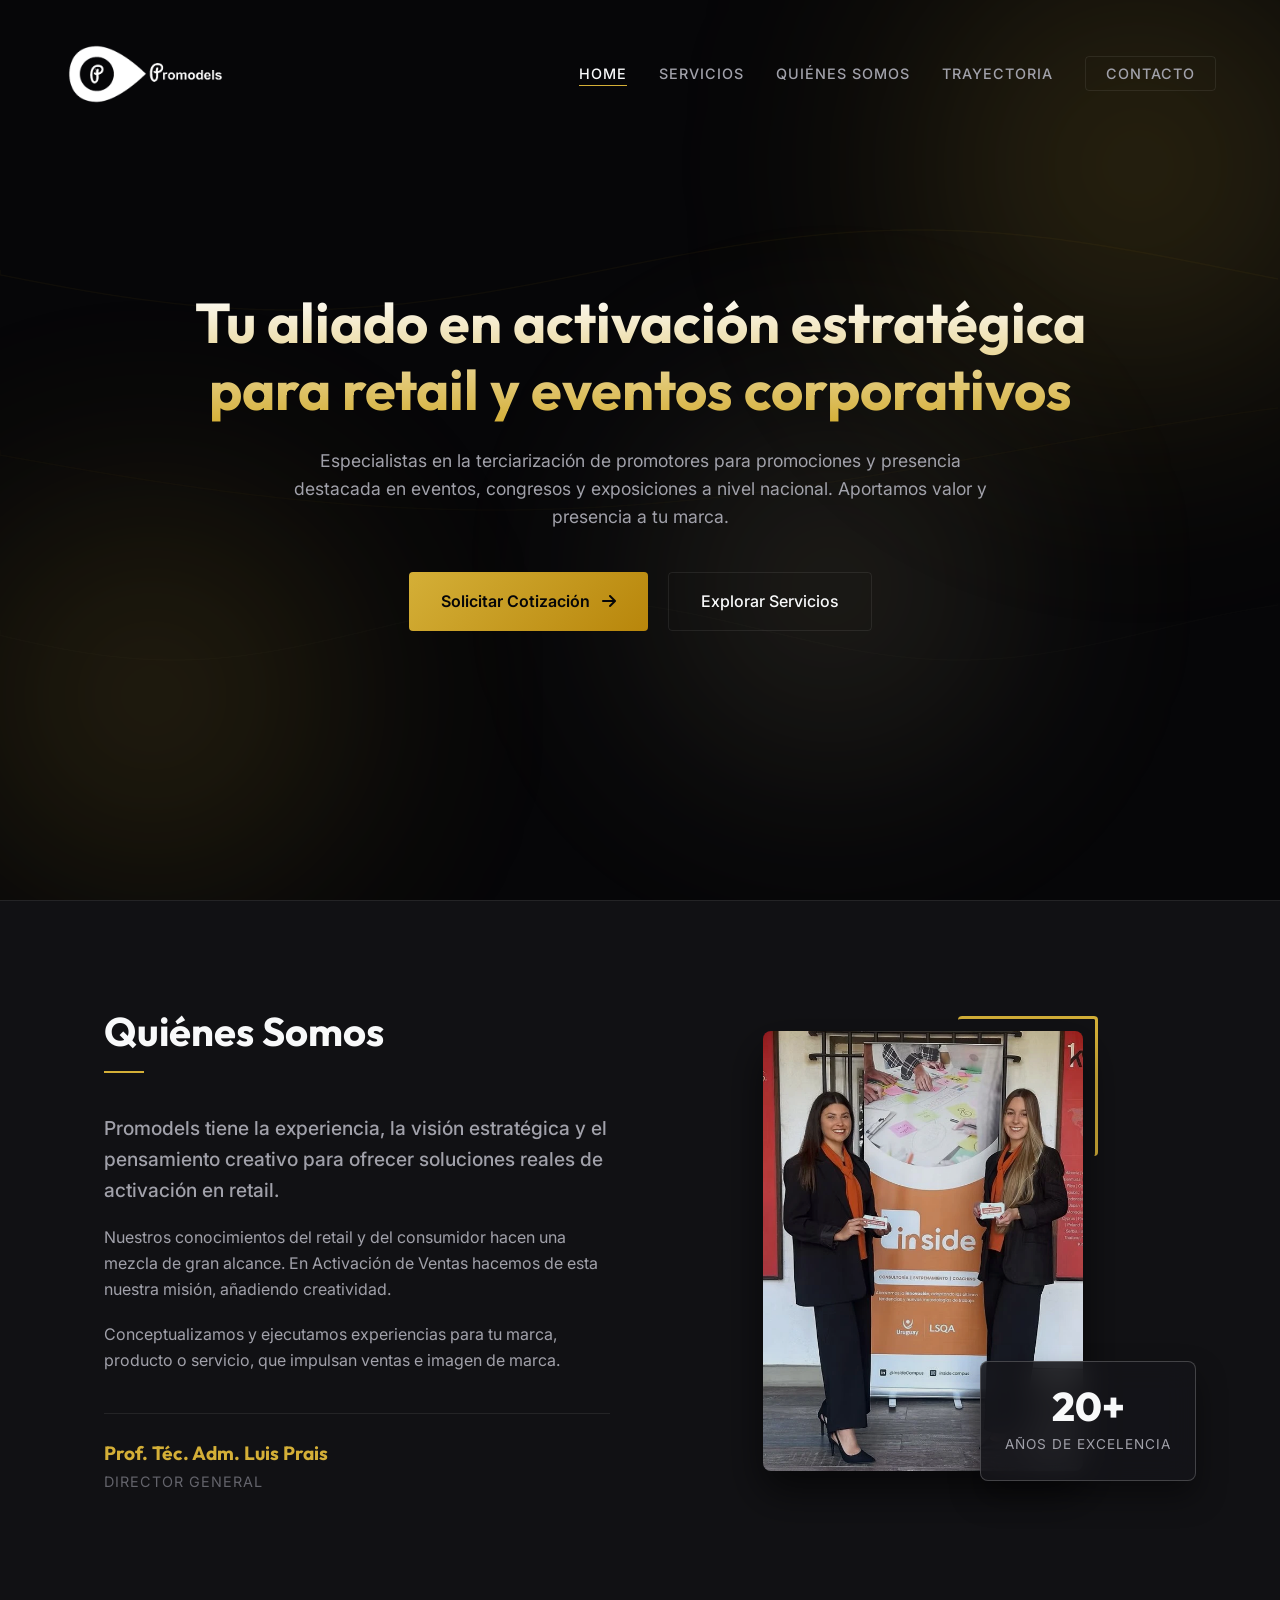
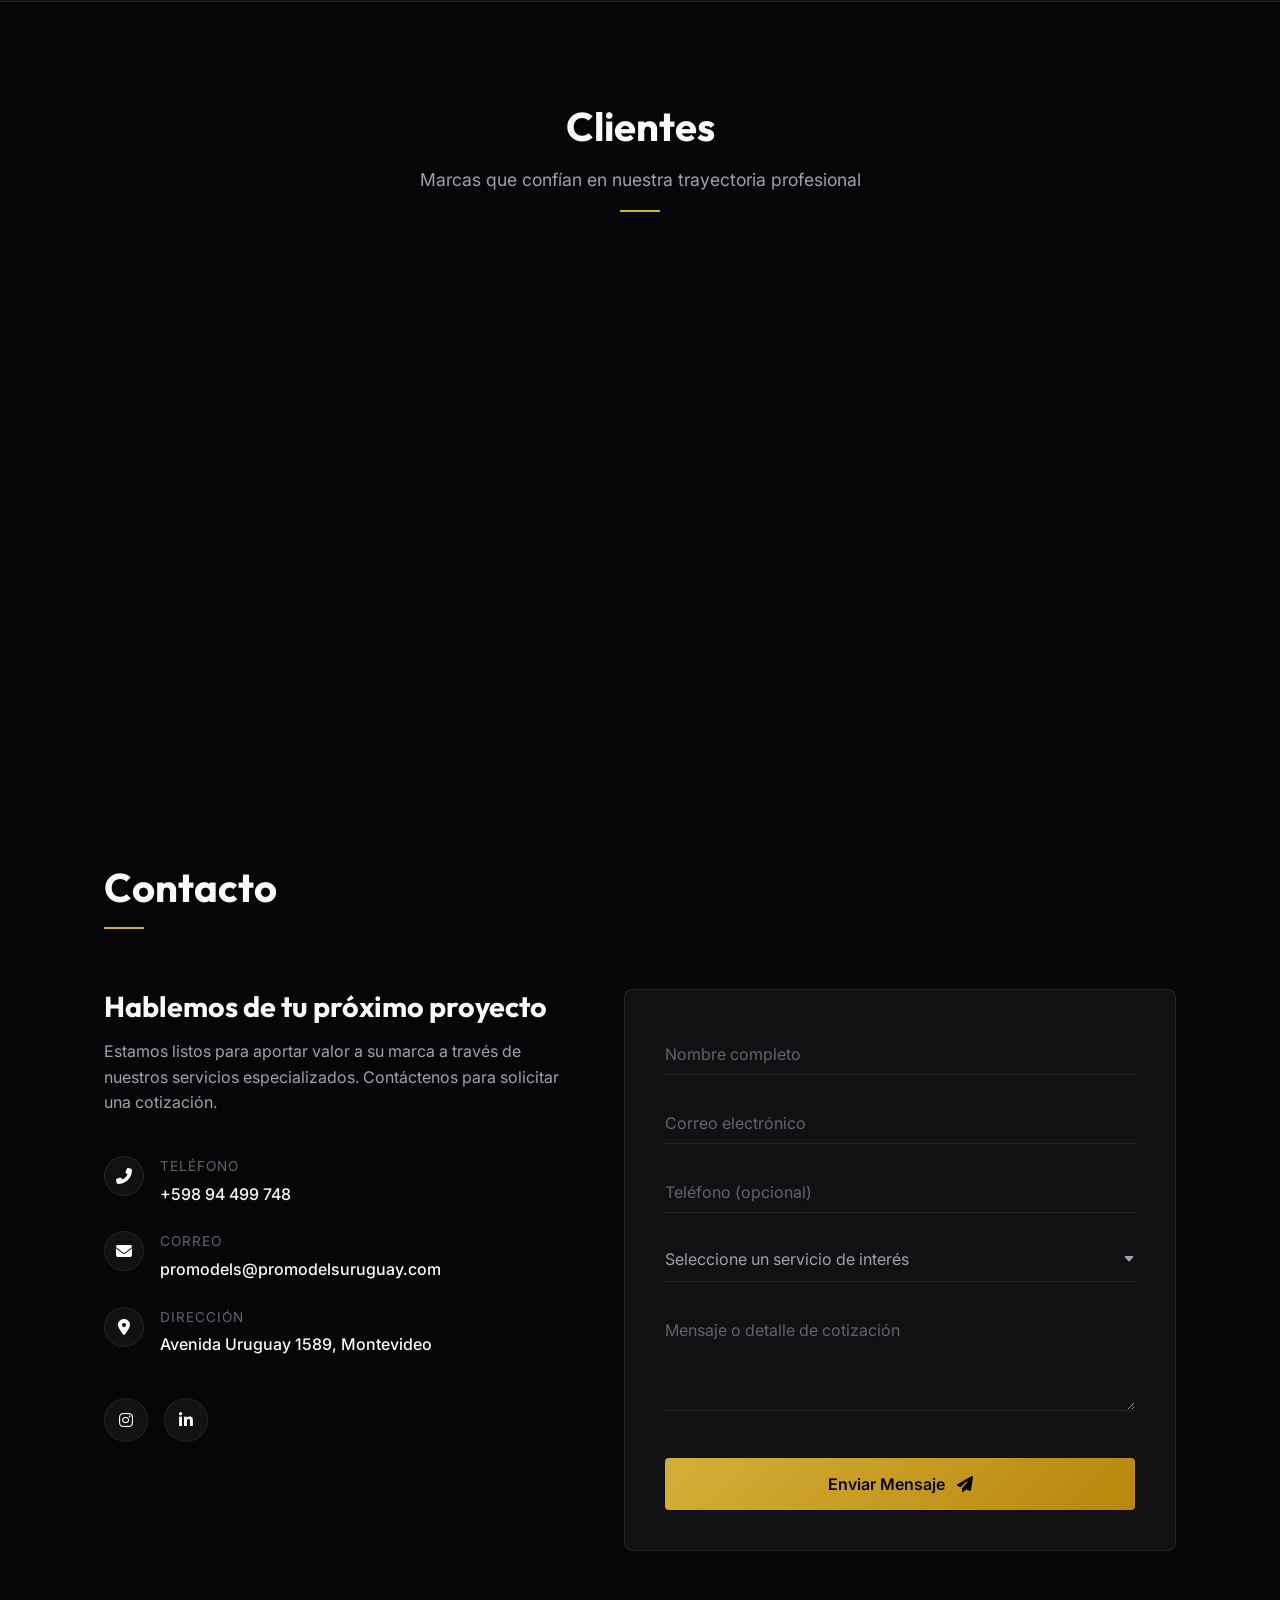
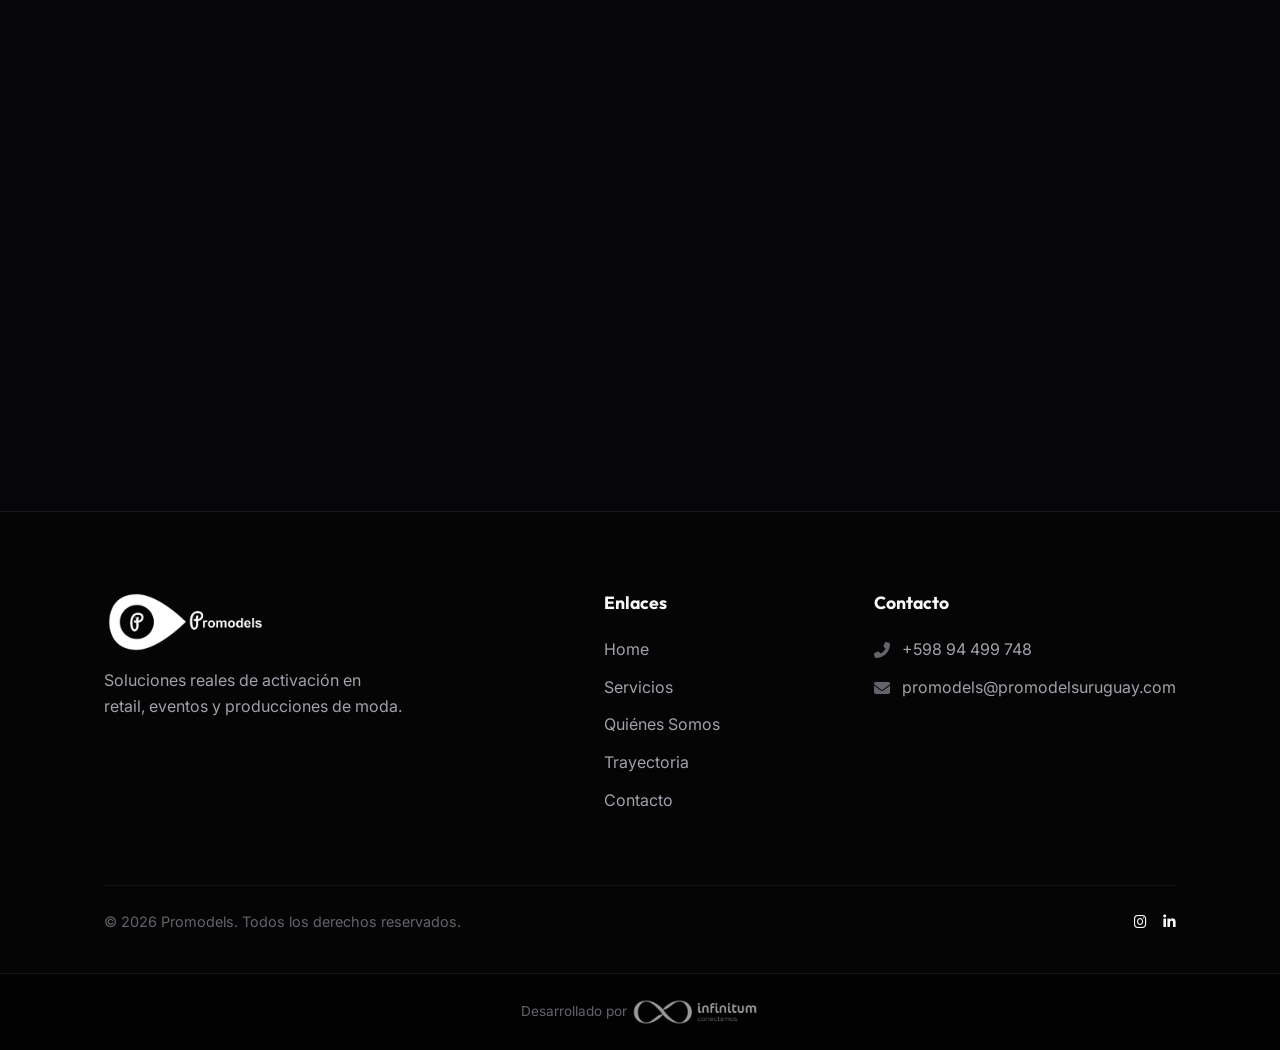
==== index.html @ 539cf0f1 "Eliminado servicio 'Curso de Modelo Profesional' y galeria de uniformes" ====
<!DOCTYPE html>
<html lang="es" class="scroll-smooth">
<head>
    <meta charset="UTF-8">
    <meta name="viewport" content="width=device-width, initial-scale=1.0">
    <title>Promodels | Activación en Retail y Producción Profesional</title>
    <meta name="description" content="Promodels ofrece servicios de terciarización de promotores, eventos, producciones de moda y media management en Uruguay.">
    <link rel="preconnect" href="https://fonts.googleapis.com">
    <link rel="preconnect" href="https://fonts.gstatic.com" crossorigin>
    <link href="https://fonts.googleapis.com/css2?family=Outfit:wght@300;400;500;700;800&family=Inter:wght@300;400;500;600&display=swap" rel="stylesheet">
    <link rel="stylesheet" href="https://cdnjs.cloudflare.com/ajax/libs/font-awesome/6.4.0/css/all.min.css">
    <link rel="stylesheet" href="./css/style.css">
    
    <!-- Favicon -->
    <link rel="icon" type="image/png" href="img/favicon.png">
</head>
<body>
    <!-- Background Canvas for Atmospheric Effects -->
    <canvas id="bg-canvas"></canvas>

    <!-- Navigation -->
    <nav class="navbar" id="navbar">
        <div class="container nav-content">
            <a href="#home" class="logo">
                <img src="./img/logo-promodels.png" alt="Promodels Logo" class="logo-img">
            </a>
            <ul class="nav-links">
                <li><a href="#home" class="nav-link active">Home</a></li>
                <li><a href="servicios.html" class="nav-link">Servicios</a></li>
                <li><a href="#nosotros" class="nav-link">Quiénes Somos</a></li>
                <li><a href="trayectoria.html" class="nav-link">Trayectoria</a></li>
                <li><a href="#contacto" class="nav-link button-outline">Contacto</a></li>
            </ul>
            <button class="mobile-menu-btn" aria-label="Menu">
                <i class="fas fa-bars"></i>
            </button>
        </div>
    </nav>

    <!-- Mobile Menu -->
    <div class="mobile-menu" id="mobile-menu">
        <div class="mobile-menu-content">
            <button class="close-menu-btn" aria-label="Cerrar"><i class="fas fa-times"></i></button>
            <ul class="mobile-nav-links">
                <li><a href="#home">Home</a></li>
                <li><a href="servicios.html">Servicios</a></li>
                <li><a href="#nosotros">Quiénes Somos</a></li>
                <li><a href="trayectoria.html">Trayectoria</a></li>
                <li><a href="#contacto">Contacto</a></li>
            </ul>
        </div>
    </div>

    <main>
        <!-- Hero Section -->
        <section id="home" class="hero section-padding">
            <div class="container hero-container">
                <div class="hero-content" data-aos="fade-up">
                    <h1 class="hero-title"> Tu aliado en activación estratégica para retail y eventos corporativos</h1>
                    <p class="hero-description">
                        Especialistas en la terciarización de promotores para promociones y presencia destacada en eventos, congresos y exposiciones a nivel nacional. Aportamos valor y presencia a tu marca.
                    </p>
                    <div class="hero-actions">
                        <a href="#contacto" class="btn btn-primary">
                            <span>Solicitar Cotización</span>
                            <i class="fas fa-arrow-right"></i>
                        </a>
                        <a href="servicios.html" class="btn btn-secondary">Explorar Servicios</a>
                    </div>
                </div>
            </div>
            
            <!-- Global Abstract Shapes for Background Glow -->
            <div class="background-glow-container">
                <div class="abstract-shape shape-1"></div>
                <div class="abstract-shape shape-2"></div>
                <div class="abstract-shape shape-3"></div>
            </div>
        </section>

        <!-- Quienes Somos Section -->
        <section id="nosotros" class="about section-padding">
            <div class="container">
                <div class="about-grid">
                    <div class="about-text">
                        <h2 class="section-title">Quiénes Somos</h2>
                        <div class="title-line"></div>
                        <div class="about-content-box">
                            <p class="lead-text">Promodels tiene la experiencia, la visión estratégica y el pensamiento creativo para ofrecer soluciones reales de activación en retail.</p>
                            <p>Nuestros conocimientos del retail y del consumidor hacen una mezcla de gran alcance. En Activación de Ventas hacemos de esta nuestra misión, añadiendo creatividad.</p>
                            <p>Conceptualizamos y ejecutamos experiencias para tu marca, producto o servicio, que impulsan ventas e imagen de marca.</p>
                            
                            <div class="signature">
                                <span class="sig-name">Prof. Téc. Adm. Luis Prais</span>
                                <span class="sig-title">Director General</span>
                            </div>
                        </div>
                    </div>
                    
                    <!-- Abstract representation of the brand since no images are allowed -->
                    <div class="about-visual">
                        <div class="about-image-wrapper">
                            <img src="img/nosotros.webp" alt="Equipo Promodels" class="about-image">
                            <div class="image-border"></div>
                        </div>
                        <div class="glass-card-accent">
                            <div class="stat-number">20+</div>
                            <div class="stat-text">Años de Excelencia</div>
                        </div>
                    </div>
                </div>
            </div>
        </section>

        <!-- Clientes Section -->
        <section class="clients section-padding">
            <div class="container">
                <div class="section-header center">
                    <h2 class="section-title">Clientes</h2>
                    <p class="section-subtitle">Marcas que confían en nuestra trayectoria profesional</p>
                    <div class="title-line center-line"></div>
                </div>
                
                <!-- Typographic client representation (No images allowed) -->
                <div class="clients-typographic-grid">
                    <div class="client-name">Lenovo</div>
                    <div class="client-name">BIC</div>
                    <div class="client-name">Antel</div>
                    <div class="client-name">Claro</div>
                    <div class="client-name">Decathlon</div>
                    <div class="client-name">El Dorado</div>
                    <div class="client-name">Umbro</div>
                    <div class="client-name">Brother</div>
                    <div class="client-name">Dazzler</div>
                    <div class="client-name">Global Blue</div>
                    <div class="client-name">Mapfre</div>
                </div>
            </div>
        </section>

        <!-- Contacto Section -->
        <section id="contacto" class="contact section-padding">
            <div class="container">
                <div class="section-header">
                    <h2 class="section-title">Contacto</h2>
                    <div class="title-line"></div>
                </div>

                <div class="contact-grid">
                    <!-- Contact Info -->
                    <div class="contact-info">
                        <h3 class="contact-subtitle">Hablemos de tu próximo proyecto</h3>
                        <p class="contact-desc">Estamos listos para aportar valor a su marca a través de nuestros servicios especializados. Contáctenos para solicitar una cotización.</p>
                        
                        <div class="info-items">
                            <div class="info-item">
                                <div class="info-icon"><i class="fas fa-phone-alt"></i></div>
                                <div class="info-text">
                                    <span>Teléfono</span>
                                    <a href="tel:+59894499748">+598 94 499 748</a>
                                </div>
                            </div>
                            
                            <div class="info-item">
                                <div class="info-icon"><i class="fas fa-envelope"></i></div>
                                <div class="info-text">
                                    <span>Correo</span>
                                    <a href="mailto:promodels@promodelsuruguay.com">promodels@promodelsuruguay.com</a>
                                </div>
                            </div>
                            
                            <div class="info-item">
                                <div class="info-icon"><i class="fas fa-map-marker-alt"></i></div>
                                <div class="info-text">
                                    <span>Dirección</span>
                                    <address>Avenida Uruguay 1589, Montevideo</address>
                                </div>
                            </div>
                        </div>

                        <div class="social-links">
                            <a href="https://www.instagram.com/agencia_promodels_uy" target="_blank" rel="noopener noreferrer" class="social-link" aria-label="Instagram">
                                <i class="fab fa-instagram"></i>
                            </a>
                            <a href="https://www.linkedin.com/in/luisprais/" target="_blank" rel="noopener noreferrer" class="social-link" aria-label="LinkedIn">
                                <i class="fab fa-linkedin-in"></i>
                            </a>
                        </div>
                    </div>

                    <!-- Contact Form -->
                    <div class="contact-form-container">
                        <form class="contact-form" id="contactForm">
                            <div class="form-group">
                                <input type="text" id="name" required placeholder=" ">
                                <label for="name">Nombre completo</label>
                            </div>
                            
                            <div class="form-group">
                                <input type="email" id="email" required placeholder=" ">
                                <label for="email">Correo electrónico</label>
                            </div>
                            
                            <div class="form-group">
                                <input type="tel" id="phone" placeholder=" ">
                                <label for="phone">Teléfono (opcional)</label>
                            </div>
                            
                            <div class="form-group">
                                <select id="service" required>
                                    <option value="" disabled selected>Seleccione un servicio de interés</option>
                                    <option value="promotores">Terciarización de Promotores</option>
                                    <option value="eventos">Eventos</option>
                                    <option value="moda">Producciones de Moda</option>
                                    <option value="media">Media & Community Management</option>
                                    <option value="otro">Otro / Consulta General</option>
                                </select>
                            </div>
                            
                            <div class="form-group">
                                <textarea id="message" rows="4" required placeholder=" "></textarea>
                                <label for="message">Mensaje o detalle de cotización</label>
                            </div>
                            
                            <button type="submit" class="btn btn-primary btn-block">
                                <span>Enviar Mensaje</span>
                                <i class="fas fa-paper-plane"></i>
                            </button>
                        </form>
                    </div>
                </div>
                
                <!-- Map -->
                <div class="map-container">
                    <iframe src="https://www.google.com/maps/embed?pb=!1m18!1m12!1m3!1d3272.227448247065!2d-56.179375!3d-34.9007412!2m3!1f0!2f0!3f0!3m2!1i1024!2i768!4f13.1!3m3!1m2!1s0x959f81d13264b9dd%3A0xe54d6af24fe46816!2sAv.%20Uruguay%201589%2C%2011200%20Montevideo%2C%20Departamento%20de%20Montevideo%2C%20Uruguay!5e0!3m2!1sen!2sus!4v1710920000000!5m2!1sen!2sus" width="100%" height="400" style="border:0;" allowfullscreen="" loading="lazy" referrerpolicy="no-referrer-when-downgrade"></iframe>
                </div>
            </div>
        </section>
    </main>

    <footer class="footer">
        <div class="container">
            <div class="footer-content">
                <div class="footer-brand">
                    <a href="#home" class="logo">
                        <img src="./img/logo-promodels.png" alt="Promodels Logo" class="logo-img">
                    </a>
                    <p class="footer-desc">Soluciones reales de activación en retail, eventos y producciones de moda.</p>
                </div>
                
                <div class="footer-links-group">
                    <h4>Enlaces</h4>
                    <ul>
                        <li><a href="#home">Home</a></li>
                        <li><a href="servicios.html">Servicios</a></li>
                        <li><a href="#nosotros">Quiénes Somos</a></li>
                        <li><a href="trayectoria.html">Trayectoria</a></li>
                        <li><a href="#contacto">Contacto</a></li>
                    </ul>
                </div>
                
                <div class="footer-contact">
                    <h4>Contacto</h4>
                    <p><i class="fas fa-phone-alt"></i> +598 94 499 748</p>
                    <p><i class="fas fa-envelope"></i> promodels@promodelsuruguay.com</p>
                </div>
            </div>
            
            <div class="footer-bottom">
                <p>&copy; 2026 Promodels. Todos los derechos reservados.</p>
                <div class="social-links small">
                    <a href="https://www.instagram.com/agencia_promodels_uy" target="_blank" rel="noopener noreferrer"><i class="fab fa-instagram"></i></a>
                    <a href="https://www.linkedin.com/in/luisprais/" target="_blank" rel="noopener noreferrer"><i class="fab fa-linkedin-in"></i></a>
                </div>
            </div>
        </div>
    </footer>

    <div class="developer-credit">
        Desarrollado por <a href="https://www.infinitum.uy/" target="_blank" rel="noopener noreferrer">
            <img src="./img/Marca Infinitum-12.png" alt="Infinitum Logo" class="developer-logo">
        </a>
    </div>

    <script src="./js/main.js"></script>
</body>
</html>
---- css/style.css ----
:root {
    /* Color Palette - Dark & Gold Sober */
    --bg-main: #060608;
    --bg-surface: #111114;
    --bg-surface-hover: #18181c;
    --bg-card: rgba(17, 17, 20, 0.75);
    
    --text-primary: #f8f9fa;
    --text-secondary: #a1a1aa;
    --text-muted: #63636b;
    
    --accent-gold: #d4af37;
    --accent-gold-light: #f3e5ab;
    --accent-gold-glow: rgba(212, 175, 55, 0.15);
    
    --accent-light: #f8f9fa;
    --accent-muted: #3f3f46;
    
    --border-color: rgba(255, 255, 255, 0.08);
    --border-hover: rgba(255, 255, 255, 0.2);
    
    --font-heading: 'Outfit', sans-serif;
    --font-body: 'Inter', sans-serif;
    
    --transition-fast: 0.2s ease;
    --transition-normal: 0.3s cubic-bezier(0.4, 0, 0.2, 1);
    --transition-slow: 0.6s cubic-bezier(0.4, 0, 0.2, 1);
}

* {
    margin: 0;
    padding: 0;
    box-sizing: border-box;
}

html {
    scroll-behavior: smooth;
    font-size: 16px;
}

body {
    font-family: var(--font-body);
    background-color: var(--bg-main);
    color: var(--text-primary);
    line-height: 1.6;
    overflow-x: hidden;
    -webkit-font-smoothing: antialiased;
}

/* Typography */
h1, h2, h3, h4, .logo {
    font-family: var(--font-heading);
    font-weight: 700;
    line-height: 1.2;
}

a {
    color: var(--text-primary);
    text-decoration: none;
    transition: var(--transition-normal);
}

ul {
    list-style: none;
}

/* Container */
.container {
    max-width: 1200px;
    margin: 0 auto;
    padding: 0 5%;
}

.section-padding {
    padding: 100px 0;
}

/* Canvas Background */
#bg-canvas {
    position: fixed;
    top: 0;
    left: 0;
    width: 100vw;
    height: 100vh;
    z-index: -1;
    opacity: 0.6;
    pointer-events: none;
}

/* Navbar */
.navbar {
    position: fixed;
    top: 0;
    width: 100%;
    z-index: 100;
    background: transparent;
    transition: var(--transition-normal);
    padding: 24px 0;
}

.navbar.scrolled {
    background: rgba(10, 10, 12, 0.85);
    backdrop-filter: blur(12px);
    -webkit-backdrop-filter: blur(12px);
    border-bottom: 1px solid var(--border-color);
    padding: 16px 0;
}

.nav-content {
    display: flex;
    justify-content: space-between;
    align-items: center;
    height: 100px;
    transition: var(--transition-normal);
}

.navbar .container {
    max-width: 1600px;
}

.navbar.scrolled .nav-content {
    height: 80px;
}

.logo {
    font-size: 1.8rem;
    letter-spacing: 2px;
    display: flex;
    align-items: center;
    justify-content: flex-start;
    margin-left: -20px; /* Slight push even more to the left */
}

.logo-img {
    height: 60px;
    width: auto;
    display: block;
    transition: var(--transition-normal);
}

.logo:hover .logo-img {
    transform: scale(1.02);
}

@media (max-width: 900px) {
    .navbar {
        padding: 12px 0;
    }
    
    .nav-content {
        height: 70px;
    }

    .logo-img {
        height: 45px;
    }
}

.nav-links {
    display: flex;
    gap: 32px;
    list-style: none;
    justify-content: flex-end; /* Align links to the right */
}

.nav-link {
    font-size: 0.9rem;
    font-weight: 500;
    text-transform: uppercase;
    letter-spacing: 1px;
    color: var(--text-secondary);
    position: relative;
}

.nav-link:hover, .nav-link.active {
    color: var(--text-primary);
}

.nav-link:not(.button-outline)::after {
    content: '';
    position: absolute;
    bottom: -4px;
    left: 0;
    width: 0;
    height: 1px;
    background-color: var(--accent-gold);
    transition: var(--transition-normal);
}

.nav-link:not(.button-outline):hover::after,
.nav-link.active:not(.button-outline)::after {
    width: 100%;
}

.button-outline {
    border: 1px solid var(--border-color);
    padding: 8px 20px;
    border-radius: 4px;
}

.button-outline:hover {
    border-color: var(--accent-light);
    background: rgba(255, 255, 255, 0.05);
}

.mobile-menu-btn {
    display: none;
    background: none;
    border: none;
    color: var(--text-primary);
    font-size: 1.5rem;
    cursor: pointer;
    justify-self: end;
}

/* Mobile Menu */
.mobile-menu {
    position: fixed;
    top: 0;
    left: 0;
    width: 100%;
    height: 100%;
    background: rgba(6, 6, 8, 0.95);
    backdrop-filter: blur(10px);
    z-index: 2000;
    display: flex;
    justify-content: flex-end; /* Align to the right */
    opacity: 0;
    visibility: hidden;
    transition: var(--transition-normal);
}

.mobile-menu.open {
    opacity: 1;
    visibility: visible;
}

.mobile-menu-content {
    background: var(--bg-surface);
    width: 300px; /* Sidebar width */
    height: 100%;
    padding: 100px 40px;
    display: flex;
    flex-direction: column;
    gap: 32px;
    transform: translateX(100%); /* Start off-screen to the right */
    transition: transform 0.4s cubic-bezier(0.16, 1, 0.3, 1);
    border-left: 1px solid var(--border-color);
}

.mobile-menu.open .mobile-menu-content {
    transform: translateX(0);
}

.close-menu-btn {
    position: absolute;
    top: 40px;
    right: 40px;
    background: none;
    border: none;
    color: var(--text-primary);
    font-size: 2rem;
    cursor: pointer;
}

.mobile-nav-links {
    list-style: none;
    display: flex;
    flex-direction: column;
    gap: 24px;
}

.mobile-nav-links a {
    font-family: var(--font-heading);
    font-size: 1.5rem;
    font-weight: 700;
    color: var(--text-primary);
    transition: var(--transition-fast);
}

/* Button Styles */
.btn {
    display: inline-flex;
    align-items: center;
    justify-content: center;
    gap: 12px;
    font-family: var(--font-body);
    font-weight: 500;
    font-size: 1rem;
    padding: 16px 32px;
    border-radius: 4px;
    cursor: pointer;
    transition: var(--transition-normal);
    border: none;
    outline: none;
}

.btn-primary {
    background: linear-gradient(135deg, var(--accent-gold) 0%, #b8860b 100%);
    color: var(--bg-main);
    font-weight: 600;
}

.btn-primary:hover {
    background: linear-gradient(135deg, var(--accent-gold-light) 0%, var(--accent-gold) 100%);
    transform: translateY(-2px);
    box-shadow: 0 10px 25px rgba(0,0,0,0.6), 0 0 15px var(--accent-gold-glow);
}

.btn-secondary {
    background-color: transparent;
    border: 1px solid var(--border-color);
    color: var(--text-primary);
}

.btn-secondary:hover {
    border-color: var(--accent-light);
    background-color: rgba(255, 255, 255, 0.05);
    transform: translateY(-2px);
}

/* Section Shared */
.section-header {
    margin-bottom: 60px;
}

.section-header.center {
    text-align: center;
}

.section-title {
    font-size: 2.5rem;
    margin-bottom: 16px;
    color: var(--text-primary);
}

.section-subtitle {
    color: var(--text-secondary);
    font-size: 1.1rem;
}

.title-line {
    height: 2px;
    width: 40px;
    background-color: var(--accent-gold);
}

.title-line.center-line {
    margin: 16px auto 0;
}

/* Hero Section */
.hero {
    min-height: 100vh;
    display: flex;
    align-items: center;
    position: relative;
    padding-top: 120px;
    overflow: hidden;
}

.hero-container {
    position: relative;
    z-index: 2;
    display: flex;
    justify-content: center;
    align-items: center;
    text-align: center;
}

.hero-content {
    max-width: 900px;
}

.subtitle-tag {
    display: inline-block;
    padding: 6px 12px;
    background: rgba(255, 255, 255, 0.05);
    border: 1px solid var(--border-color);
    border-radius: 20px;
    font-size: 0.8rem;
    text-transform: uppercase;
    letter-spacing: 2px;
    color: var(--text-secondary);
    margin-bottom: 24px;
}

.hero-title {
    font-size: 3.5rem;
    margin-bottom: 24px;
    background: linear-gradient(180deg, #ffffff 0%, #d4af37 100%);
    -webkit-background-clip: text;
    background-clip: text;
    -webkit-text-fill-color: transparent;
}

.hero-description {
    font-size: 1.1rem;
    color: var(--text-secondary);
    margin: 0 auto 40px;
    max-width: 700px;
}

.hero-actions {
    display: flex;
    gap: 20px;
    flex-wrap: wrap;
    justify-content: center;
}

.hero-visual {
    position: relative;
    height: 100%;
}

.background-glow-container {
    position: fixed;
    top: 0;
    left: 0;
    width: 100vw;
    height: 100vh;
    z-index: -2;
    pointer-events: none;
    overflow: hidden;
}

.abstract-shape {
    position: absolute;
    border-radius: 50%;
    filter: blur(120px);
    opacity: 0.7;
    will-change: transform;
}

.shape-1 {
    width: 600px;
    height: 600px;
    background: radial-gradient(circle, rgba(212, 175, 55, 0.4) 0%, transparent 80%);
    top: -15%;
    right: -10%;
}

.shape-2 {
    width: 500px;
    height: 500px;
    background: radial-gradient(circle, rgba(212, 175, 55, 0.3) 0%, transparent 80%);
    bottom: -5%;
    left: -10%;
    animation-delay: -5s;
}

.shape-3 {
    width: 450px;
    height: 450px;
    background: radial-gradient(circle, rgba(243, 229, 171, 0.25) 0%, transparent 80%);
    top: 40%;
    left: 45%;
    animation-duration: 15s;
}

@keyframes float {
    0% { transform: translate(0, 0) scale(1); }
    100% { transform: translate(30px, -30px) scale(1.1); }
}

/* Services */
.services-grid {
    display: grid;
    grid-template-columns: 1fr;
    gap: 24px;
    margin-bottom: 60px;
}

.service-card {
    background: var(--bg-surface);
    border: 1px solid var(--border-color);
    border-radius: 4px;
    transition: var(--transition-normal);
    position: relative;
    overflow: hidden;
    display: flex;
    min-height: 270px;
}

.service-card::after {
    content: '';
    position: absolute;
    inset: 0;
    border: 2px solid transparent;
    transition: var(--transition-normal);
    pointer-events: none;
    z-index: 2;
}

.service-card:hover::after {
    border-color: var(--accent-gold);
}

/* Left side: service info */
.service-info {
    flex: 1;
    display: flex;
    align-items: flex-start;
    gap: 30px;
    padding: 40px;
}

.service-icon {
    font-size: 2.2rem;
    color: var(--accent-gold);
    background: rgba(255, 255, 255, 0.03);
    width: 70px;
    height: 70px;
    display: flex;
    align-items: center;
    justify-content: center;
    border-radius: 4px;
    border: 1px solid var(--border-color);
    transition: var(--transition-normal);
    flex-shrink: 0;
}

.service-card:hover .service-icon {
    background: var(--accent-gold);
    color: var(--bg-main);
}

.service-content {
    flex-grow: 1;
}

.service-title {
    font-size: 1.5rem;
    margin-bottom: 16px;
    font-family: var(--font-heading);
    color: var(--text-primary);
    letter-spacing: 1px;
}

.service-desc {
    color: var(--text-secondary);
    font-size: 1rem;
    line-height: 1.7;
    margin-bottom: 0;
}

/* Right side: carousel */
.service-carousel {
    width: 340px;
    flex-shrink: 0;
    position: relative;
    overflow: hidden;
    background: var(--bg-main);
    border-left: 1px solid var(--border-color);
    display: flex;
    flex-direction: column;
}

.carousel-track {
    flex: 1;
    position: relative;
    overflow: hidden;
}

.carousel-track img.carousel-slide {
    position: absolute;
    inset: 0;
    width: 100%;
    height: 100%;
    object-fit: contain;
    opacity: 0;
    pointer-events: none;
    transition: opacity 0.6s ease-in-out;
}

.carousel-track img.carousel-slide.active-slide {
    opacity: 1;
    pointer-events: auto;
    z-index: 1;
}

.carousel-nav {
    display: flex;
    align-items: center;
    justify-content: center;
    gap: 16px;
    padding: 10px;
    background: rgba(6, 6, 8, 0.9);
    border-top: 1px solid var(--border-color);
}

.carousel-btn {
    background: none;
    border: 1px solid var(--border-color);
    color: var(--text-primary);
    width: 34px;
    height: 34px;
    border-radius: 50%;
    display: flex;
    align-items: center;
    justify-content: center;
    cursor: pointer;
    transition: var(--transition-fast);
    font-size: 0.8rem;
}

.carousel-btn:hover {
    background: var(--accent-gold);
    color: var(--bg-main);
    border-color: var(--accent-gold);
}

.carousel-counter {
    font-family: var(--font-heading);
    font-size: 0.85rem;
    color: var(--text-muted);
    letter-spacing: 2px;
    min-width: 60px;
    text-align: center;
}

.carousel-placeholder {
    display: flex;
    flex-direction: column;
    align-items: center;
    justify-content: center;
    height: 100%;
    color: var(--text-muted);
    gap: 12px;
}

.carousel-placeholder i {
    font-size: 2.5rem;
    opacity: 0.3;
}

.carousel-placeholder span {
    font-size: 0.85rem;
    text-transform: uppercase;
    letter-spacing: 2px;
    opacity: 0.5;
}

/* Services Responsive */
@media (max-width: 900px) {
    .service-card {
        flex-direction: column;
        min-height: auto;
    }
    
    .service-carousel {
        width: 100%;
        height: 280px;
        border-left: none;
        border-top: 1px solid var(--border-color);
    }
    
    .service-info {
        padding: 30px;
    }
}

@media (max-width: 600px) {
    .service-info {
        flex-direction: column;
        gap: 20px;
        padding: 25px;
    }
}



.uniforms-highlight {
    background: linear-gradient(135deg, rgba(30, 30, 36, 0.8) 0%, rgba(20, 20, 23, 0.8) 100%);
    border: 1px solid var(--border-hover);
    border-radius: 8px;
    padding: 40px;
    display: flex;
    align-items: center;
    justify-content: center;
    text-align: center;
    position: relative;
    overflow: hidden;
}

.uniforms-highlight::after {
    content: '';
    position: absolute;
    top: 0;
    left: -100%;
    width: 50%;
    height: 100%;
    background: linear-gradient(90deg, transparent, rgba(255, 255, 255, 0.03), transparent);
    transform: skewX(-20deg);
    animation: shine 6s infinite;
}

@keyframes shine {
    0% { left: -100%; }
    20% { left: 200%; }
    100% { left: 200%; }
}

.highlight-content {
    max-width: 1100px;
}

.highlight-icon {
    font-size: 2.5rem;
    color: var(--accent-light);
    margin-bottom: 20px;
}

.highlight-content p {
    font-size: 1.1rem;
    color: var(--text-secondary);
}

.highlight-content strong {
    color: var(--text-primary);
    font-weight: 500;
    display: block;
    margin-bottom: 8px;
}

/* 3D Interactive Carousel Section */
.carousel-3d-section {
    background: var(--bg-main);
    overflow: hidden;
    perspective: 1500px;
}

.container-carousel {
    display: flex;
    flex-direction: column;
    align-items: center;
}

.carousel-stage {
    position: relative;
    width: 100%;
    height: 600px;
    display: flex;
    justify-content: center;
    align-items: center;
    margin: 40px 0;
    transform-style: preserve-3d;
}

.carousel-3d-container {
    position: absolute;
    width: 280px;
    height: 400px;
    transform-style: preserve-3d;
    transition: transform 0.1s ease-out; /* Smooth but responsive to JS */
    display: flex;
    justify-content: center;
    align-items: center;
}

.carousel-item-3d {
    position: absolute;
    width: 280px;
    height: 400px;
    border-radius: 12px;
    overflow: hidden;
    box-shadow: 0 15px 35px rgba(0,0,0,0.8);
    border: 1px solid var(--border-color);
    backface-visibility: hidden;
    cursor: pointer;
    transition: var(--transition-normal);
    background: var(--bg-surface);
}

.carousel-item-3d img {
    width: 100%;
    height: 100%;
    object-fit: contain;
    filter: brightness(0.8) contrast(1.1);
    transition: var(--transition-normal);
}

.carousel-item-3d:hover {
    border-color: var(--accent-gold);
}

.carousel-item-3d:hover img {
    filter: brightness(1.1) contrast(1.1);
}

.carousel-controls {
    text-align: center;
    margin-top: 20px;
}

.carousel-hint {
    color: var(--text-muted);
    font-size: 0.9rem;
    text-transform: uppercase;
    letter-spacing: 2px;
    background: rgba(255, 255, 255, 0.03);
    padding: 10px 20px;
    border-radius: 30px;
    border: 1px solid var(--border-color);
}

.carousel-hint i {
    margin-right: 8px;
    color: var(--accent-gold);
}

/* Responsive adjustments for 3D stage */
@media (max-width: 768px) {
    .carousel-stage {
        height: 500px;
    }
    
    .carousel-3d-container, .carousel-item-3d {
        width: 200px;
        height: 300px;
    }
}

@media (max-width: 480px) {
    .carousel-stage {
        height: 400px;
    }
    
    .carousel-3d-container, .carousel-item-3d {
        width: 160px;
        height: 240px;
    }
}

/* End 3D Carousel Styles */

/* About Section */

.about {
    background: var(--bg-surface);
    border-top: 1px solid var(--border-color);
    border-bottom: 1px solid var(--border-color);
}

.about-grid {
    display: grid;
    grid-template-columns: 1fr 1fr;
    gap: 60px;
    align-items: center;
}

.about-content-box {
    margin-top: 40px;
}

.lead-text {
    font-size: 1.2rem;
    font-weight: 500;
    color: var(--text-primary);
    margin-bottom: 24px;
}

.about-content-box p {
    color: var(--text-secondary);
    margin-bottom: 20px;
}

.signature {
    margin-top: 40px;
    padding-top: 24px;
    border-top: 1px solid var(--border-color);
}

.sig-name {
    display: block;
    font-family: var(--font-heading);
    font-size: 1.2rem;
    font-weight: 700;
    color: var(--accent-gold);
}

.sig-title {
    font-size: 0.9rem;
    color: var(--text-muted);
    text-transform: uppercase;
    letter-spacing: 1px;
}

.about-visual {
    position: relative;
    height: 500px;
    display: flex;
    justify-content: center;
    align-items: center;
}

.about-image-wrapper {
    position: relative;
    width: 320px;
    height: 440px;
    z-index: 1;
}

.about-image {
    width: 100%;
    height: 100%;
    object-fit: cover;
    border-radius: 8px;
    box-shadow: 0 20px 40px rgba(0, 0, 0, 0.6);
    filter: brightness(0.9);
    transition: var(--transition-slow);
}

.image-border {
    position: absolute;
    top: -15px;
    right: -15px;
    width: 140px;
    height: 140px;
    border-top: 3px solid var(--accent-gold);
    border-right: 3px solid var(--accent-gold);
    border-radius: 4px;
    z-index: -1;
    transition: var(--transition-slow);
}

.about-visual:hover .about-image {
    filter: brightness(1.1);
    transform: translateY(-10px) scale(1.02);
}

.about-visual:hover .image-border {
    transform: translate(10px, -10px);
}

.about-image-wrapper {
    position: relative;
    width: 320px;
    height: 440px;
    z-index: 1;
    animation: float-image 4s ease-in-out infinite alternate;
}

@keyframes float-image {
    0% { transform: translateY(0); }
    100% { transform: translateY(-15px); }
}

.glass-card-accent {
    position: absolute;
    bottom: 20px;
    right: -20px;
    background: rgba(20, 20, 25, 0.85);
    backdrop-filter: blur(15px);
    border: 1px solid var(--border-hover);
    padding: 24px;
    border-radius: 8px;
    text-align: center;
    z-index: 2;
    box-shadow: 0 15px 30px rgba(0, 0, 0, 0.4);
}

.stat-number {
    font-family: var(--font-heading);
    font-size: 2.5rem;
    font-weight: 800;
    color: var(--accent-light);
    line-height: 1;
}

.stat-text {
    font-size: 0.85rem;
    color: var(--text-secondary);
    text-transform: uppercase;
    letter-spacing: 1px;
    margin-top: 8px;
}

/* Clientes */
.clients-typographic-grid {
    display: grid;
    grid-template-columns: repeat(auto-fit, minmax(180px, 1fr));
    gap: 30px;
    margin-top: 40px;
}

.client-name {
    padding: 40px 20px;
    background: var(--bg-surface);
    border: 1px solid var(--border-color);
    text-align: center;
    font-family: var(--font-heading);
    font-size: 1.1rem;
    font-weight: 600;
    color: var(--text-muted);
    letter-spacing: 2px;
    text-transform: uppercase;
    border-radius: 4px;
    transition: var(--transition-normal);
    cursor: default;
}

.client-name:hover {
    color: var(--text-primary);
    border-color: var(--border-hover);
    background: rgba(255, 255, 255, 0.03);
    transform: translateY(-3px);
}

/* Contacto */
.contact-grid {
    display: grid;
    grid-template-columns: 1fr 1.2fr;
    gap: 60px;
    margin-bottom: 60px;
}

.contact-subtitle {
    font-size: 1.8rem;
    margin-bottom: 16px;
}

.contact-desc {
    color: var(--text-secondary);
    margin-bottom: 40px;
}

.info-items {
    display: flex;
    flex-direction: column;
    gap: 24px;
    margin-bottom: 40px;
}

.info-item {
    display: flex;
    align-items: flex-start;
    gap: 16px;
}

.info-icon {
    width: 40px;
    height: 40px;
    background: var(--bg-surface);
    border: 1px solid var(--border-color);
    border-radius: 50%;
    display: flex;
    align-items: center;
    justify-content: center;
    color: var(--accent-light);
    flex-shrink: 0;
}

.info-text span {
    display: block;
    font-size: 0.85rem;
    color: var(--text-muted);
    text-transform: uppercase;
    letter-spacing: 1px;
    margin-bottom: 4px;
}

.info-text a, .info-text address {
    color: var(--text-primary);
    font-style: normal;
    font-weight: 500;
}

.info-text a:hover {
    color: var(--text-secondary);
}

.social-links {
    display: flex;
    gap: 16px;
}

.social-link {
    width: 44px;
    height: 44px;
    background: var(--bg-surface);
    border: 1px solid var(--border-color);
    border-radius: 50%;
    display: flex;
    align-items: center;
    justify-content: center;
    color: var(--text-primary);
    transition: var(--transition-normal);
}

.social-link:hover {
    background: var(--accent-light);
    color: var(--bg-main);
    transform: translateY(-3px);
}

/* Form */
.contact-form-container {
    background: var(--bg-surface);
    border: 1px solid var(--border-color);
    padding: 40px;
    border-radius: 8px;
}

.form-group {
    position: relative;
    margin-bottom: 24px;
}

.form-group input, 
.form-group textarea,
.form-group select {
    width: 100%;
    background: transparent;
    border: none;
    border-bottom: 1px solid var(--border-color);
    padding: 12px 0;
    color: var(--text-primary);
    font-family: var(--font-body);
    font-size: 1rem;
    transition: var(--transition-fast);
    outline: none;
}

.form-group select {
    color: var(--text-secondary);
    appearance: none;
    -webkit-appearance: none;
    background: url('data:image/svg+xml;utf8,<svg xmlns="http://www.w3.org/2000/svg" width="12" height="12" fill="%23a1a1aa" viewBox="0 0 16 16"><path d="M7.247 11.14 2.451 5.658C1.885 5.013 2.345 4 3.204 4h9.592a1 1 0 0 1 .753 1.659l-4.796 5.48a1 1 0 0 1-1.506 0z"/></svg>') no-repeat right center;
    cursor: pointer;
}

.form-group select option {
    background-color: var(--bg-surface);
    color: var(--text-primary);
}

.form-group select:focus {
    color: var(--text-primary);
}

.form-group label {
    position: absolute;
    top: 12px;
    left: 0;
    color: var(--text-muted);
    font-size: 1rem;
    transition: var(--transition-fast);
    pointer-events: none;
}

.form-group input:focus, 
.form-group textarea:focus,
.form-group select:focus {
    border-bottom-color: var(--accent-light);
}

.form-group input:focus ~ label,
.form-group input:not(:placeholder-shown) ~ label,
.form-group textarea:focus ~ label,
.form-group textarea:not(:placeholder-shown) ~ label {
    top: -12px;
    font-size: 0.8rem;
    color: var(--accent-light);
}

.btn-block {
    width: 100%;
    margin-top: 16px;
}

.map-container {
    height: 400px;
    border-radius: 8px;
    overflow: hidden;
    border: 1px solid var(--border-color);
    filter: grayscale(100%) invert(90%) hue-rotate(180deg) contrast(1.2); /* Dark Map Trick */
}

/* Footer */
.footer {
    background: #050506;
    border-top: 1px solid var(--border-color);
    padding: 80px 0 40px;
}

.footer-content {
    display: grid;
    grid-template-columns: 2fr 1fr 1fr;
    gap: 40px;
    margin-bottom: 60px;
}

.footer-desc {
    color: var(--text-secondary);
    margin-top: 16px;
    max-width: 300px;
}

.footer h4 {
    font-size: 1.1rem;
    margin-bottom: 24px;
    color: var(--text-primary);
}

.footer-links-group ul li {
    margin-bottom: 12px;
}

.footer-links-group a {
    color: var(--text-secondary);
}

.footer-links-group a:hover {
    color: var(--accent-light);
    padding-left: 4px;
}

.footer-contact p {
    color: var(--text-secondary);
    margin-bottom: 12px;
    display: flex;
    align-items: center;
    gap: 12px;
}

.footer-contact i {
    color: var(--text-muted);
}

.footer-bottom {
    display: flex;
    justify-content: space-between;
    align-items: center;
    padding-top: 24px;
    border-top: 1px solid rgba(255, 255, 255, 0.05);
    color: var(--text-muted);
    font-size: 0.9rem;
}

.social-links.small .social-link {
    width: 32px;
    height: 32px;
    font-size: 0.9rem;
}

/* Responsive */
/* Trajectory Timeline */
.timeline {
    position: relative;
    max-width: 800px;
    margin: 40px auto 100px;
}

.timeline::before {
    content: '';
    position: absolute;
    left: 20px;
    top: 0;
    width: 1px;
    height: 100%;
    background: linear-gradient(180deg, var(--accent-gold) 0%, transparent 100%);
    opacity: 0.3;
}

.timeline-item {
    position: relative;
    padding-left: 60px;
    margin-bottom: 60px;
    opacity: 1; /* Reset for revealed animation if handled by JS */
}

.timeline-point {
    position: absolute;
    left: 14px;
    top: 8px;
    width: 12px;
    height: 12px;
    background: var(--bg-surface);
    border: 2px solid var(--text-muted);
    border-radius: 50%;
    transition: var(--transition-normal);
}

.timeline-item:hover .timeline-point, 
.timeline-item.highlight .timeline-point {
    background: var(--accent-gold);
    border-color: var(--accent-gold);
    box-shadow: 0 0 15px var(--accent-gold-glow);
    transform: scale(1.3);
}

.timeline-item.highlight .timeline-content {
    background: rgba(212, 175, 55, 0.03);
    border-left: 2px solid var(--accent-gold);
    padding: 24px;
    border-radius: 0 8px 8px 0;
}

.milestone-title {
    font-size: 1.4rem;
    margin-bottom: 8px;
    color: var(--accent-gold);
}

.timeline-content p {
    color: var(--text-secondary);
    font-size: 1rem;
}

/* Trajectory Stats */
.achievement-stats {
    display: grid;
    grid-template-columns: repeat(3, 1fr);
    gap: 30px;
    text-align: center;
}

.stat-card {
    background: var(--bg-surface);
    border: 1px solid var(--border-color);
    padding: 40px 20px;
    border-radius: 8px;
    transition: var(--transition-normal);
}

.stat-card:hover {
    border-color: var(--accent-gold);
    background: var(--bg-surface-hover);
    transform: translateY(-5px);
}

.stat-card .stat-number {
    font-size: 3rem;
    font-weight: 800;
    margin-bottom: 8px;
    background: linear-gradient(135deg, var(--text-primary) 0%, var(--accent-gold) 100%);
    -webkit-background-clip: text;
    background-clip: text;
    -webkit-text-fill-color: transparent;
}

.stat-card .stat-label {
    font-size: 0.9rem;
    color: var(--text-muted);
    text-transform: uppercase;
    letter-spacing: 1.5px;
}

@media (max-width: 768px) {
    .achievement-stats {
        grid-template-columns: 1fr;
    }
}

@media (max-width: 900px) {
    .nav-links {
        display: none;
    }
    
    .mobile-menu-btn {
        display: block;
    }
    
    .hero-container, .about-grid, .contact-grid, .footer-content {
        grid-template-columns: 1fr;
    }
    
    .hero {
        padding-top: 160px;
        min-height: auto;
        padding-bottom: 80px;
    }

    .hero-title {
        font-size: 2.8rem;
    }
    
    .hero-visual {
        height: 300px;
    }
    
    .md-span-2 {
        grid-column: span 1;
    }
}

@media (max-width: 600px) {
    .hero {
        padding-top: 140px;
    }
    
    .hero-title {
        font-size: 2.2rem;
    }
    
    .section-padding {
        padding: 60px 0;
    }
    
    .contact-form-container {
        padding: 24px;
    }
    
    .footer-bottom {
        flex-direction: column;
        gap: 16px;
        text-align: center;
    }
}

/* Developer Credit */
.developer-credit {
    text-align: center;
    padding: 20px 0;
    background: #020202;
    font-size: 0.85rem;
    color: var(--text-muted);
    border-top: 1px solid var(--border-color);
}

.developer-credit a {
    display: inline-flex;
    align-items: center;
    justify-content: center;
    gap: 8px;
    vertical-align: middle;
    transition: var(--transition-normal);
}

.developer-logo {
    height: 36px;
    width: auto;
    filter: brightness(0) invert(1) opacity(0.6); /* Default look matching muted text */
    transition: var(--transition-normal);
}

.developer-credit a:hover .developer-logo {
    filter: brightness(0) invert(1) opacity(1);
    transform: scale(1.05);
}

/* Lightbox Styles */
.lightbox-overlay {
    position: fixed;
    top: 0;
    left: 0;
    width: 100%;
    height: 100%;
    background: rgba(0, 0, 0, 0.9);
    display: none;
    justify-content: center;
    align-items: center;
    z-index: 3000;
    backdrop-filter: blur(8px);
    cursor: zoom-out;
}

.lightbox-overlay.active {
    display: flex;
}

.lightbox-content {
    position: relative;
    max-width: 90%;
    max-height: 90%;
    display: flex;
    justify-content: center;
    align-items: center;
}

.lightbox-img {
    max-width: 100%;
    max-height: 90vh;
    border-radius: 4px;
    box-shadow: 0 0 30px rgba(0, 0, 0, 0.5);
    object-fit: contain;
    cursor: default;
}

.lightbox-close {
    position: absolute;
    top: -40px;
    right: -40px;
    background: none;
    border: none;
    color: white;
    font-size: 2.5rem;
    cursor: pointer;
    transition: transform 0.3s ease;
}

.lightbox-close:hover {
    transform: scale(1.1);
}

@media (max-width: 768px) {
    .lightbox-close {
        top: -50px;
        right: 0;
    }
}

.carousel-slide, .lightbox-trigger {
    cursor: zoom-in;
}

/* Dresses Grid */
.dresses-grid {
    display: grid;
    grid-template-columns: repeat(5, 1fr);
    gap: 20px;
    margin-top: 40px;
}

.dress-item {
    position: relative;
    aspect-ratio: 3/4;
    overflow: hidden;
    border-radius: 4px;
    border: 1px solid var(--border-color);
    transition: var(--transition-normal);
}

.dress-item img {
    width: 100%;
    height: 100%;
    object-fit: cover;
    transition: var(--transition-slow);
}

.dress-item:hover {
    border-color: var(--accent-gold);
    transform: translateY(-5px);
    box-shadow: 0 10px 20px rgba(0, 0, 0, 0.4);
}

.dress-item:hover img {
    transform: scale(1.05);
}

@media (max-width: 900px) {
    .dresses-grid {
        grid-template-columns: repeat(3, 1fr);
    }
}

@media (max-width: 600px) {
    .dresses-grid {
        grid-template-columns: repeat(2, 1fr);
        gap: 15px;
    }
}

/* Floating Trajectory Images (Centered Section) */
.centered-gallery-section {
    position: relative;
    z-index: 10;
}

.floating-gallery-centered {
    position: relative;
    height: 700px;
    width: 100%;
    max-width: 1200px;
    margin: 0 auto;
}

.floating-img-item {
    position: absolute;
    border-radius: 8px;
    overflow: hidden;
    box-shadow: 0 15px 30px rgba(0, 0, 0, 0.4);
    border: 1px solid var(--border-color);
    background: var(--bg-surface);
    pointer-events: auto;
    transition: var(--transition-slow);
    animation: float-trajectory 6s ease-in-out infinite alternate;
}

.floating-img-item img {
    width: 100%;
    height: 100%;
    object-fit: cover;
    filter: brightness(0.85);
    transition: var(--transition-slow);
}

.floating-img-item:hover {
    z-index: 50;
    transform: translateY(-20px) scale(1.15) rotate(0deg) !important;
    border-color: var(--accent-gold);
    box-shadow: 0 30px 60px rgba(0, 0, 0, 0.8);
}

.floating-img-item:hover img {
    filter: brightness(1.1);
}

@keyframes float-trajectory {
    0% { transform: translateY(0) rotate(-1deg); }
    100% { transform: translateY(-25px) rotate(2deg); }
}

/* Positions for 11 Images in a clustered collage */
.pos-1 { top: 0; left: 5%; width: 240px; height: 170px; z-index: 1; animation-delay: 0s; }
.pos-2 { top: 5%; left: 30%; width: 300px; height: 210px; z-index: 5; animation-delay: -1s; }
.pos-3 { top: 2%; right: 25%; width: 270px; height: 180px; z-index: 2; animation-delay: -2s; }
.pos-4 { top: 10%; right: 2%; width: 240px; height: 170px; z-index: 1; animation-delay: -3s; }

.pos-5 { top: 30%; left: 2%; width: 260px; height: 180px; z-index: 3; animation-delay: -1.5s; }
.pos-6 { top: 35%; left: 35%; width: 340px; height: 240px; z-index: 10; animation-delay: -2.5s; }
.pos-7 { top: 32%; right: 5%; width: 280px; height: 190px; z-index: 4; animation-delay: -0.5s; }

.pos-8 { bottom: 15%; left: 8%; width: 230px; height: 160px; z-index: 2; animation-delay: -3.5s; }
.pos-9 { bottom: 5%; left: 35%; width: 290px; height: 200px; z-index: 6; animation-delay: -4s; }
.pos-10 { bottom: 10%; right: 28%; width: 270px; height: 190px; z-index: 5; animation-delay: -5s; }
.pos-11 { bottom: 0; right: 8%; width: 250px; height: 175px; z-index: 2; animation-delay: -1.2s; }

@media (max-width: 1200px) {
    .trajectory-gallery-container {
        max-width: 100%;
        padding: 0;
    }

    .floating-gallery-centered { 
        height: 600px; 
        transform: scale(0.9);
        transform-origin: center top;
    }
}

@media (max-width: 900px) {
    .floating-gallery-centered { 
        height: 600px; 
        transform: scale(1.1);
        transform-origin: center center;
        margin-bottom: 0;
    }
    
    .centered-gallery-section {
        margin-bottom: 0 !important;
        padding: 40px 0;
    }
}

@media (max-width: 600px) {
    .floating-gallery-centered { 
        height: 500px;
        transform: scale(0.85);
        margin-top: 0;
    }
    
    .pos-1, .pos-2, .pos-3, .pos-4, .pos-5, .pos-6, .pos-7, .pos-8, .pos-9, .pos-10, .pos-11 {
        animation: none !important;
    }
}


@keyframes float-trajectory-mobile {
    0% { transform: translateY(0); }
    100% { transform: translateY(-15px); }
}
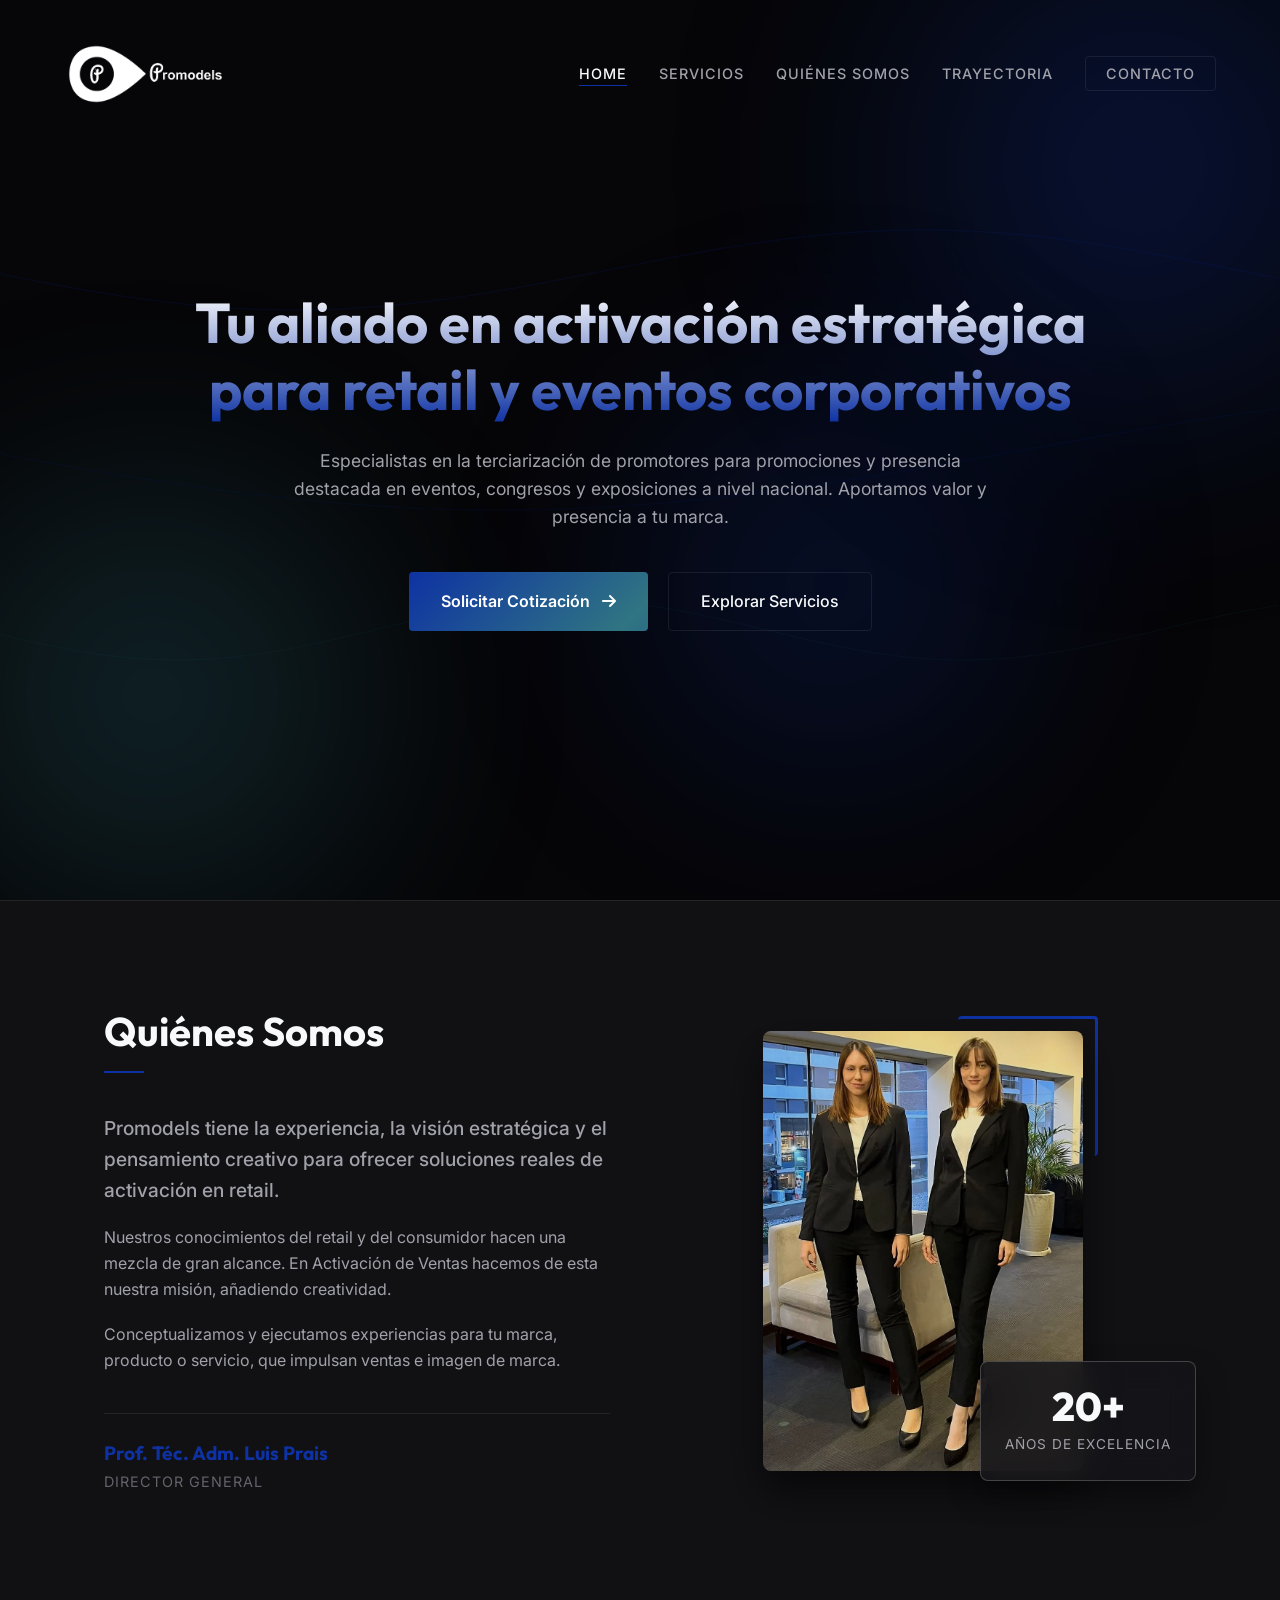
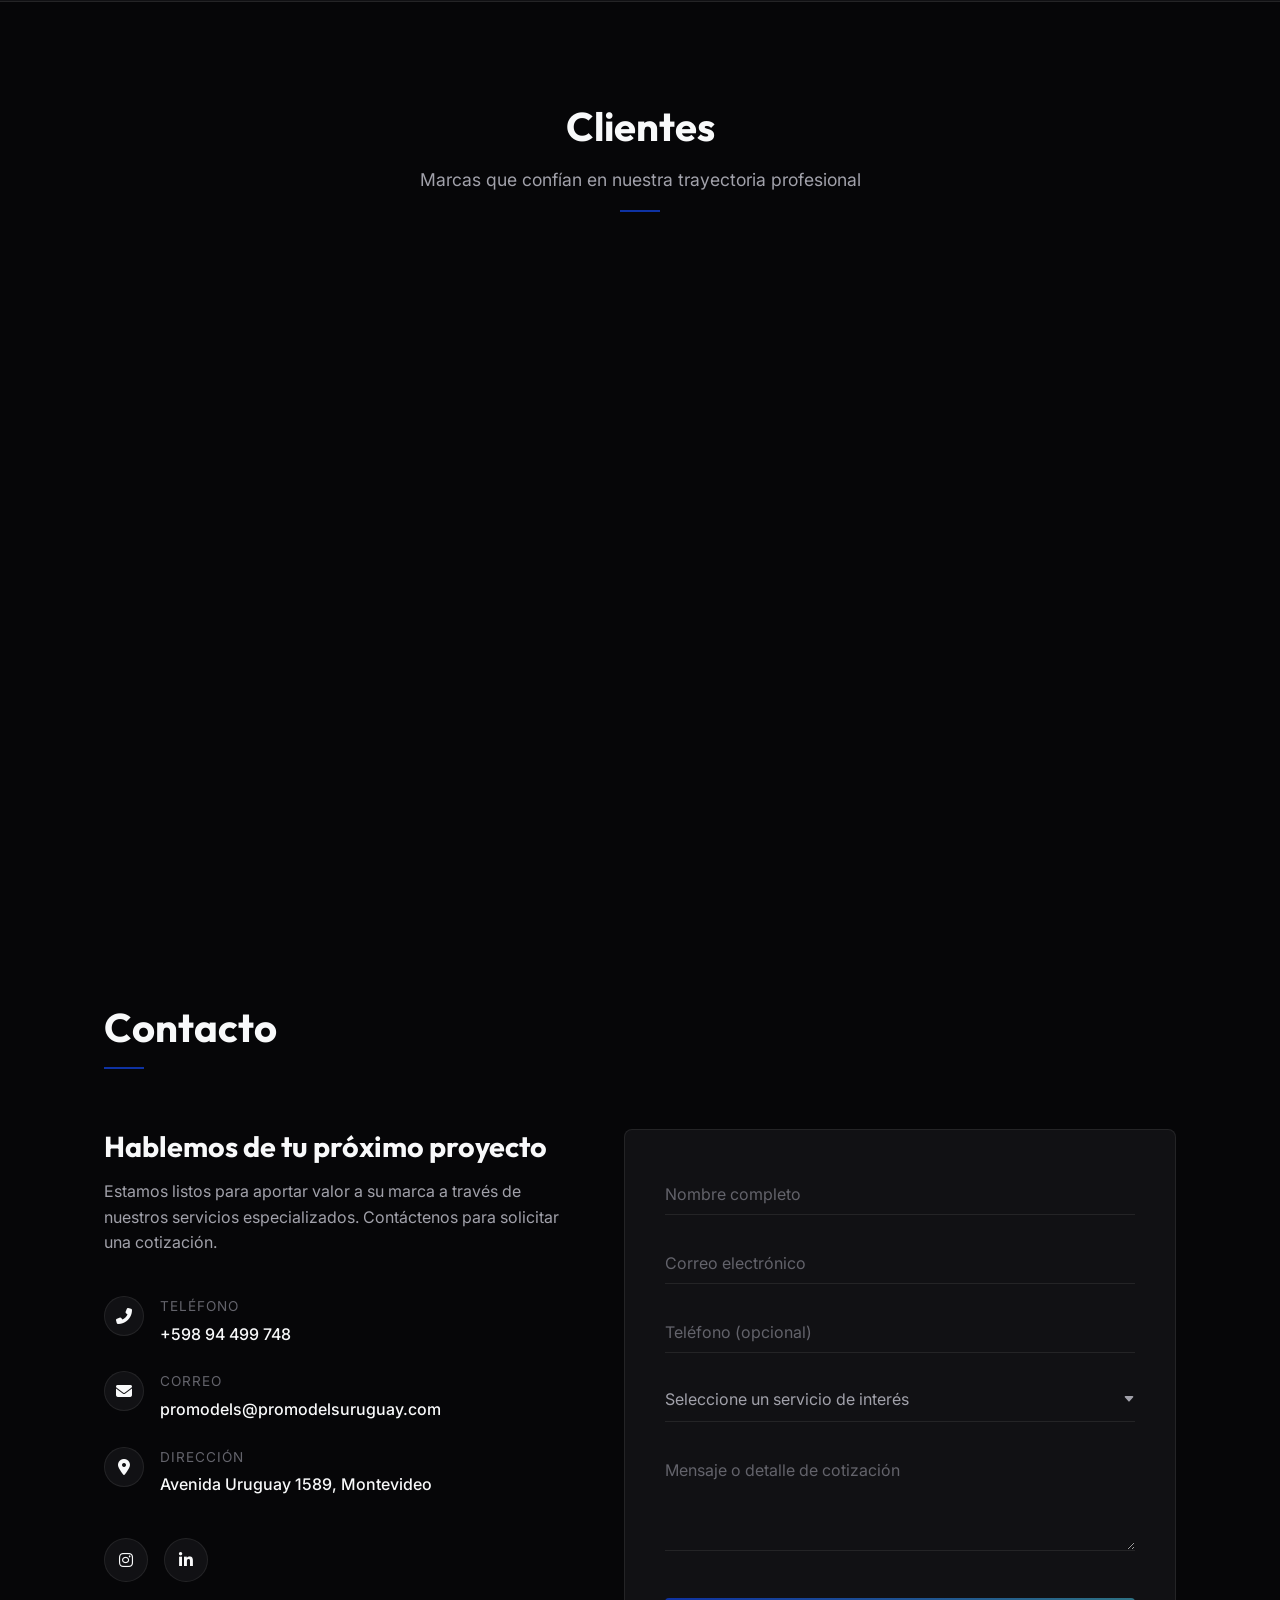
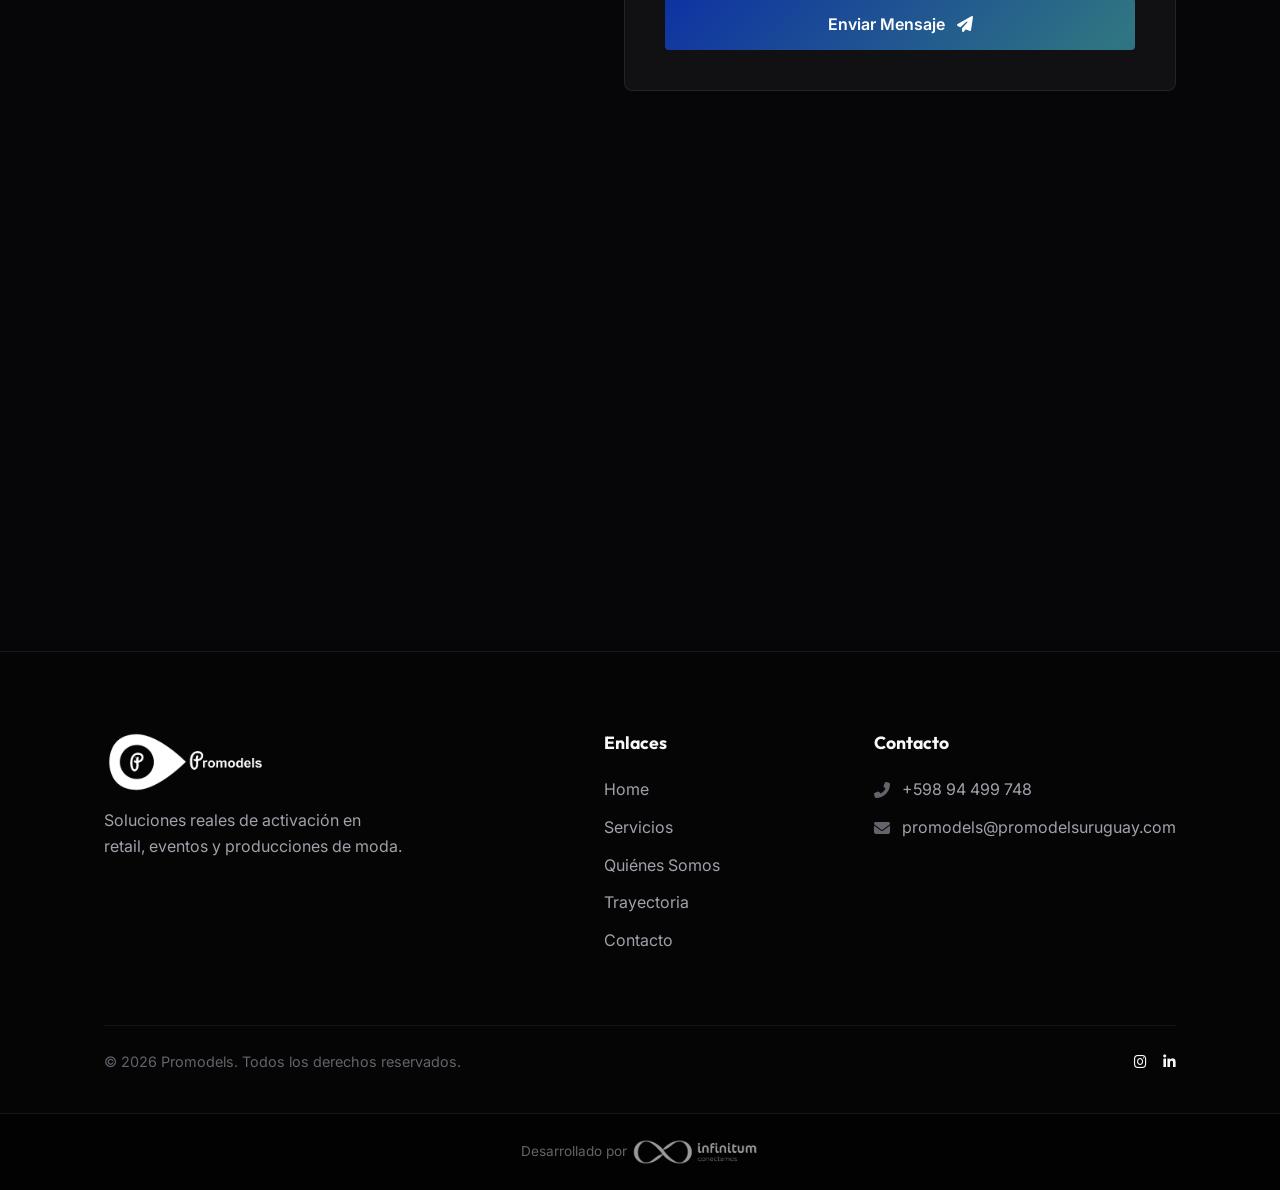
==== commit 4a5b4379: "Agregadas nuevas marcas de clientes" ====
--- a/index.html
+++ b/index.html
@@ -134,6 +134,13 @@
                     <div class="client-name">Dazzler</div>
                     <div class="client-name">Global Blue</div>
                     <div class="client-name">Mapfre</div>
+                    <div class="client-name">Comag</div>
+                    <div class="client-name">Argom</div>
+                    <div class="client-name">KPN Metior</div>
+                    <div class="client-name">Inside</div>
+                    <div class="client-name">Saima</div>
+                    <div class="client-name">Riogas</div>
+                    <div class="client-name">Sadia</div>
                 </div>
             </div>
         </section>
--- a/css/style.css
+++ b/css/style.css
@@ -1,5 +1,5 @@
 :root {
-    /* Color Palette - Dark & Gold Sober */
+    /* Color Palette - Indigo & Costanero */
     --bg-main: #060608;
     --bg-surface: #111114;
     --bg-surface-hover: #18181c;
@@ -9,9 +9,10 @@
     --text-secondary: #a1a1aa;
     --text-muted: #63636b;
     
-    --accent-gold: #d4af37;
-    --accent-gold-light: #f3e5ab;
-    --accent-gold-glow: rgba(212, 175, 55, 0.15);
+    --accent-indigo: #0E32A3;
+    --accent-costanero: #307582;
+    --accent-indigo-glow: rgba(14, 50, 163, 0.25);
+    --accent-costanero-glow: rgba(48, 117, 130, 0.25);
     
     --accent-light: #f8f9fa;
     --accent-muted: #3f3f46;
@@ -83,7 +84,7 @@
     width: 100vw;
     height: 100vh;
     z-index: -1;
-    opacity: 0.6;
+    opacity: 0.8;
     pointer-events: none;
 }
 
@@ -183,7 +184,7 @@
     left: 0;
     width: 0;
     height: 1px;
-    background-color: var(--accent-gold);
+    background-color: var(--accent-indigo);
     transition: var(--transition-normal);
 }
 
@@ -290,21 +291,23 @@
     padding: 16px 32px;
     border-radius: 4px;
     cursor: pointer;
-    transition: var(--transition-normal);
+    transition: all 0.4s cubic-bezier(0.165, 0.84, 0.44, 1);
     border: none;
     outline: none;
 }
 
 .btn-primary {
-    background: linear-gradient(135deg, var(--accent-gold) 0%, #b8860b 100%);
-    color: var(--bg-main);
+    background: linear-gradient(135deg, var(--accent-indigo), var(--accent-costanero), var(--accent-indigo));
+    background-size: 200% auto;
+    background-position: left center;
+    color: #ffffff;
     font-weight: 600;
 }
 
 .btn-primary:hover {
-    background: linear-gradient(135deg, var(--accent-gold-light) 0%, var(--accent-gold) 100%);
-    transform: translateY(-2px);
-    box-shadow: 0 10px 25px rgba(0,0,0,0.6), 0 0 15px var(--accent-gold-glow);
+    background-position: right center;
+    transform: translateY(-4px);
+    box-shadow: 0 15px 35px rgba(0,0,0,0.5), 0 0 20px var(--accent-indigo-glow);
 }
 
 .btn-secondary {
@@ -315,8 +318,8 @@
 
 .btn-secondary:hover {
     border-color: var(--accent-light);
-    background-color: rgba(255, 255, 255, 0.05);
-    transform: translateY(-2px);
+    background-color: rgba(255, 255, 255, 0.08);
+    transform: translateY(-4px);
 }
 
 /* Section Shared */
@@ -342,7 +345,7 @@
 .title-line {
     height: 2px;
     width: 40px;
-    background-color: var(--accent-gold);
+    background-color: var(--accent-indigo);
 }
 
 .title-line.center-line {
@@ -388,7 +391,7 @@
 .hero-title {
     font-size: 3.5rem;
     margin-bottom: 24px;
-    background: linear-gradient(180deg, #ffffff 0%, #d4af37 100%);
+    background: linear-gradient(180deg, #ffffff 0%, var(--accent-indigo) 100%);
     -webkit-background-clip: text;
     background-clip: text;
     -webkit-text-fill-color: transparent;
@@ -428,14 +431,14 @@
     position: absolute;
     border-radius: 50%;
     filter: blur(120px);
-    opacity: 0.7;
+    opacity: 0.85;
     will-change: transform;
 }
 
 .shape-1 {
     width: 600px;
     height: 600px;
-    background: radial-gradient(circle, rgba(212, 175, 55, 0.4) 0%, transparent 80%);
+    background: radial-gradient(circle, rgba(14, 50, 163, 0.5) 0%, transparent 80%);
     top: -15%;
     right: -10%;
 }
@@ -443,7 +446,7 @@
 .shape-2 {
     width: 500px;
     height: 500px;
-    background: radial-gradient(circle, rgba(212, 175, 55, 0.3) 0%, transparent 80%);
+    background: radial-gradient(circle, rgba(48, 117, 130, 0.45) 0%, transparent 80%);
     bottom: -5%;
     left: -10%;
     animation-delay: -5s;
@@ -452,7 +455,7 @@
 .shape-3 {
     width: 450px;
     height: 450px;
-    background: radial-gradient(circle, rgba(243, 229, 171, 0.25) 0%, transparent 80%);
+    background: radial-gradient(circle, rgba(14, 50, 163, 0.4) 0%, transparent 80%);
     top: 40%;
     left: 45%;
     animation-duration: 15s;
@@ -493,7 +496,7 @@
 }
 
 .service-card:hover::after {
-    border-color: var(--accent-gold);
+    border-color: var(--accent-indigo);
 }
 
 /* Left side: service info */
@@ -507,7 +510,7 @@
 
 .service-icon {
     font-size: 2.2rem;
-    color: var(--accent-gold);
+    color: var(--accent-indigo);
     background: rgba(255, 255, 255, 0.03);
     width: 70px;
     height: 70px;
@@ -521,7 +524,7 @@
 }
 
 .service-card:hover .service-icon {
-    background: var(--accent-gold);
+    background: var(--accent-indigo);
     color: var(--bg-main);
 }
 
@@ -605,9 +608,9 @@
 }
 
 .carousel-btn:hover {
-    background: var(--accent-gold);
+    background: var(--accent-indigo);
     color: var(--bg-main);
-    border-color: var(--accent-gold);
+    border-color: var(--accent-indigo);
 }
 
 .carousel-counter {
@@ -781,7 +784,7 @@
 }
 
 .carousel-item-3d:hover {
-    border-color: var(--accent-gold);
+    border-color: var(--accent-indigo);
 }
 
 .carousel-item-3d:hover img {
@@ -806,7 +809,7 @@
 
 .carousel-hint i {
     margin-right: 8px;
-    color: var(--accent-gold);
+    color: var(--accent-indigo);
 }
 
 /* Responsive adjustments for 3D stage */
@@ -876,7 +879,7 @@
     font-family: var(--font-heading);
     font-size: 1.2rem;
     font-weight: 700;
-    color: var(--accent-gold);
+    color: var(--accent-indigo);
 }
 
 .sig-title {
@@ -917,8 +920,8 @@
     right: -15px;
     width: 140px;
     height: 140px;
-    border-top: 3px solid var(--accent-gold);
-    border-right: 3px solid var(--accent-gold);
+    border-top: 3px solid var(--accent-indigo);
+    border-right: 3px solid var(--accent-indigo);
     border-radius: 4px;
     z-index: -1;
     transition: var(--transition-slow);
@@ -1259,7 +1262,7 @@
     top: 0;
     width: 1px;
     height: 100%;
-    background: linear-gradient(180deg, var(--accent-gold) 0%, transparent 100%);
+    background: linear-gradient(180deg, var(--accent-indigo) 0%, transparent 100%);
     opacity: 0.3;
 }
 
@@ -1284,15 +1287,15 @@
 
 .timeline-item:hover .timeline-point, 
 .timeline-item.highlight .timeline-point {
-    background: var(--accent-gold);
-    border-color: var(--accent-gold);
-    box-shadow: 0 0 15px var(--accent-gold-glow);
+    background: var(--accent-indigo);
+    border-color: var(--accent-indigo);
+    box-shadow: 0 0 15px var(--accent-indigo-glow);
     transform: scale(1.3);
 }
 
 .timeline-item.highlight .timeline-content {
-    background: rgba(212, 175, 55, 0.03);
-    border-left: 2px solid var(--accent-gold);
+    background: rgba(14, 50, 163, 0.03);
+    border-left: 2px solid var(--accent-indigo);
     padding: 24px;
     border-radius: 0 8px 8px 0;
 }
@@ -1300,7 +1303,7 @@
 .milestone-title {
     font-size: 1.4rem;
     margin-bottom: 8px;
-    color: var(--accent-gold);
+    color: var(--accent-indigo);
 }
 
 .timeline-content p {
@@ -1325,7 +1328,7 @@
 }
 
 .stat-card:hover {
-    border-color: var(--accent-gold);
+    border-color: var(--accent-indigo);
     background: var(--bg-surface-hover);
     transform: translateY(-5px);
 }
@@ -1334,7 +1337,7 @@
     font-size: 3rem;
     font-weight: 800;
     margin-bottom: 8px;
-    background: linear-gradient(135deg, var(--text-primary) 0%, var(--accent-gold) 100%);
+    background: linear-gradient(135deg, var(--text-primary) 0%, var(--accent-indigo) 100%);
     -webkit-background-clip: text;
     background-clip: text;
     -webkit-text-fill-color: transparent;
@@ -1530,7 +1533,7 @@
 }
 
 .dress-item:hover {
-    border-color: var(--accent-gold);
+    border-color: var(--accent-indigo);
     transform: translateY(-5px);
     box-shadow: 0 10px 20px rgba(0, 0, 0, 0.4);
 }
@@ -1589,7 +1592,7 @@
 .floating-img-item:hover {
     z-index: 50;
     transform: translateY(-20px) scale(1.15) rotate(0deg) !important;
-    border-color: var(--accent-gold);
+    border-color: var(--accent-indigo);
     box-shadow: 0 30px 60px rgba(0, 0, 0, 0.8);
 }
 
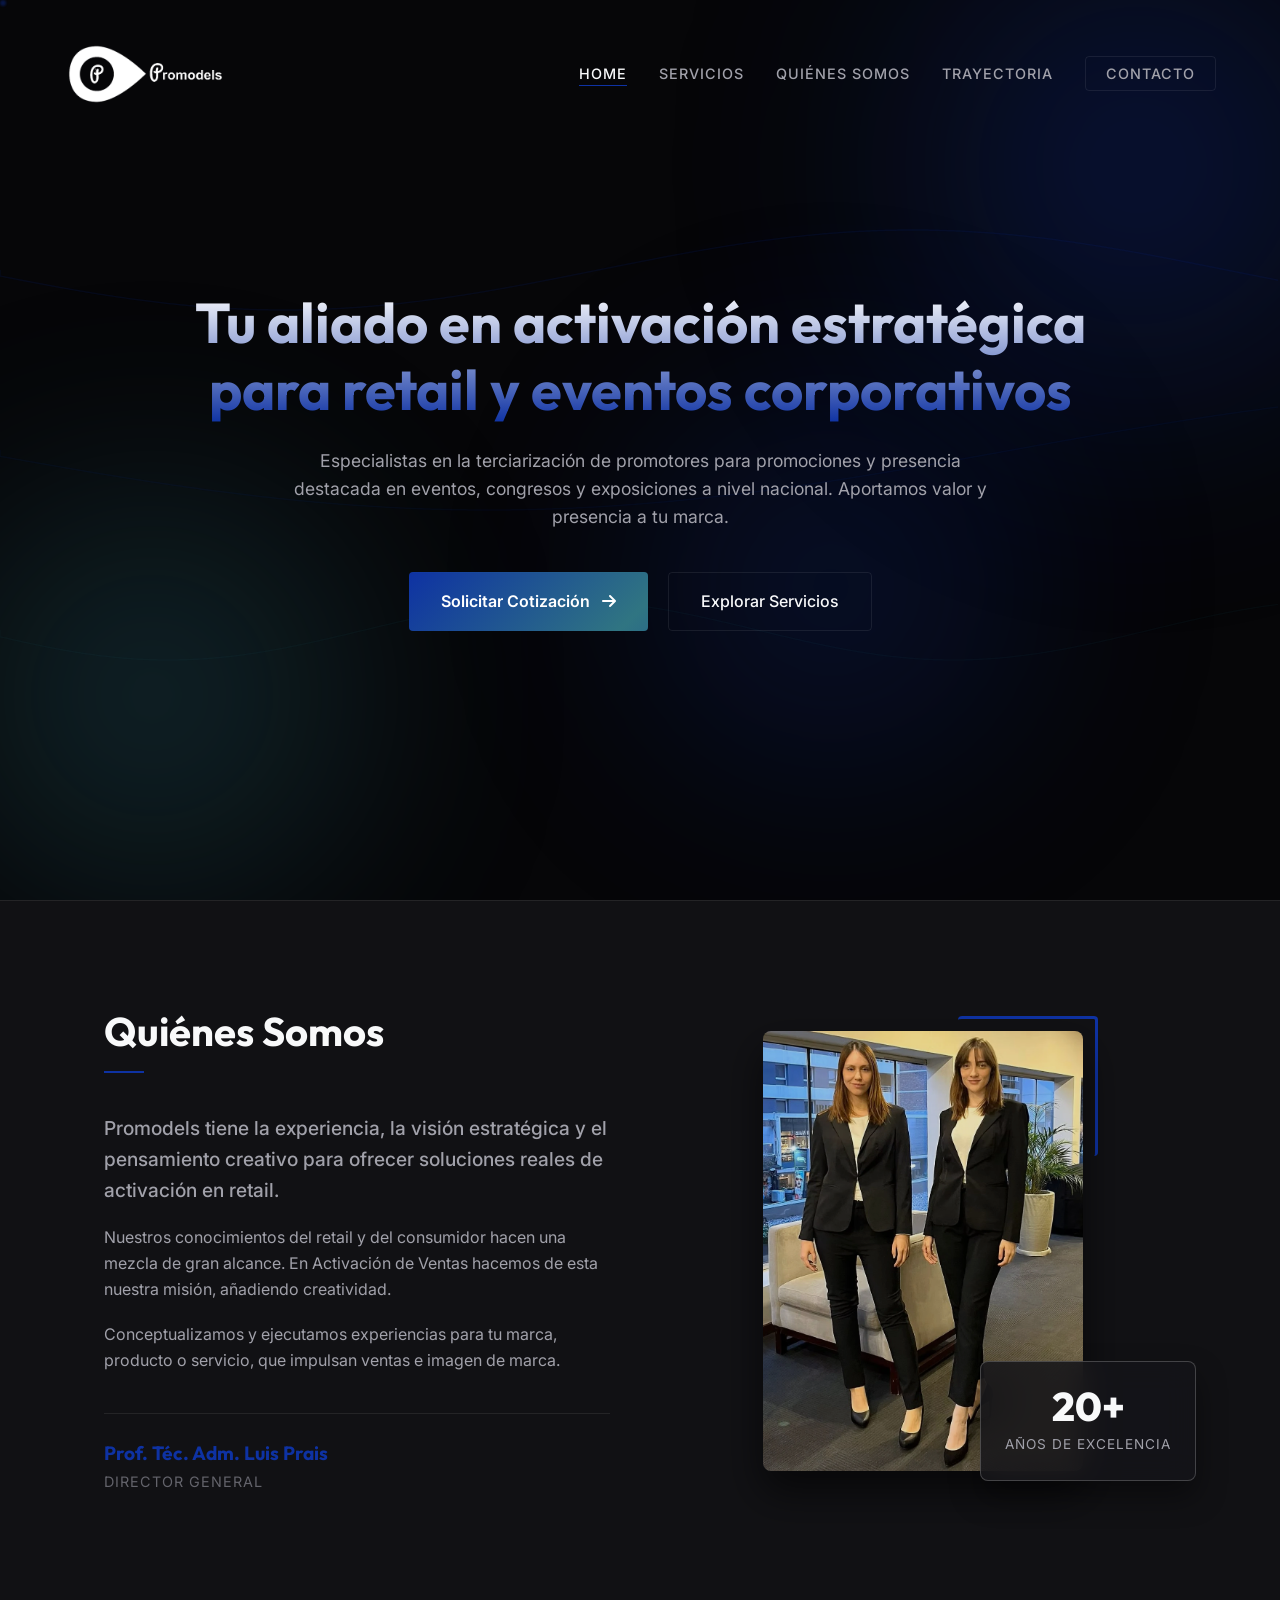
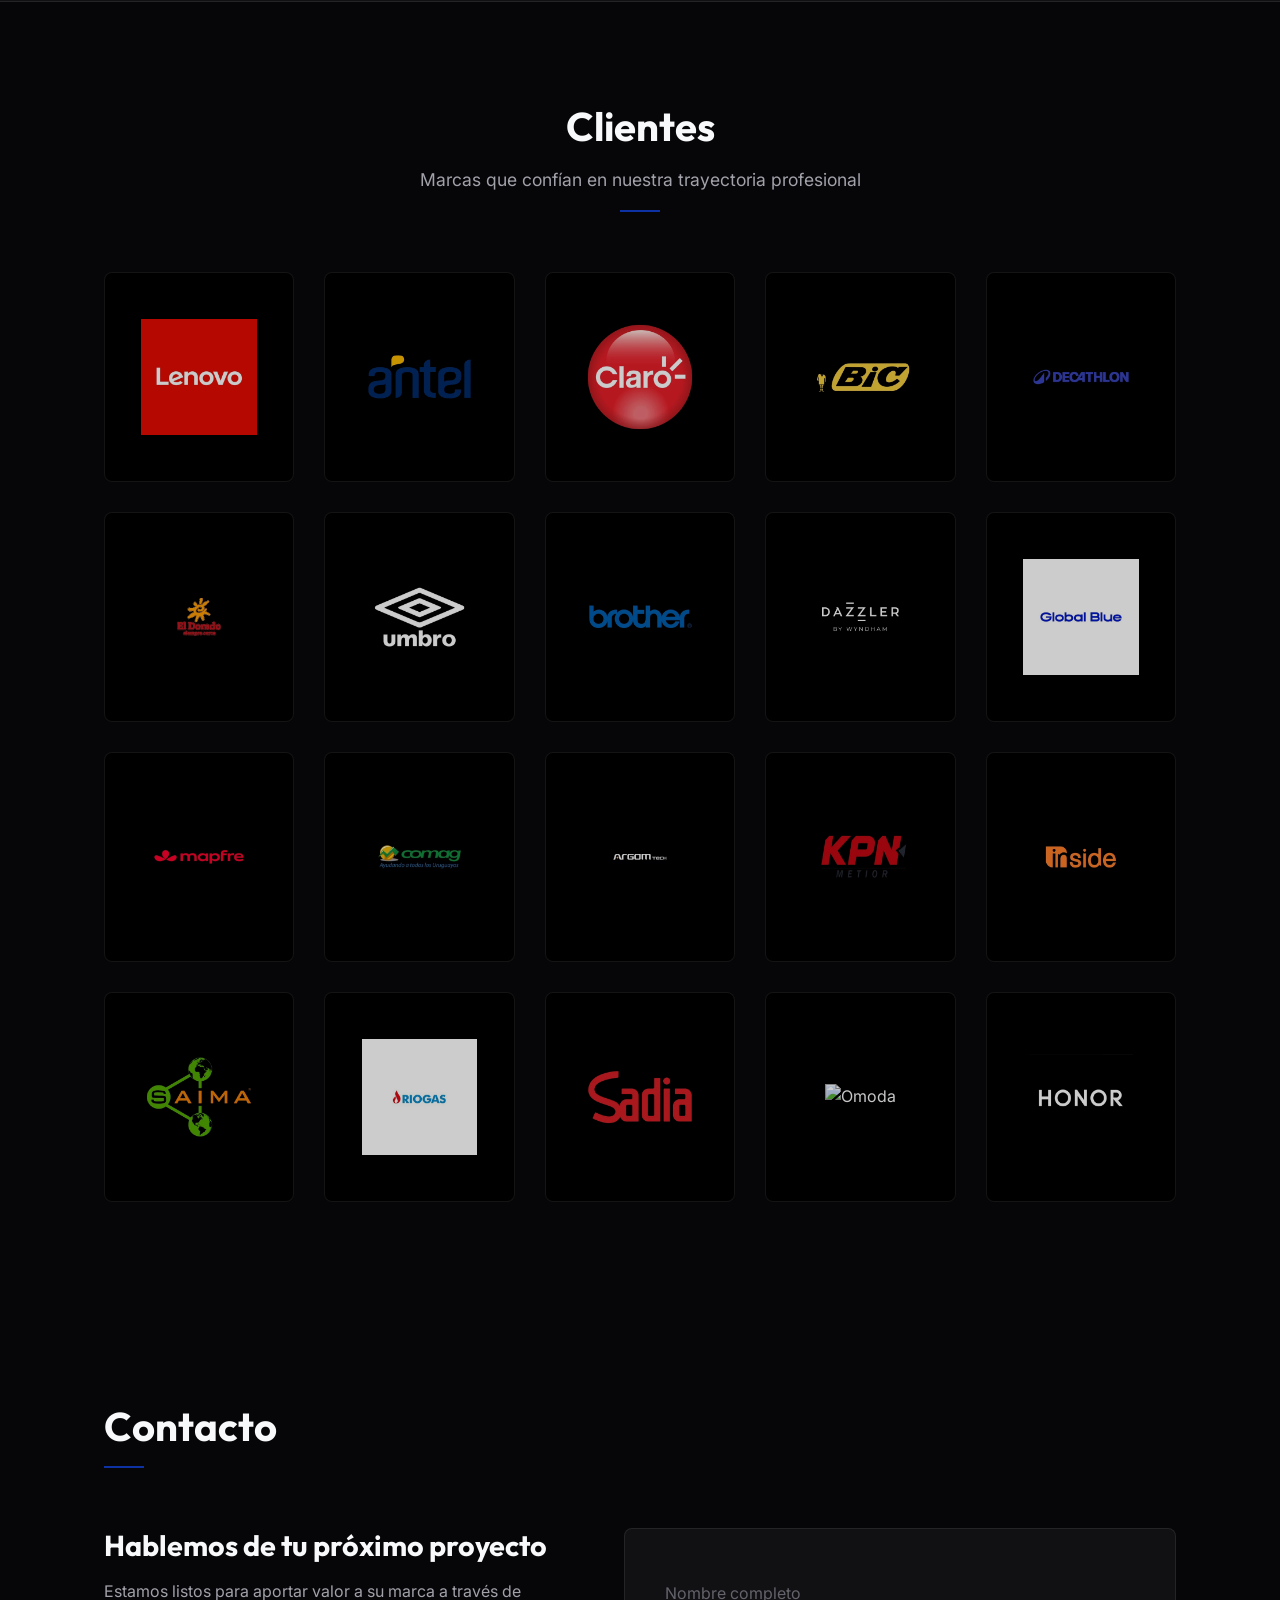
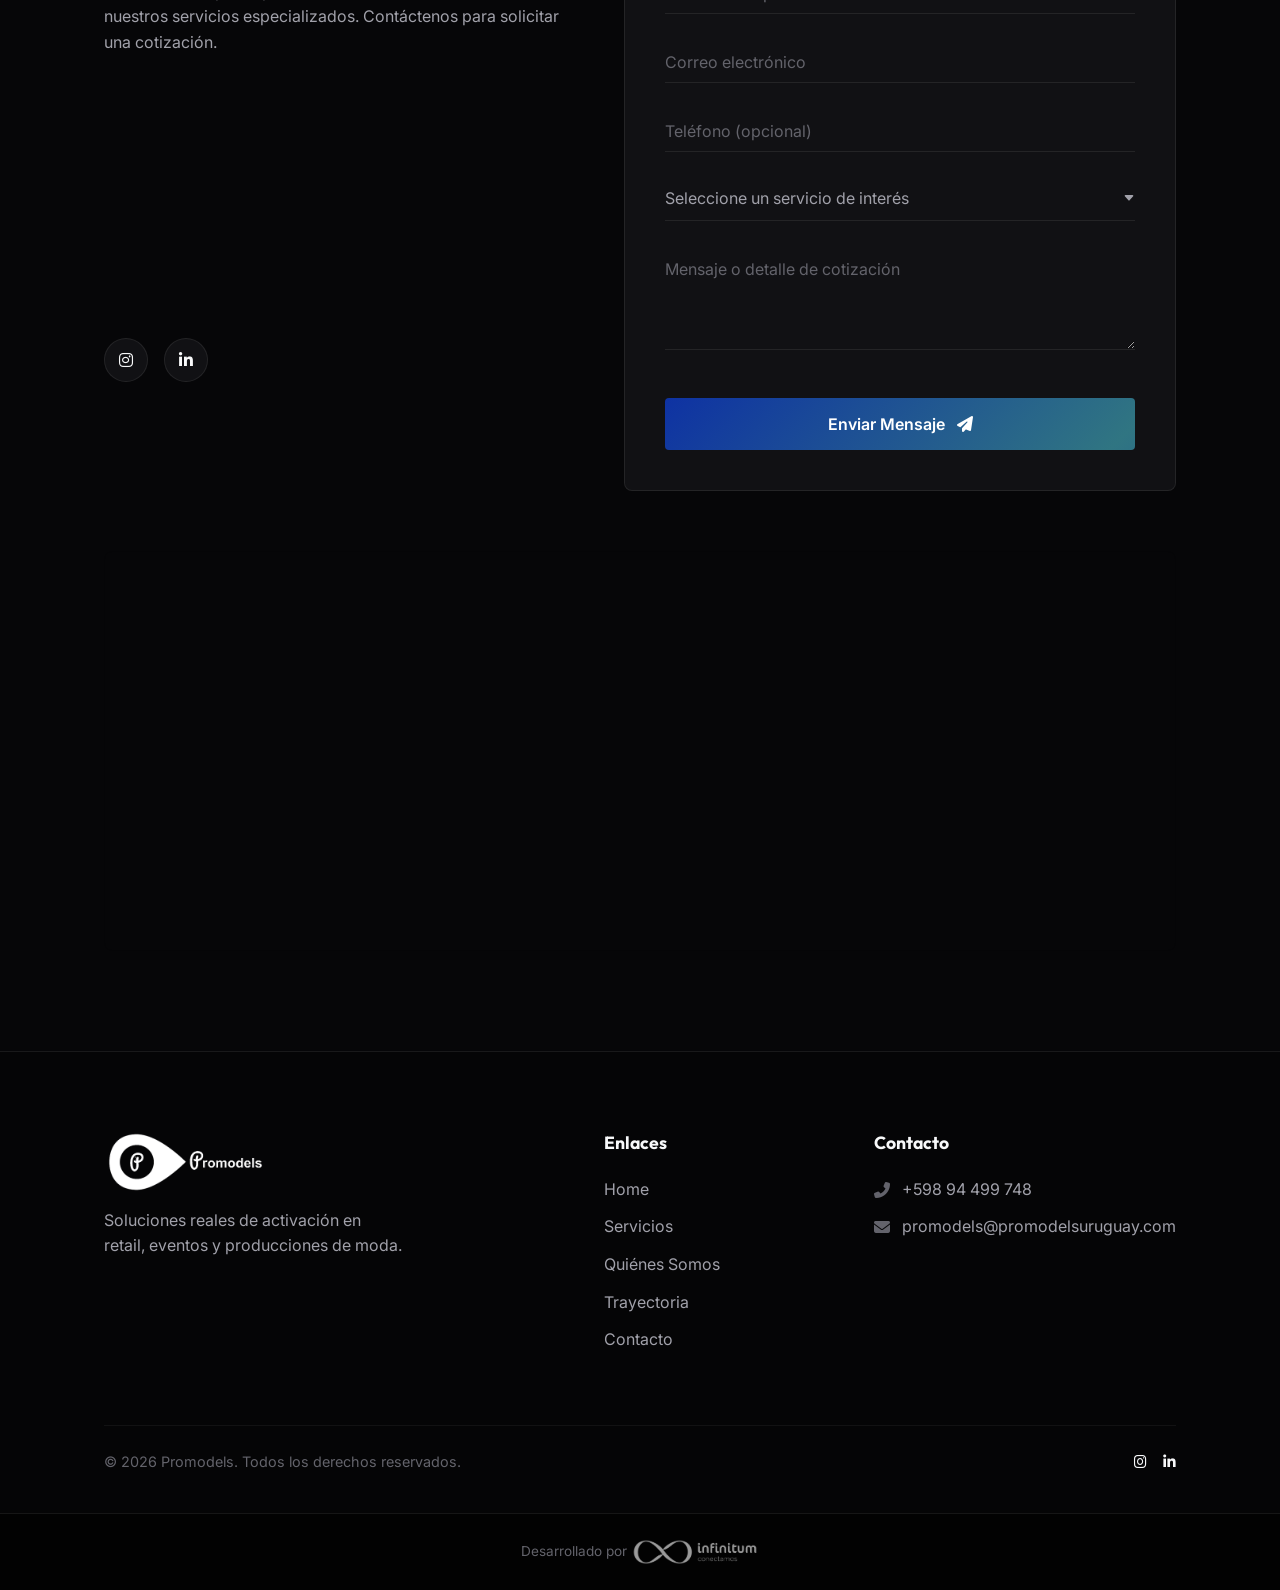
==== commit 8f335158: "logos clientes" ====
--- a/index.html
+++ b/index.html
@@ -121,26 +121,68 @@
                     <div class="title-line center-line"></div>
                 </div>
                 
-                <!-- Typographic client representation (No images allowed) -->
-                <div class="clients-typographic-grid">
-                    <div class="client-name">Lenovo</div>
-                    <div class="client-name">BIC</div>
-                    <div class="client-name">Antel</div>
-                    <div class="client-name">Claro</div>
-                    <div class="client-name">Decathlon</div>
-                    <div class="client-name">El Dorado</div>
-                    <div class="client-name">Umbro</div>
-                    <div class="client-name">Brother</div>
-                    <div class="client-name">Dazzler</div>
-                    <div class="client-name">Global Blue</div>
-                    <div class="client-name">Mapfre</div>
-                    <div class="client-name">Comag</div>
-                    <div class="client-name">Argom</div>
-                    <div class="client-name">KPN Metior</div>
-                    <div class="client-name">Inside</div>
-                    <div class="client-name">Saima</div>
-                    <div class="client-name">Riogas</div>
-                    <div class="client-name">Sadia</div>
+                <!-- Client Logos Section -->
+                <div class="clients-logo-grid">
+                    <div class="client-logo-item">
+                        <img src="img/Clientes/1_Lenovo.webp" alt="Lenovo">
+                    </div>
+                    <div class="client-logo-item">
+                        <img src="img/Clientes/2_Antel.webp" alt="Antel">
+                    </div>
+                    <div class="client-logo-item">
+                        <img src="img/Clientes/3_Claro.webp" alt="Claro">
+                    </div>
+                    <div class="client-logo-item">
+                        <img src="img/Clientes/4_BIC.webp" alt="BIC">
+                    </div>
+                    <div class="client-logo-item">
+                        <img src="img/Clientes/5_decathlon.webp" alt="Decathlon">
+                    </div>
+                    <div class="client-logo-item">
+                        <img src="img/Clientes/6_el_dorado.webp" alt="El Dorado">
+                    </div>
+                    <div class="client-logo-item">
+                        <img src="img/Clientes/7_Umbro.webp" alt="Umbro">
+                    </div>
+                    <div class="client-logo-item">
+                        <img src="img/Clientes/8_brother.webp" alt="Brother">
+                    </div>
+                    <div class="client-logo-item">
+                        <img src="img/Clientes/9_dazzler.webp" alt="Dazzler">
+                    </div>
+                    <div class="client-logo-item">
+                        <img src="img/Clientes/10_Global_Blue.webp" alt="Global Blue">
+                    </div>
+                    <div class="client-logo-item">
+                        <img src="img/Clientes/11_Mapfre.webp" alt="Mapfre">
+                    </div>
+                    <div class="client-logo-item">
+                        <img src="img/Clientes/12_comag.webp" alt="Comag">
+                    </div>
+                    <div class="client-logo-item">
+                        <img src="img/Clientes/13_argom.webp" alt="Argom">
+                    </div>
+                    <div class="client-logo-item">
+                        <img src="img/Clientes/14_kpn_metior.webp" alt="KPN Metior">
+                    </div>
+                    <div class="client-logo-item">
+                        <img src="img/Clientes/15_inside.webp" alt="Inside">
+                    </div>
+                    <div class="client-logo-item">
+                        <img src="img/Clientes/16_saima.webp" alt="Saima">
+                    </div>
+                    <div class="client-logo-item">
+                        <img src="img/Clientes/17_riogas.webp" alt="Riogas">
+                    </div>
+                    <div class="client-logo-item">
+                        <img src="img/Clientes/18_sadia.webp" alt="Sadia">
+                    </div>
+                    <div class="client-logo-item">
+                        <img src="img/Clientes/19_omoda.webp" alt="Omoda">
+                    </div>
+                    <div class="client-logo-item">
+                        <img src="img/Clientes/20_Honor.webp" alt="Honor">
+                    </div>
                 </div>
             </div>
         </section>
--- a/css/style.css
+++ b/css/style.css
@@ -46,7 +46,13 @@
     line-height: 1.6;
     overflow-x: hidden;
     -webkit-font-smoothing: antialiased;
-}
+    cursor: none; /* Hide native cursor */
+}
+
+a, button, [onclick], .carousel-btn, .carousel-item-3d, .nav-link, .btn, select, input, textarea {
+    cursor: none !important; /* Force hide on clickables too */
+}
+
 
 /* Typography */
 h1, h2, h3, h4, .logo {
@@ -980,34 +986,57 @@
 }
 
 /* Clientes */
-.clients-typographic-grid {
+.clients-logo-grid {
     display: grid;
-    grid-template-columns: repeat(auto-fit, minmax(180px, 1fr));
+    grid-template-columns: repeat(auto-fit, minmax(160px, 1fr));
     gap: 30px;
-    margin-top: 40px;
-}
-
-.client-name {
-    padding: 40px 20px;
-    background: var(--bg-surface);
+    margin-top: 50px;
+}
+
+.client-logo-item {
+    padding: 30px;
+    background: #000000; /* Pure black background */
     border: 1px solid var(--border-color);
-    text-align: center;
-    font-family: var(--font-heading);
-    font-size: 1.1rem;
-    font-weight: 600;
-    color: var(--text-muted);
-    letter-spacing: 2px;
-    text-transform: uppercase;
-    border-radius: 4px;
-    transition: var(--transition-normal);
-    cursor: default;
-}
-
-.client-name:hover {
-    color: var(--text-primary);
-    border-color: var(--border-hover);
-    background: rgba(255, 255, 255, 0.03);
-    transform: translateY(-3px);
+    display: flex;
+    align-items: center;
+    justify-content: center;
+    height: 210px; /* 1.5x from 140px */
+    border-radius: 8px;
+    transition: var(--transition-normal);
+    position: relative;
+    overflow: hidden;
+}
+
+.client-logo-item img {
+    max-width: 90%; /* Slight increase in relative size too */
+    max-height: 85%;
+    object-fit: contain;
+    opacity: 0.8;
+    transition: var(--transition-normal);
+}
+
+.client-logo-item:hover {
+    background: var(--bg-surface-hover);
+    border-color: var(--accent-indigo);
+    transform: translateY(-5px);
+    box-shadow: 0 10px 20px rgba(0, 0, 0, 0.3);
+}
+
+.client-logo-item:hover img {
+    opacity: 1; /* Full opacity on hover */
+    transform: scale(1.1);
+}
+
+@media (max-width: 768px) {
+    .clients-logo-grid {
+        grid-template-columns: repeat(auto-fit, minmax(180px, 1fr));
+        gap: 20px;
+    }
+    
+    .client-logo-item {
+        height: 180px;
+        padding: 20px;
+    }
 }
 
 /* Contacto */
@@ -1665,3 +1694,85 @@
     100% { transform: translateY(-15px); }
 }
 
+/* Custom Cursor Styles - White Circle */
+.cursor-container {
+    position: fixed;
+    top: 0;
+    left: 0;
+    width: 12px;
+    height: 12px;
+    pointer-events: none;
+    z-index: 10000;
+    transform: translate(-50%, -50%);
+    display: none;
+}
+
+.cursor-container.active {
+    display: block;
+}
+
+.custom-cursor-dot {
+    width: 100%;
+    height: 100%;
+    background: #ffffff;
+    border-radius: 50%;
+    box-shadow: 0 0 10px rgba(255, 255, 255, 0.5);
+    transition: transform 0.3s cubic-bezier(0.175, 0.885, 0.32, 1.275), background 0.3s ease, box-shadow 0.3s ease;
+    position: relative;
+    border: 1px solid rgba(255, 255, 255, 0.8);
+}
+
+/* Flash Celeste on Hover */
+.cursor-container.hover .custom-cursor-dot {
+    transform: scale(3);
+    background: #e0faff; /* Lightest celeste */
+    box-shadow: 0 0 20px #87CEEB, 0 0 40px rgba(135, 206, 235, 0.4);
+    border-color: #87CEEB;
+}
+
+/* React to Click */
+.cursor-container.clicked .custom-cursor-dot {
+    transform: scale(0.8);
+    background: #87CEEB;
+    box-shadow: 0 0 30px #87CEEB;
+}
+
+.cursor-container.hover.clicked .custom-cursor-dot {
+    transform: scale(2);
+}
+
+/* Remove glint for this cleaner design */
+.cursor-glint {
+    display: none;
+}
+
+
+/* Secondary subtle trail */
+.cursor-trail {
+    position: fixed;
+    top: 0;
+    left: 0;
+    width: 6px;
+    height: 6px;
+    background: var(--accent-indigo);
+    border-radius: 50%;
+    pointer-events: none;
+    z-index: 9999;
+    opacity: 0.4;
+    filter: blur(1px);
+    transform: translate(-50%, -50%);
+}
+
+.cursor-container.hover ~ .cursor-trail {
+    opacity: 0; /* Hide trail on hover to focus on the expanded dot */
+}
+
+
+@media (pointer: coarse) {
+    .cursor-container, .cursor-trail {
+        display: none !important;
+    }
+    body {
+        cursor: auto !important;
+    }
+}
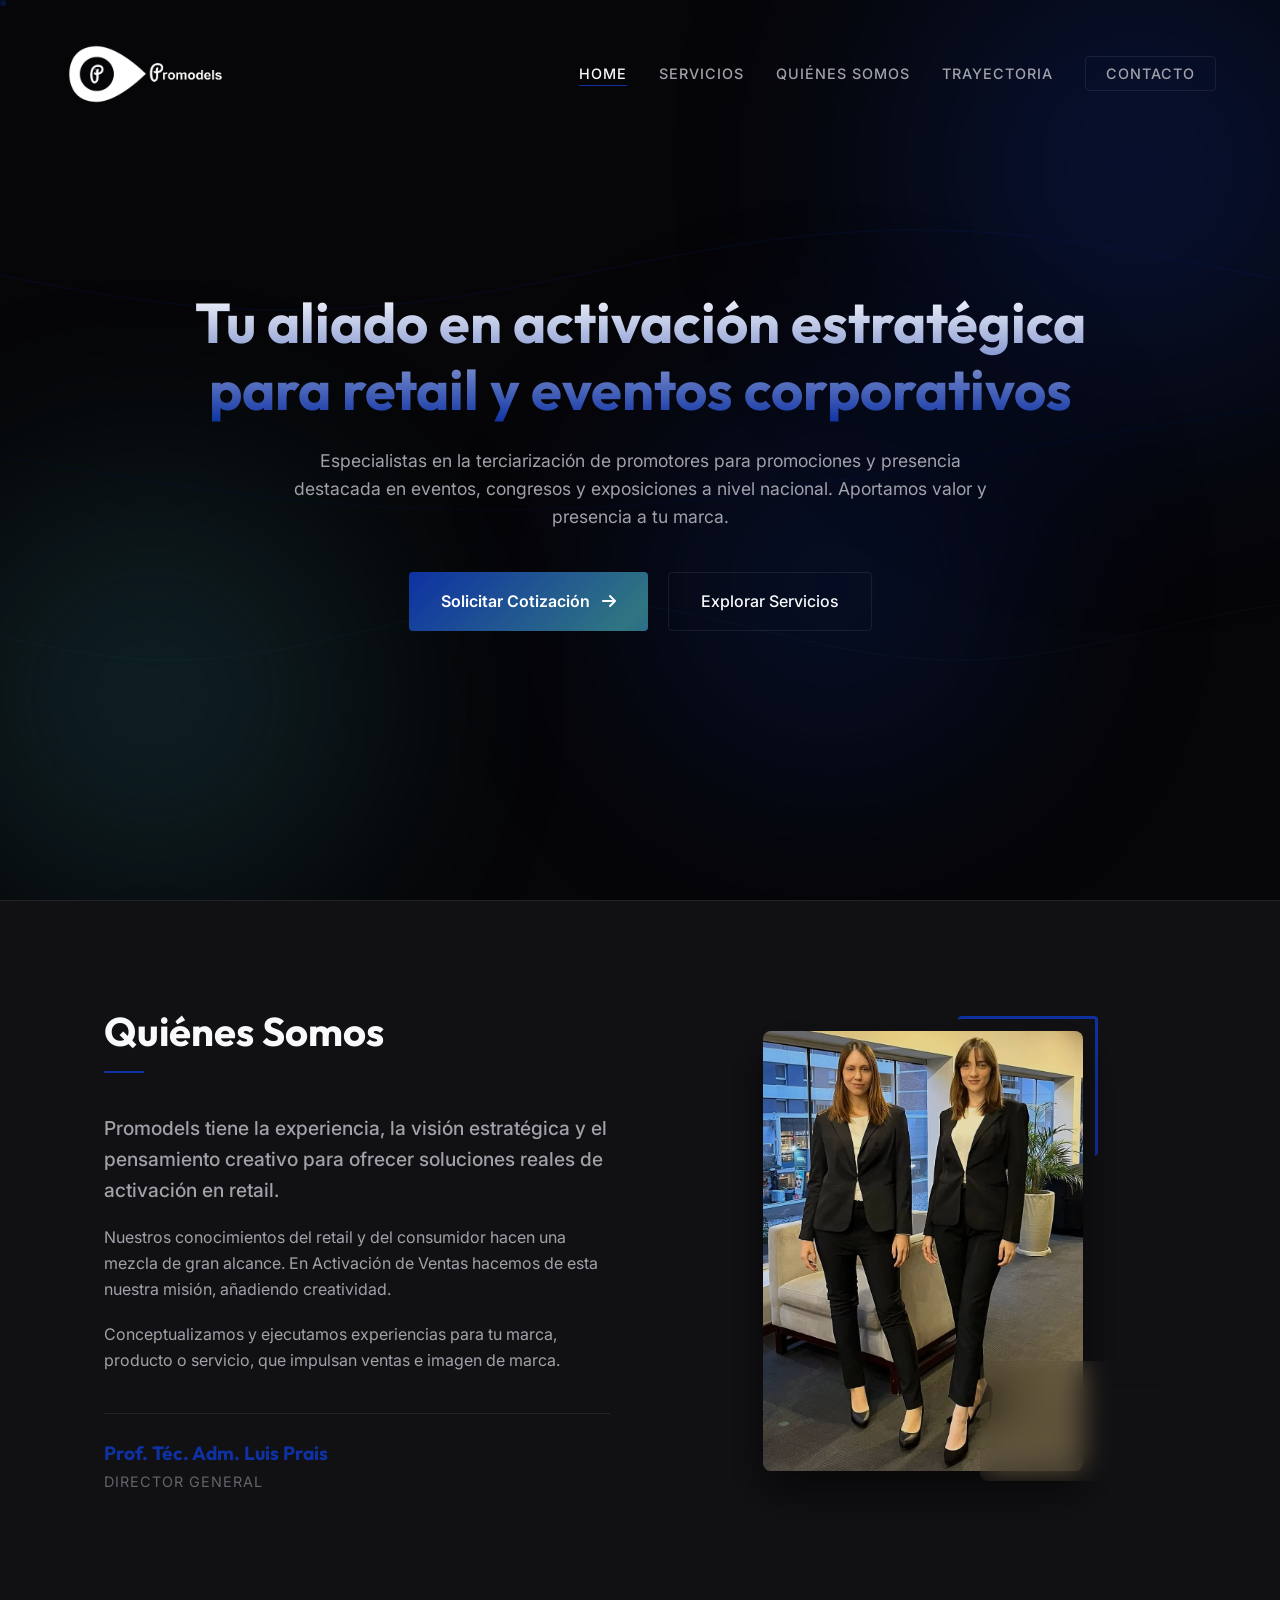
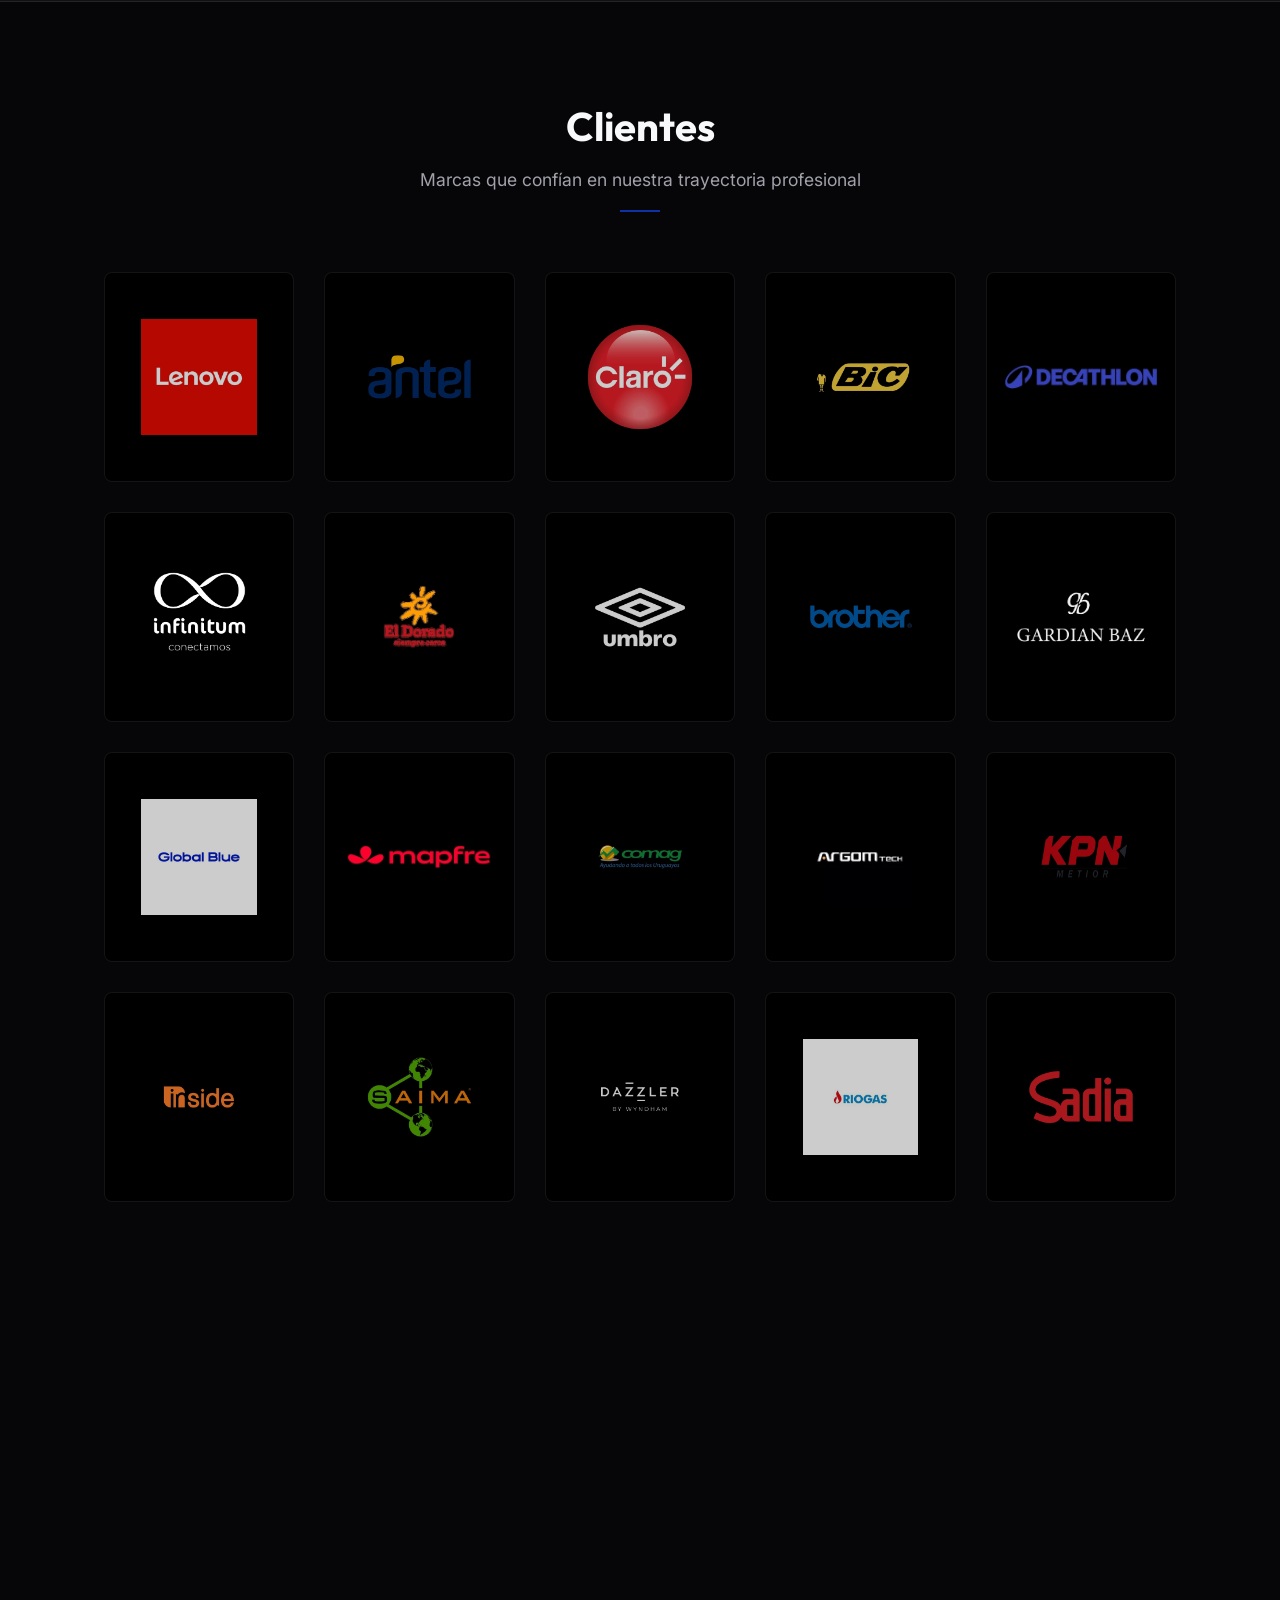
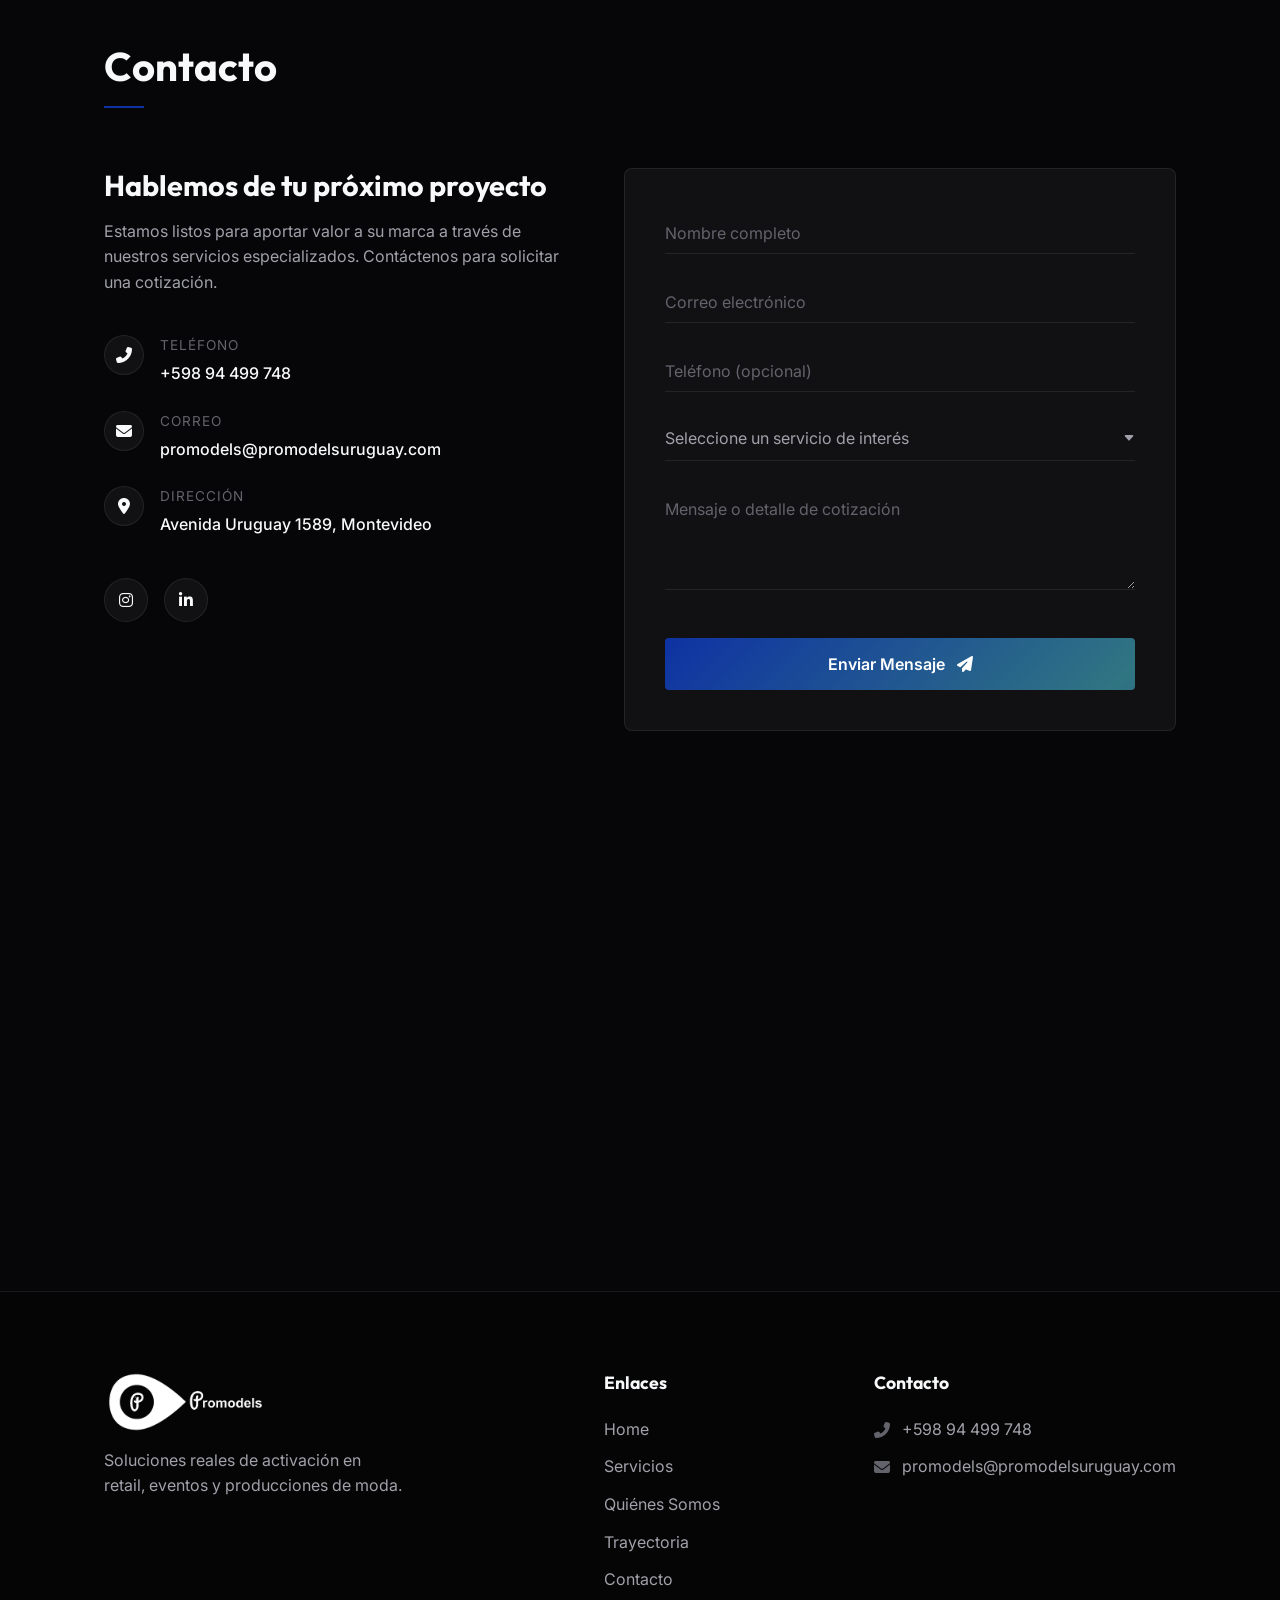
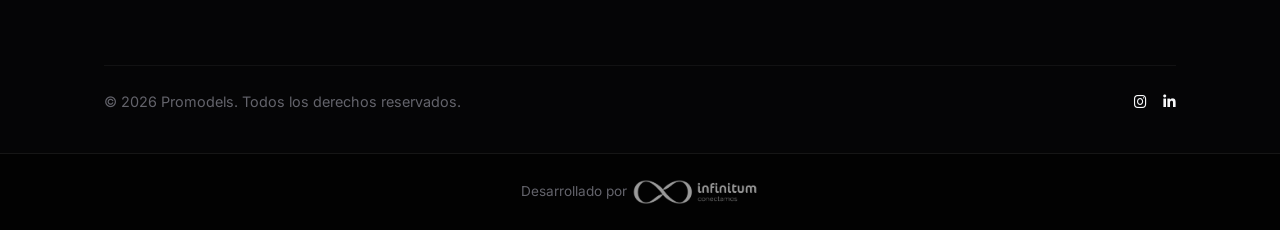
==== commit 7e3fdac1: "logos clientes" ====
--- a/index.html
+++ b/index.html
@@ -135,10 +135,13 @@
                     <div class="client-logo-item">
                         <img src="img/Clientes/4_BIC.webp" alt="BIC">
                     </div>
-                    <div class="client-logo-item">
+                    <div class="client-logo-item logo-large">
                         <img src="img/Clientes/5_decathlon.webp" alt="Decathlon">
                     </div>
-                    <div class="client-logo-item">
+                    <div class="client-logo-item logo-medium">
+                        <img src="img/Clientes/5,5_Marca Infinitum-10.png" alt="Infinitum">
+                    </div>
+                    <div class="client-logo-item logo-large">
                         <img src="img/Clientes/6_el_dorado.webp" alt="El Dorado">
                     </div>
                     <div class="client-logo-item">
@@ -147,19 +150,19 @@
                     <div class="client-logo-item">
                         <img src="img/Clientes/8_brother.webp" alt="Brother">
                     </div>
-                    <div class="client-logo-item">
-                        <img src="img/Clientes/9_dazzler.webp" alt="Dazzler">
+                    <div class="client-logo-item logo-large">
+                        <img src="img/Clientes/8,5_Gardian Baz-26.png" alt="Gardian Baz">
                     </div>
                     <div class="client-logo-item">
                         <img src="img/Clientes/10_Global_Blue.webp" alt="Global Blue">
                     </div>
-                    <div class="client-logo-item">
+                    <div class="client-logo-item logo-large">
                         <img src="img/Clientes/11_Mapfre.webp" alt="Mapfre">
                     </div>
                     <div class="client-logo-item">
                         <img src="img/Clientes/12_comag.webp" alt="Comag">
                     </div>
-                    <div class="client-logo-item">
+                    <div class="client-logo-item logo-large">
                         <img src="img/Clientes/13_argom.webp" alt="Argom">
                     </div>
                     <div class="client-logo-item">
@@ -172,13 +175,16 @@
                         <img src="img/Clientes/16_saima.webp" alt="Saima">
                     </div>
                     <div class="client-logo-item">
+                        <img src="img/Clientes/16,5.webp" alt="Cliente">
+                    </div>
+                    <div class="client-logo-item">
                         <img src="img/Clientes/17_riogas.webp" alt="Riogas">
                     </div>
                     <div class="client-logo-item">
                         <img src="img/Clientes/18_sadia.webp" alt="Sadia">
                     </div>
                     <div class="client-logo-item">
-                        <img src="img/Clientes/19_omoda.webp" alt="Omoda">
+                        <img src="img/Clientes/19_Omoda.webp" alt="Omoda">
                     </div>
                     <div class="client-logo-item">
                         <img src="img/Clientes/20_Honor.webp" alt="Honor">
--- a/css/style.css
+++ b/css/style.css
@@ -1025,6 +1025,31 @@
 .client-logo-item:hover img {
     opacity: 1; /* Full opacity on hover */
     transform: scale(1.1);
+}
+
+.client-logo-item.logo-large {
+    padding: 10px;
+}
+
+.client-logo-item.logo-large img {
+    max-width: 100%;
+    max-height: 100%;
+    transform: scale(1.1);
+    opacity: 1;
+}
+
+.client-logo-item.logo-large:hover img {
+    transform: scale(1.2);
+}
+
+.client-logo-item.logo-medium {
+    padding: 20px;
+}
+
+.client-logo-item.logo-medium img {
+    max-width: 95%;
+    max-height: 90%;
+    opacity: 1;
 }
 
 @media (max-width: 768px) {
@@ -1277,68 +1302,7 @@
 }
 
 /* Responsive */
-/* Trajectory Timeline */
-.timeline {
-    position: relative;
-    max-width: 800px;
-    margin: 40px auto 100px;
-}
-
-.timeline::before {
-    content: '';
-    position: absolute;
-    left: 20px;
-    top: 0;
-    width: 1px;
-    height: 100%;
-    background: linear-gradient(180deg, var(--accent-indigo) 0%, transparent 100%);
-    opacity: 0.3;
-}
-
-.timeline-item {
-    position: relative;
-    padding-left: 60px;
-    margin-bottom: 60px;
-    opacity: 1; /* Reset for revealed animation if handled by JS */
-}
-
-.timeline-point {
-    position: absolute;
-    left: 14px;
-    top: 8px;
-    width: 12px;
-    height: 12px;
-    background: var(--bg-surface);
-    border: 2px solid var(--text-muted);
-    border-radius: 50%;
-    transition: var(--transition-normal);
-}
-
-.timeline-item:hover .timeline-point, 
-.timeline-item.highlight .timeline-point {
-    background: var(--accent-indigo);
-    border-color: var(--accent-indigo);
-    box-shadow: 0 0 15px var(--accent-indigo-glow);
-    transform: scale(1.3);
-}
-
-.timeline-item.highlight .timeline-content {
-    background: rgba(14, 50, 163, 0.03);
-    border-left: 2px solid var(--accent-indigo);
-    padding: 24px;
-    border-radius: 0 8px 8px 0;
-}
-
-.milestone-title {
-    font-size: 1.4rem;
-    margin-bottom: 8px;
-    color: var(--accent-indigo);
-}
-
-.timeline-content p {
-    color: var(--text-secondary);
-    font-size: 1rem;
-}
+
 
 /* Trajectory Stats */
 .achievement-stats {
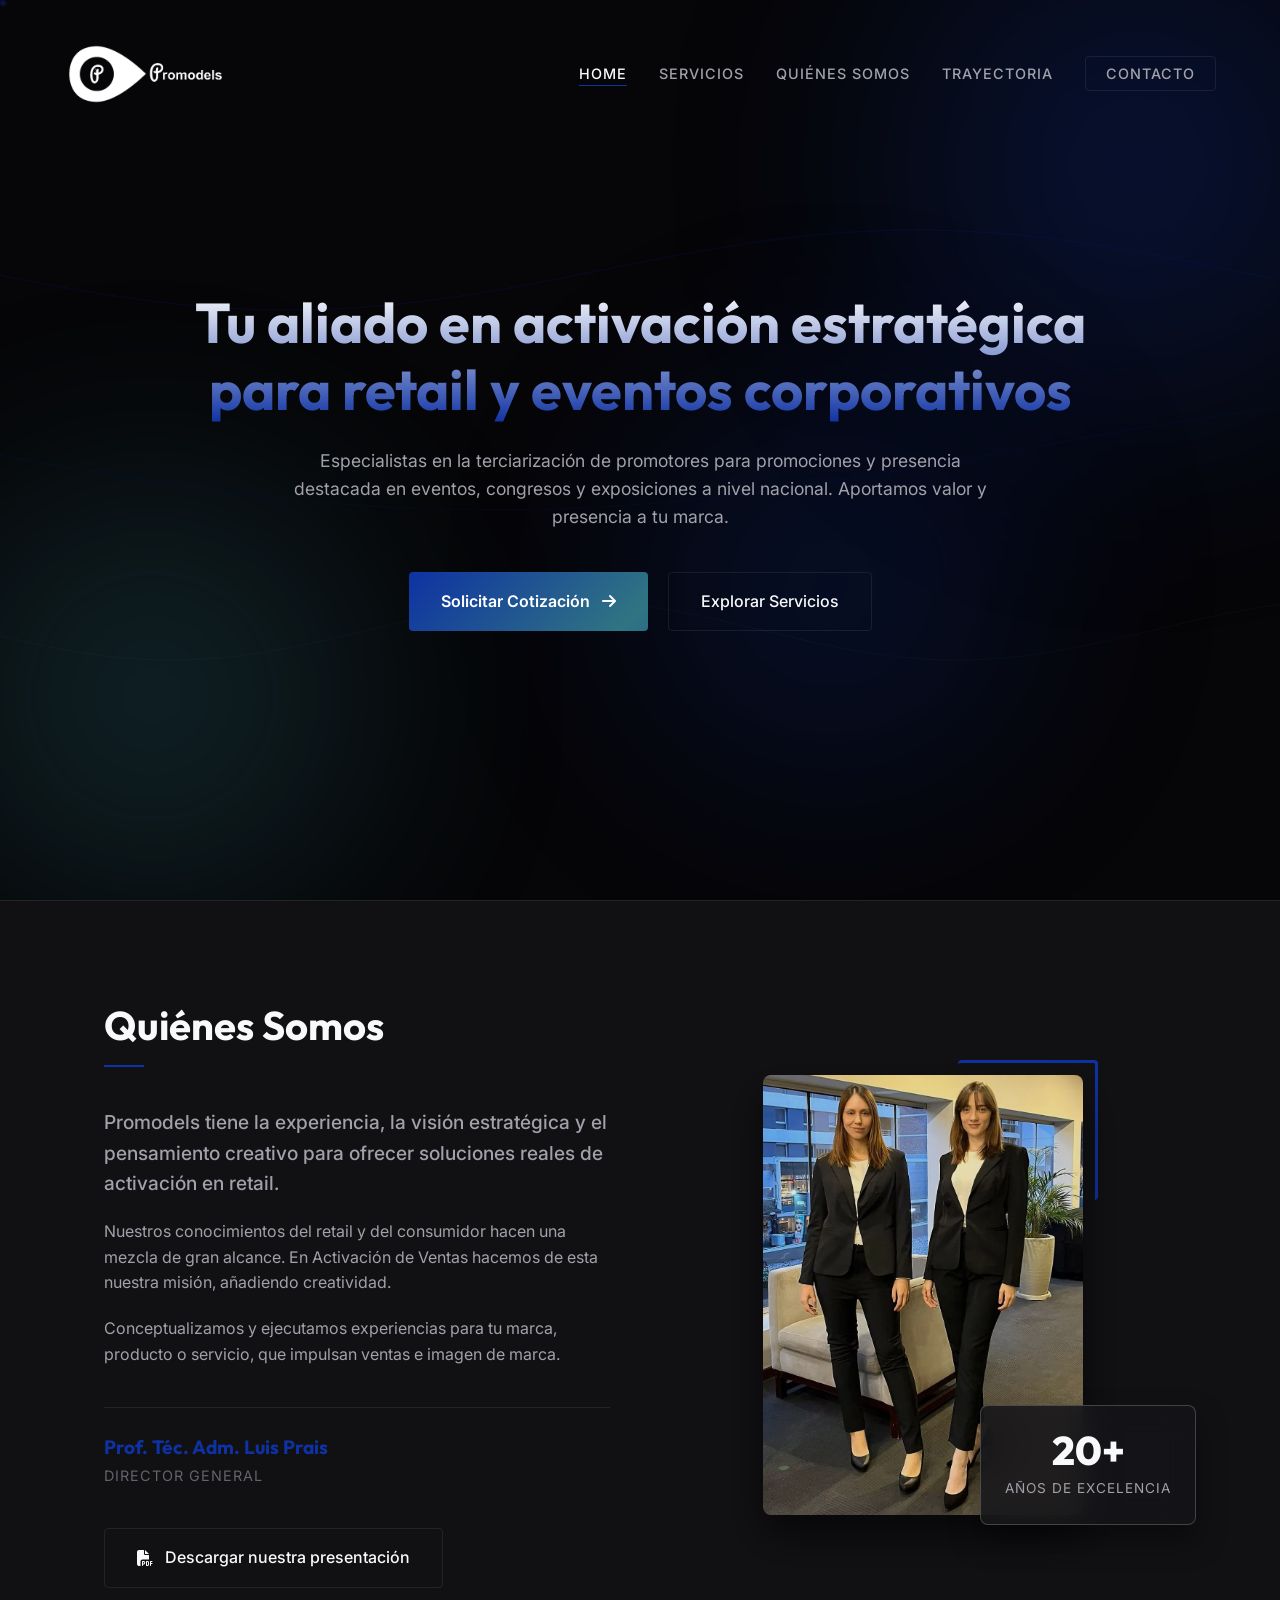
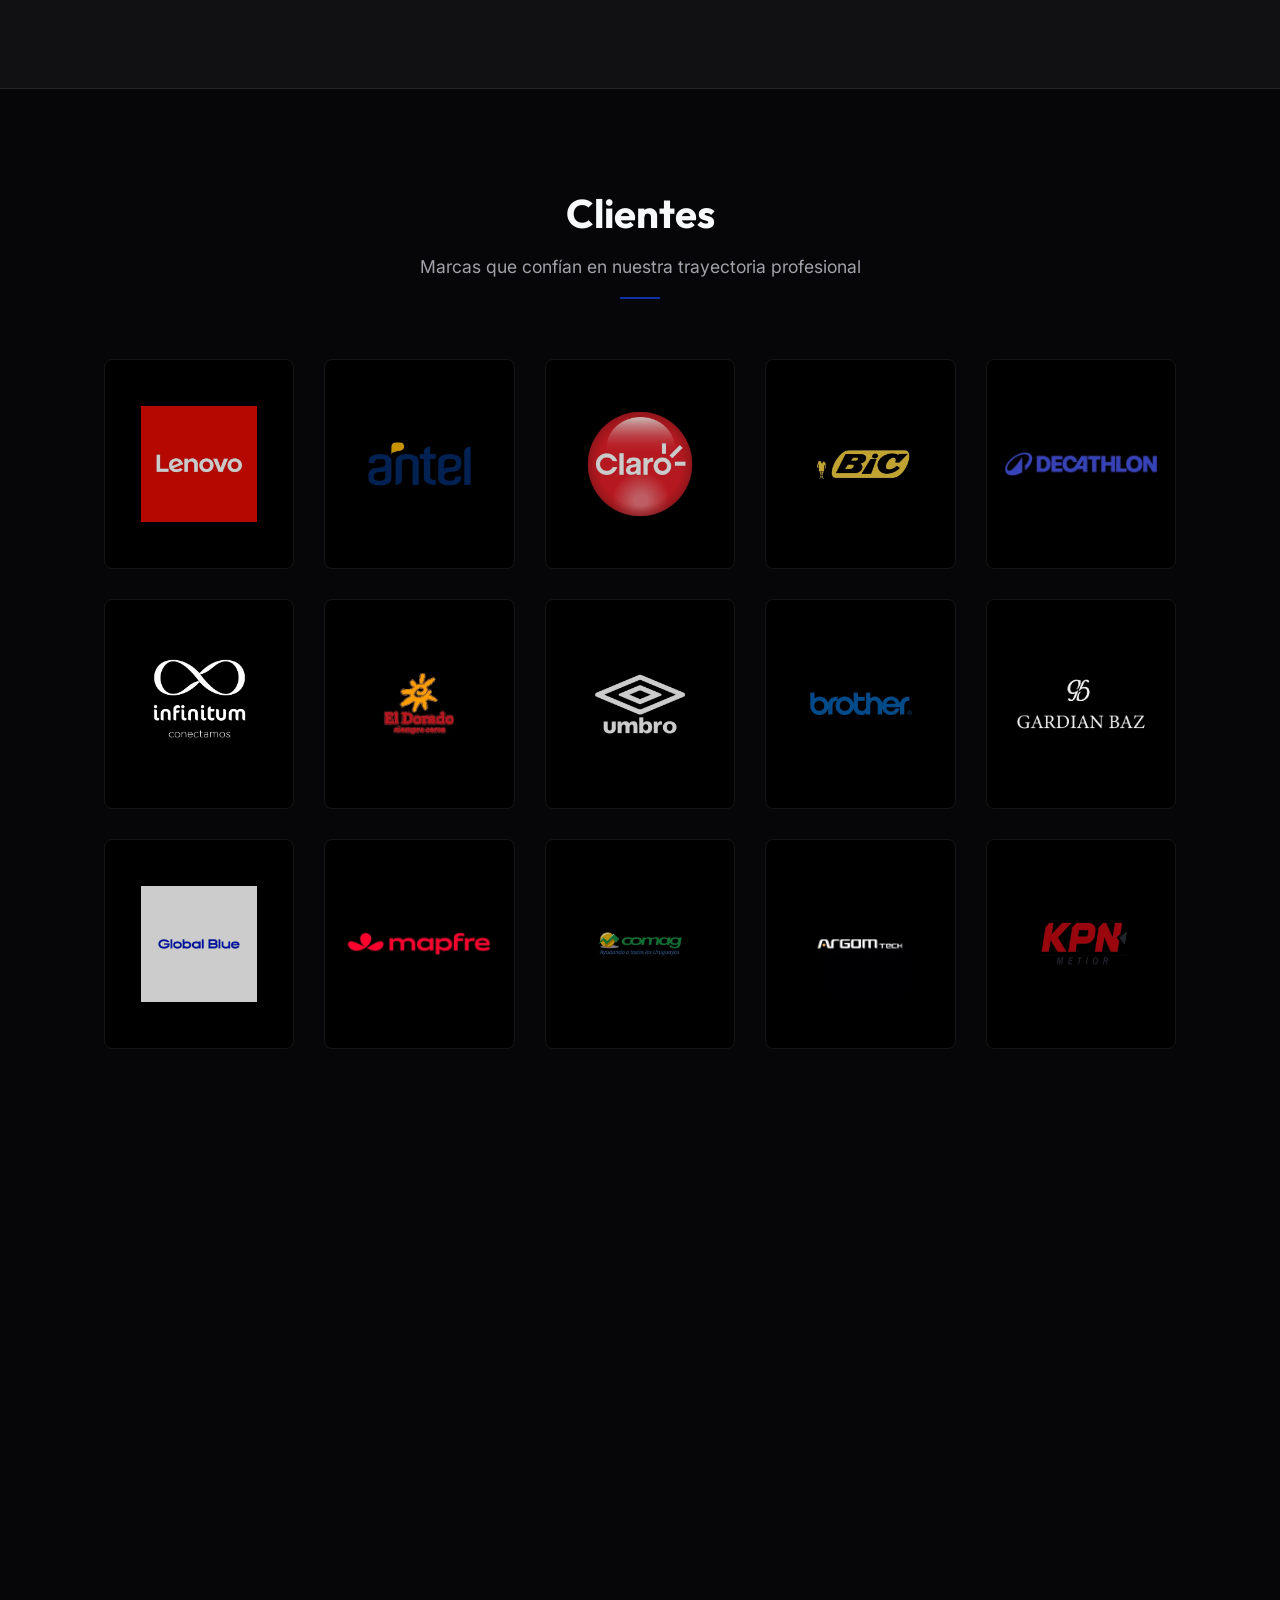
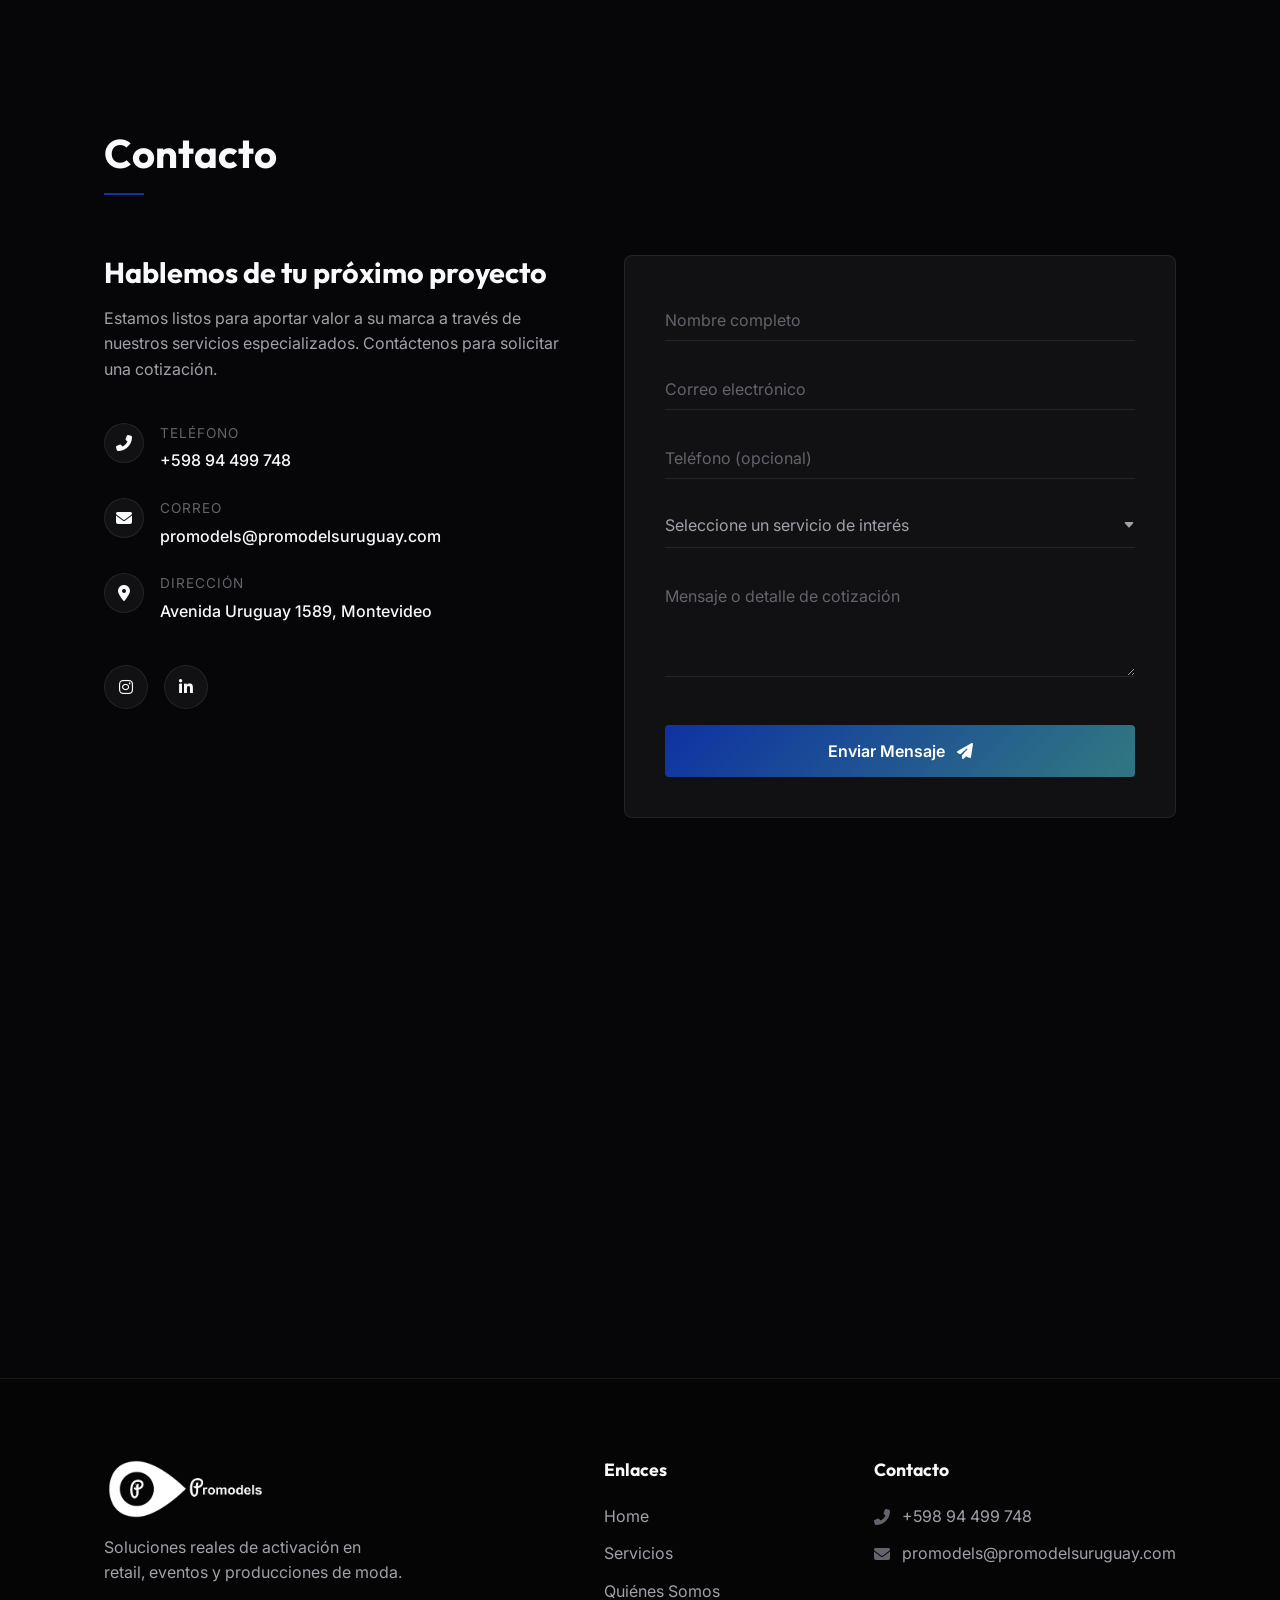
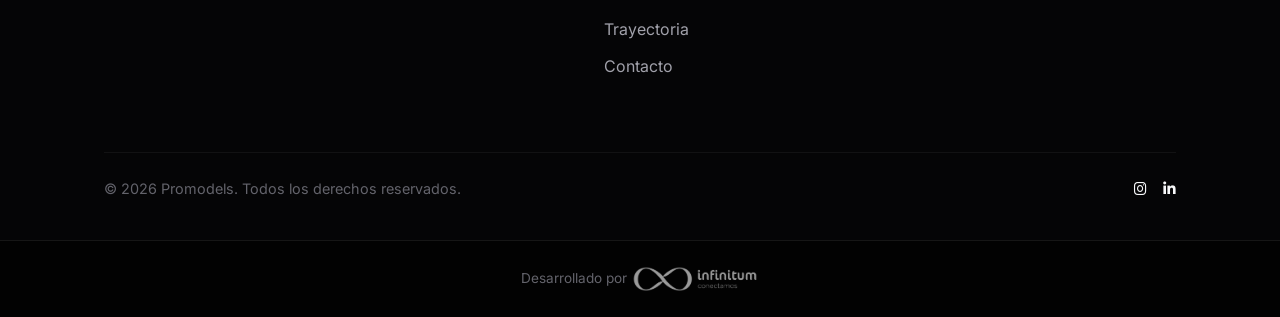
==== commit caceab27: "Agregar botn de descarga de presentacin y ajustes de apertura en nueva pestaa" ====
--- a/index.html
+++ b/index.html
@@ -94,6 +94,13 @@
                                 <span class="sig-name">Prof. Téc. Adm. Luis Prais</span>
                                 <span class="sig-title">Director General</span>
                             </div>
+                            
+                            <div style="margin-top: 40px;">
+                                <a href="https://drive.google.com/file/d/1ryMwZGMr4-v_TZRQxdsc5z0i4Ea2lJT8/view?usp=sharing" target="_blank" rel="noopener noreferrer" class="btn btn-secondary">
+                                    <i class="fas fa-file-pdf"></i>
+                                    <span>Descargar nuestra presentación</span>
+                                </a>
+                            </div>
                         </div>
                     </div>
                     
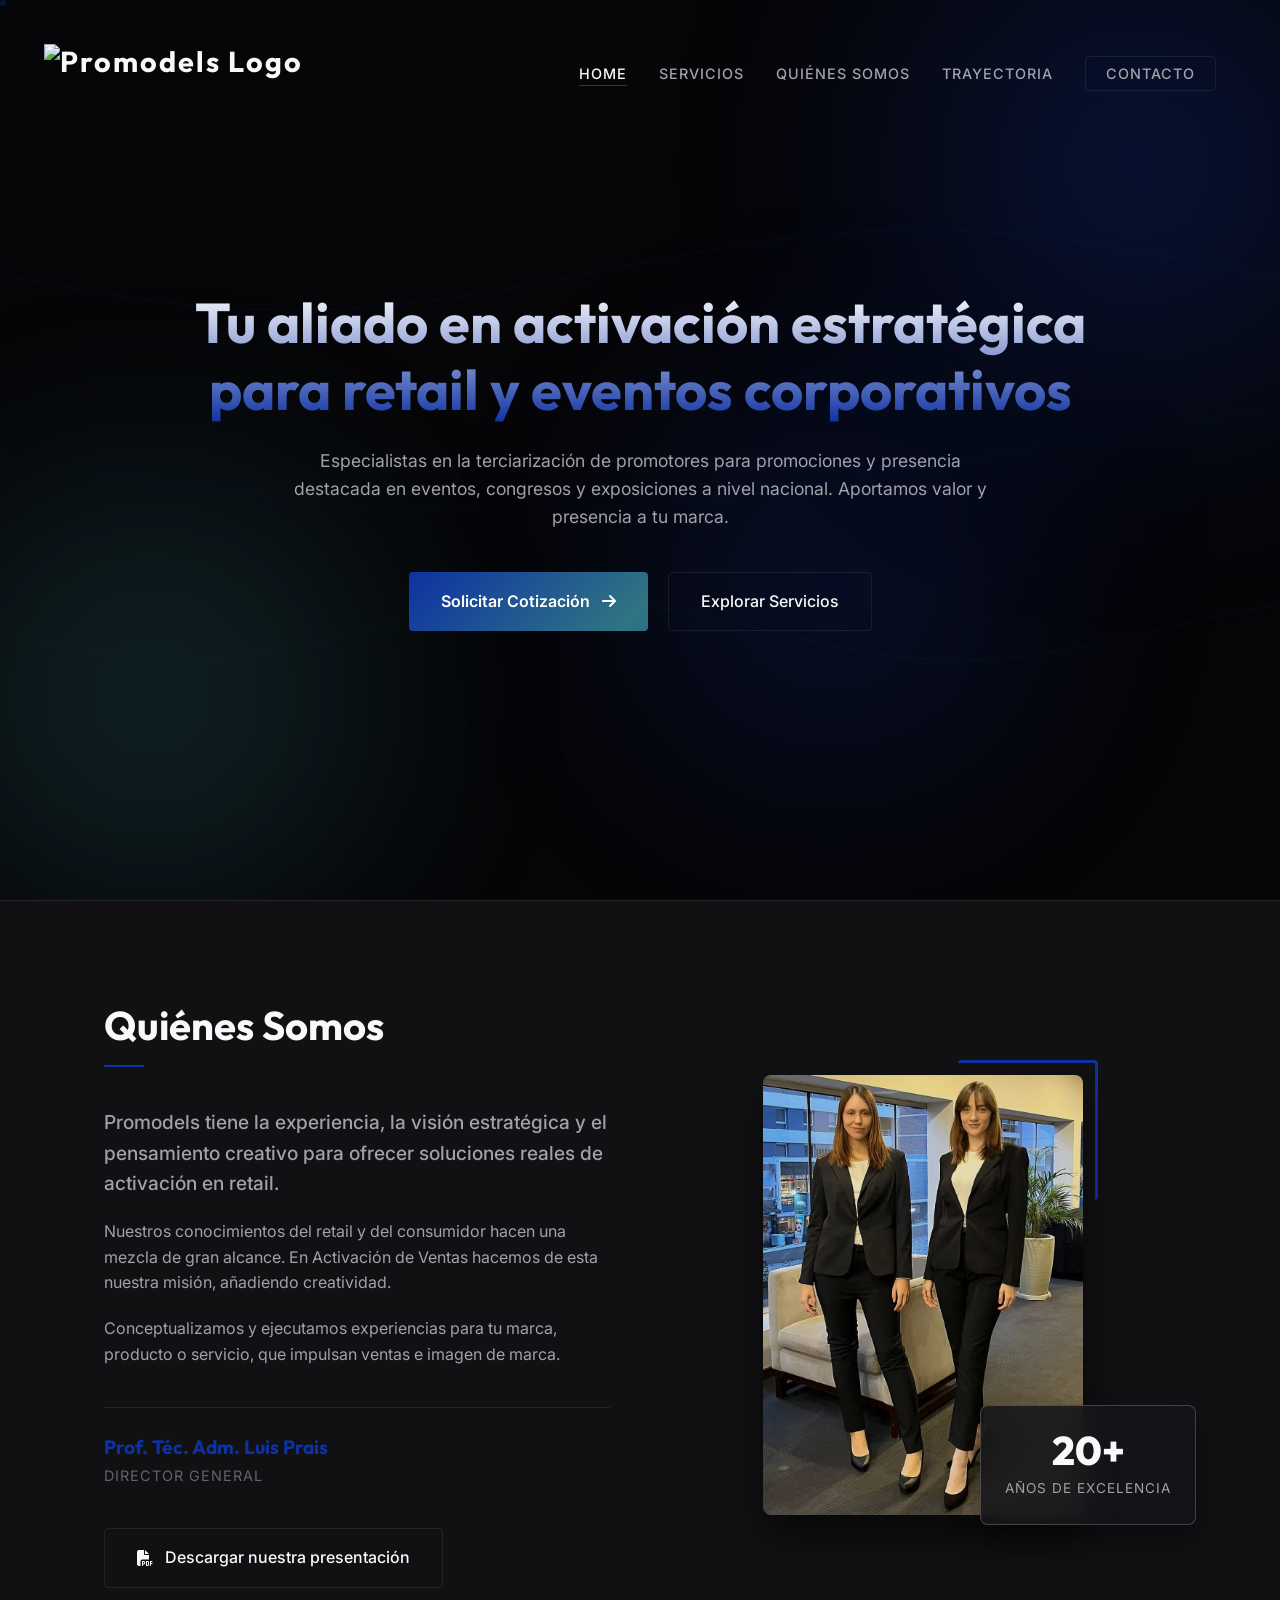
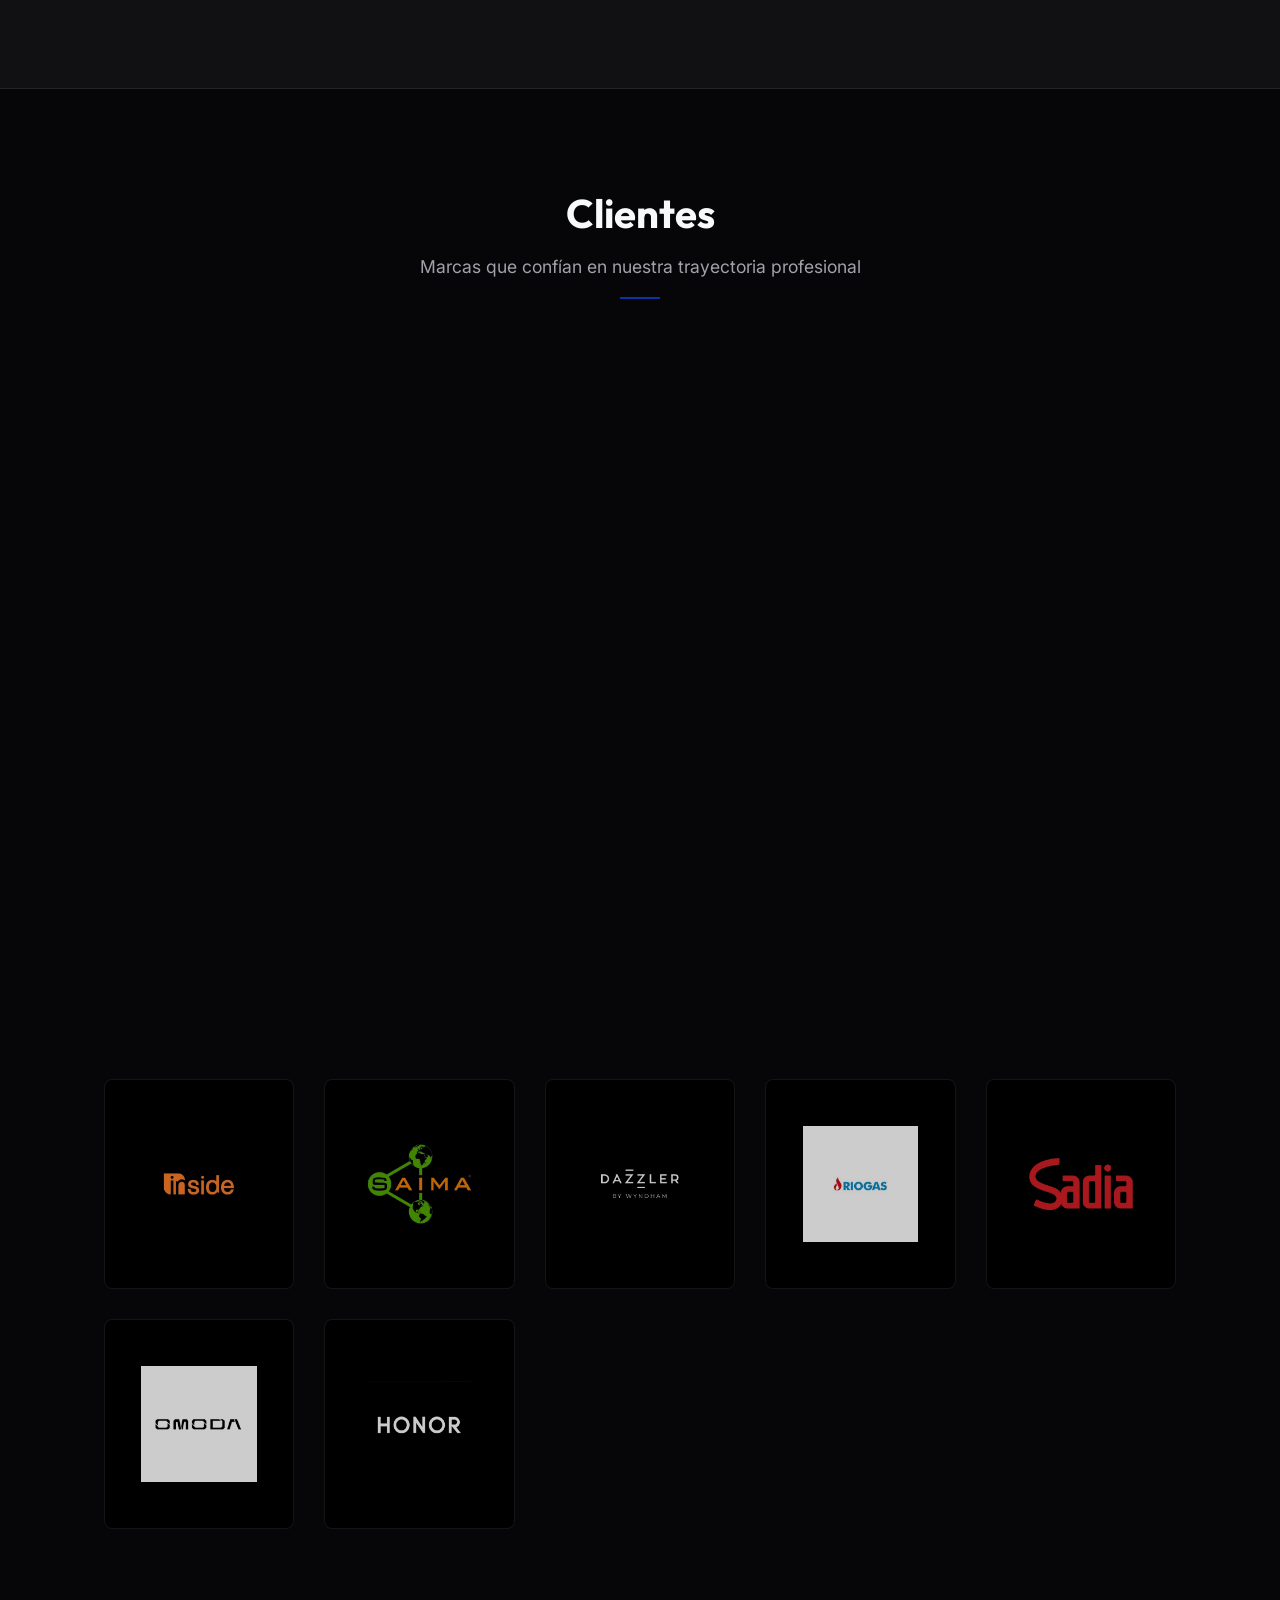
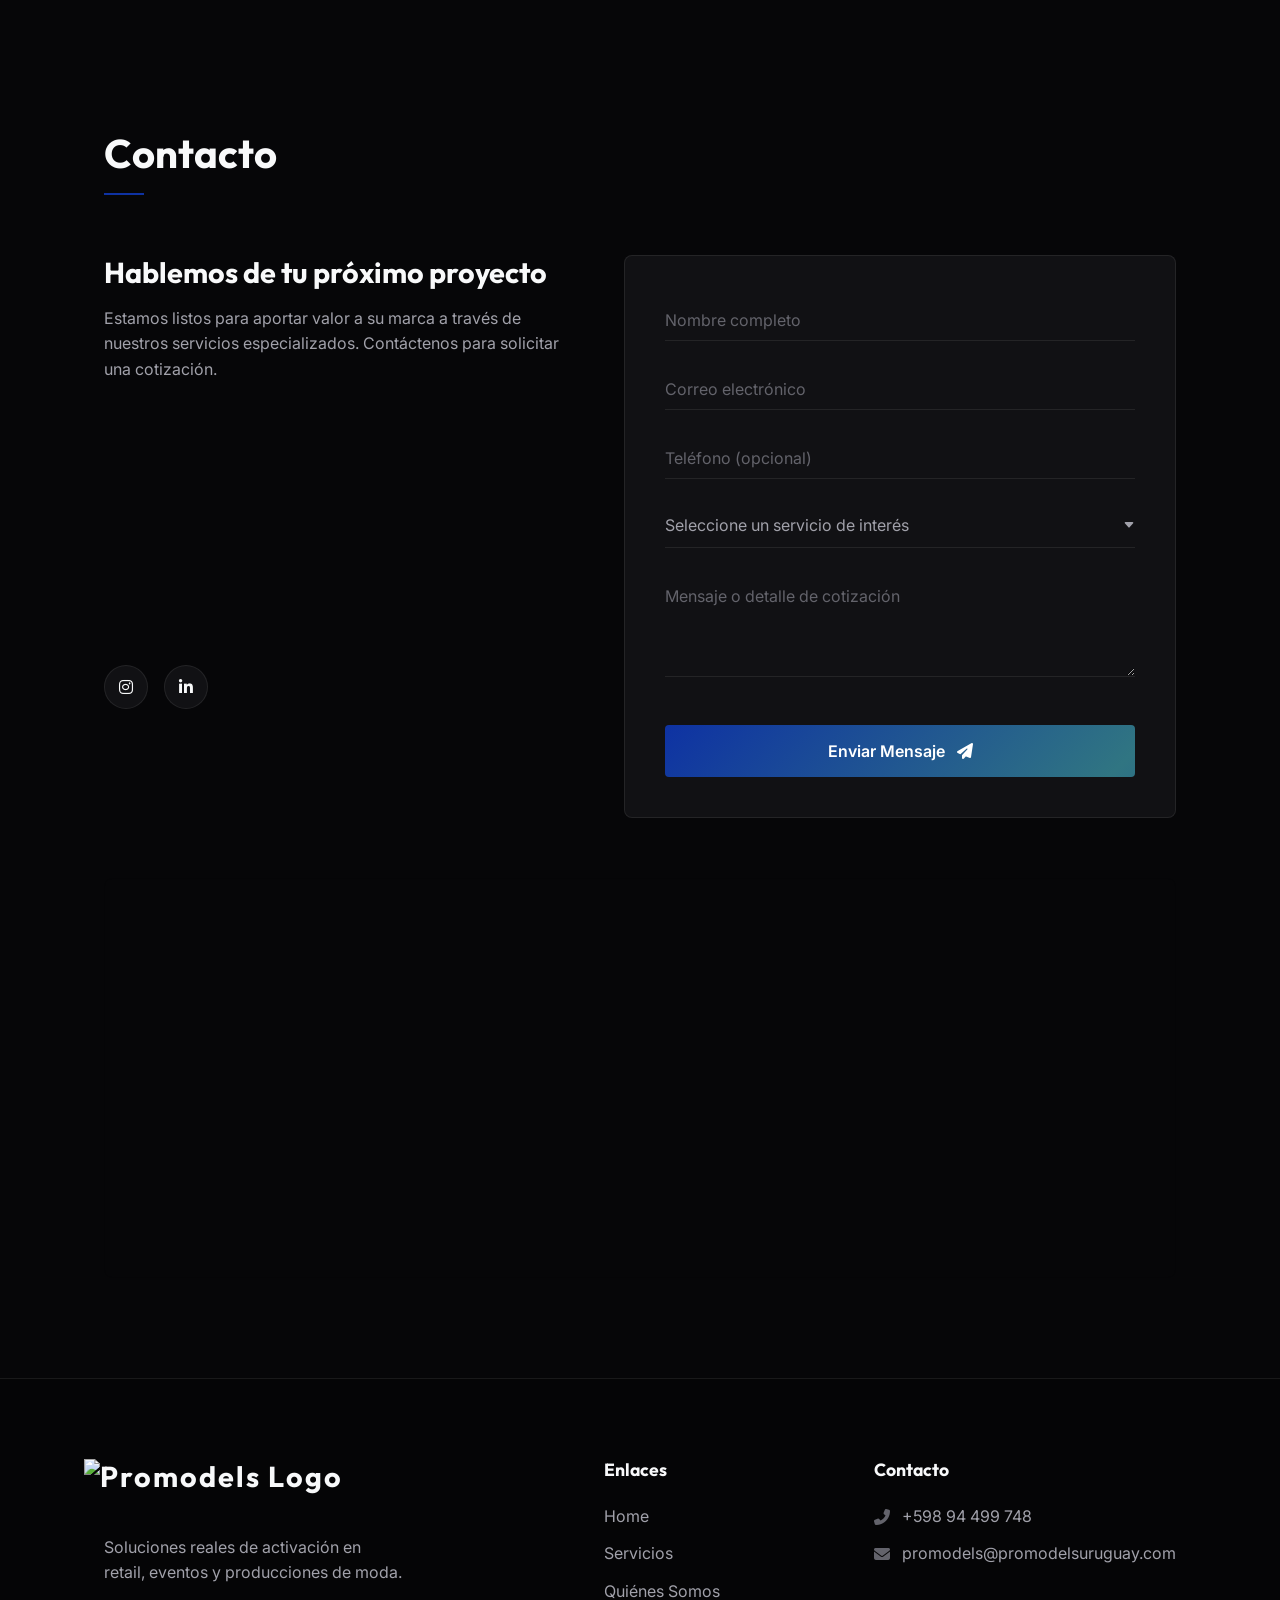
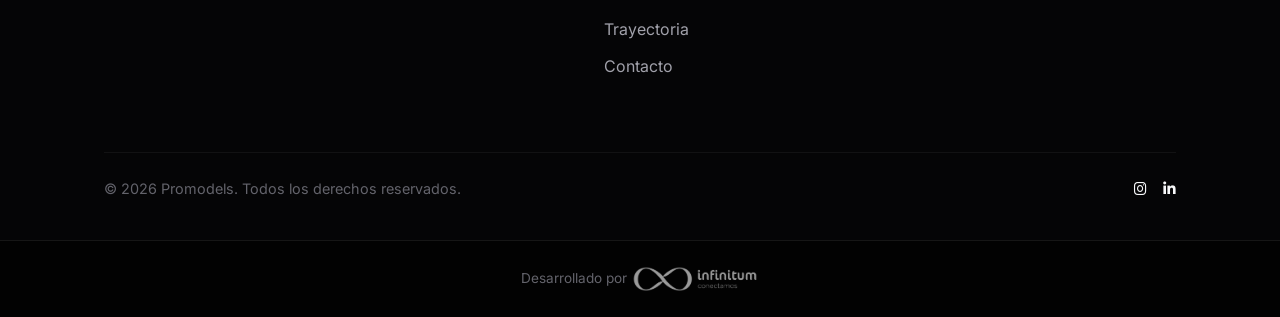
==== commit fd80e3f4: "Clean URL" ====
--- a/index.html
+++ b/index.html
@@ -26,9 +26,9 @@
             </a>
             <ul class="nav-links">
                 <li><a href="#home" class="nav-link active">Home</a></li>
-                <li><a href="servicios.html" class="nav-link">Servicios</a></li>
+                <li><a href="servicios" class="nav-link">Servicios</a></li>
                 <li><a href="#nosotros" class="nav-link">Quiénes Somos</a></li>
-                <li><a href="trayectoria.html" class="nav-link">Trayectoria</a></li>
+                <li><a href="trayectoria" class="nav-link">Trayectoria</a></li>
                 <li><a href="#contacto" class="nav-link button-outline">Contacto</a></li>
             </ul>
             <button class="mobile-menu-btn" aria-label="Menu">
@@ -43,9 +43,9 @@
             <button class="close-menu-btn" aria-label="Cerrar"><i class="fas fa-times"></i></button>
             <ul class="mobile-nav-links">
                 <li><a href="#home">Home</a></li>
-                <li><a href="servicios.html">Servicios</a></li>
+                <li><a href="servicios">Servicios</a></li>
                 <li><a href="#nosotros">Quiénes Somos</a></li>
-                <li><a href="trayectoria.html">Trayectoria</a></li>
+                <li><a href="trayectoria">Trayectoria</a></li>
                 <li><a href="#contacto">Contacto</a></li>
             </ul>
         </div>
@@ -65,7 +65,7 @@
                             <span>Solicitar Cotización</span>
                             <i class="fas fa-arrow-right"></i>
                         </a>
-                        <a href="servicios.html" class="btn btn-secondary">Explorar Servicios</a>
+                        <a href="servicios" class="btn btn-secondary">Explorar Servicios</a>
                     </div>
                 </div>
             </div>
@@ -314,9 +314,9 @@
                     <h4>Enlaces</h4>
                     <ul>
                         <li><a href="#home">Home</a></li>
-                        <li><a href="servicios.html">Servicios</a></li>
+                        <li><a href="servicios">Servicios</a></li>
                         <li><a href="#nosotros">Quiénes Somos</a></li>
-                        <li><a href="trayectoria.html">Trayectoria</a></li>
+                        <li><a href="trayectoria">Trayectoria</a></li>
                         <li><a href="#contacto">Contacto</a></li>
                     </ul>
                 </div>
--- a/css/style.css
+++ b/css/style.css
@@ -1392,6 +1392,24 @@
     
     .section-padding {
         padding: 60px 0;
+    }
+
+    .clients-logo-grid {
+        grid-template-columns: repeat(2, 1fr);
+        gap: 15px;
+    }
+
+    .client-logo-item {
+        height: 140px;
+        padding: 15px;
+    }
+
+    .client-logo-item.logo-large {
+        padding: 5px;
+    }
+
+    .client-logo-item.logo-medium {
+        padding: 10px;
     }
     
     .contact-form-container {
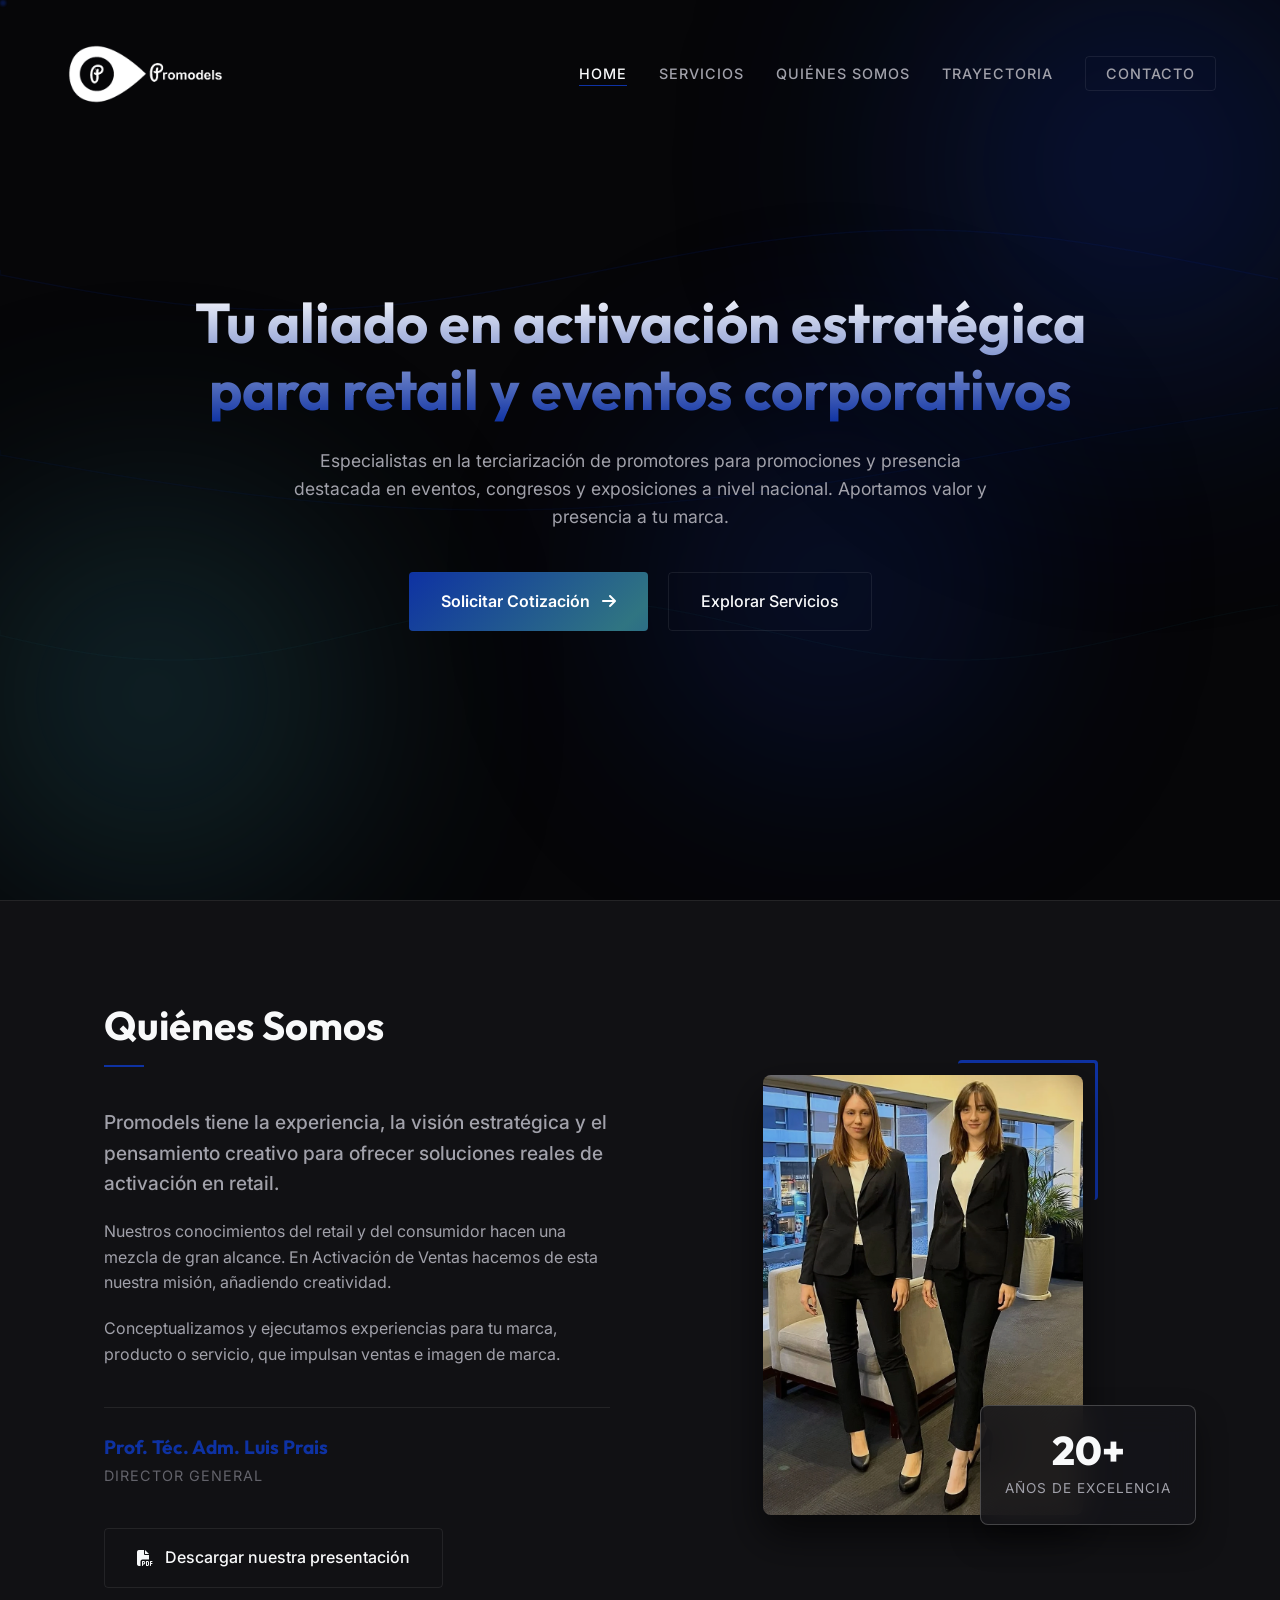
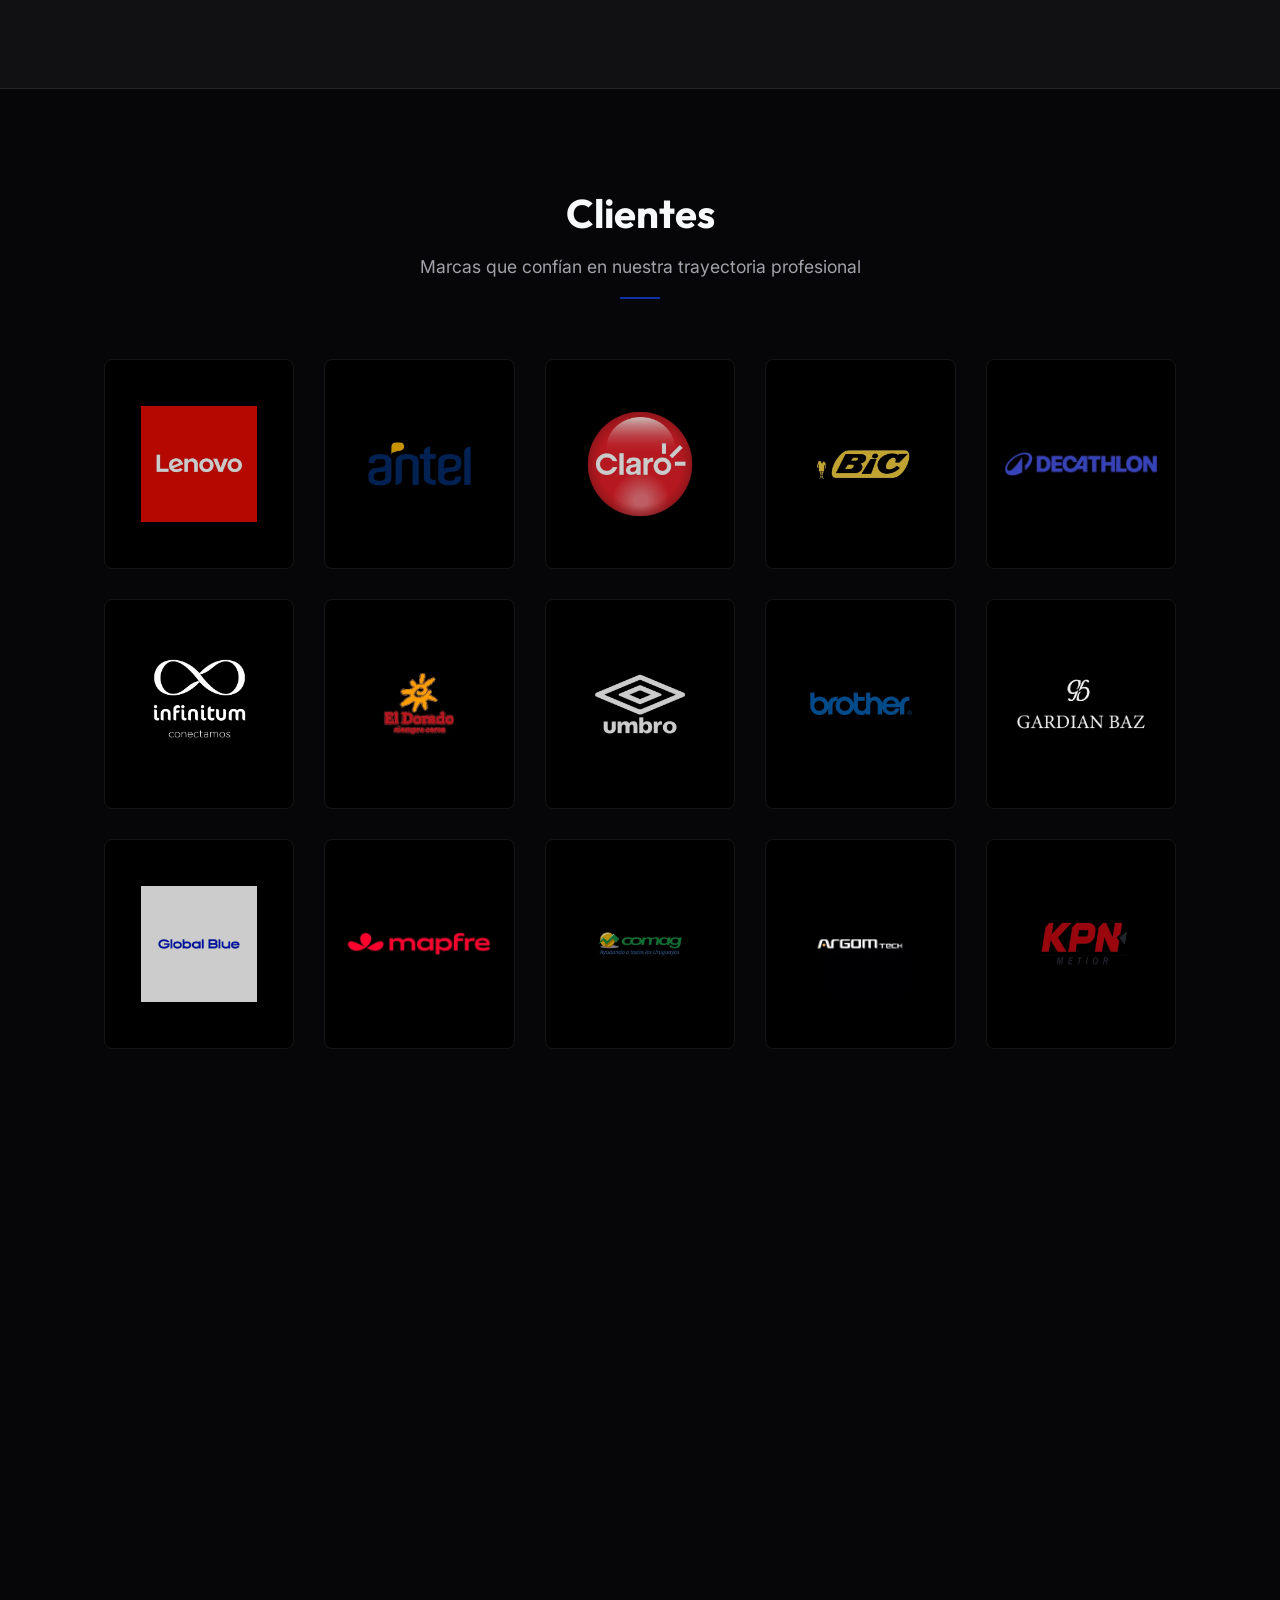
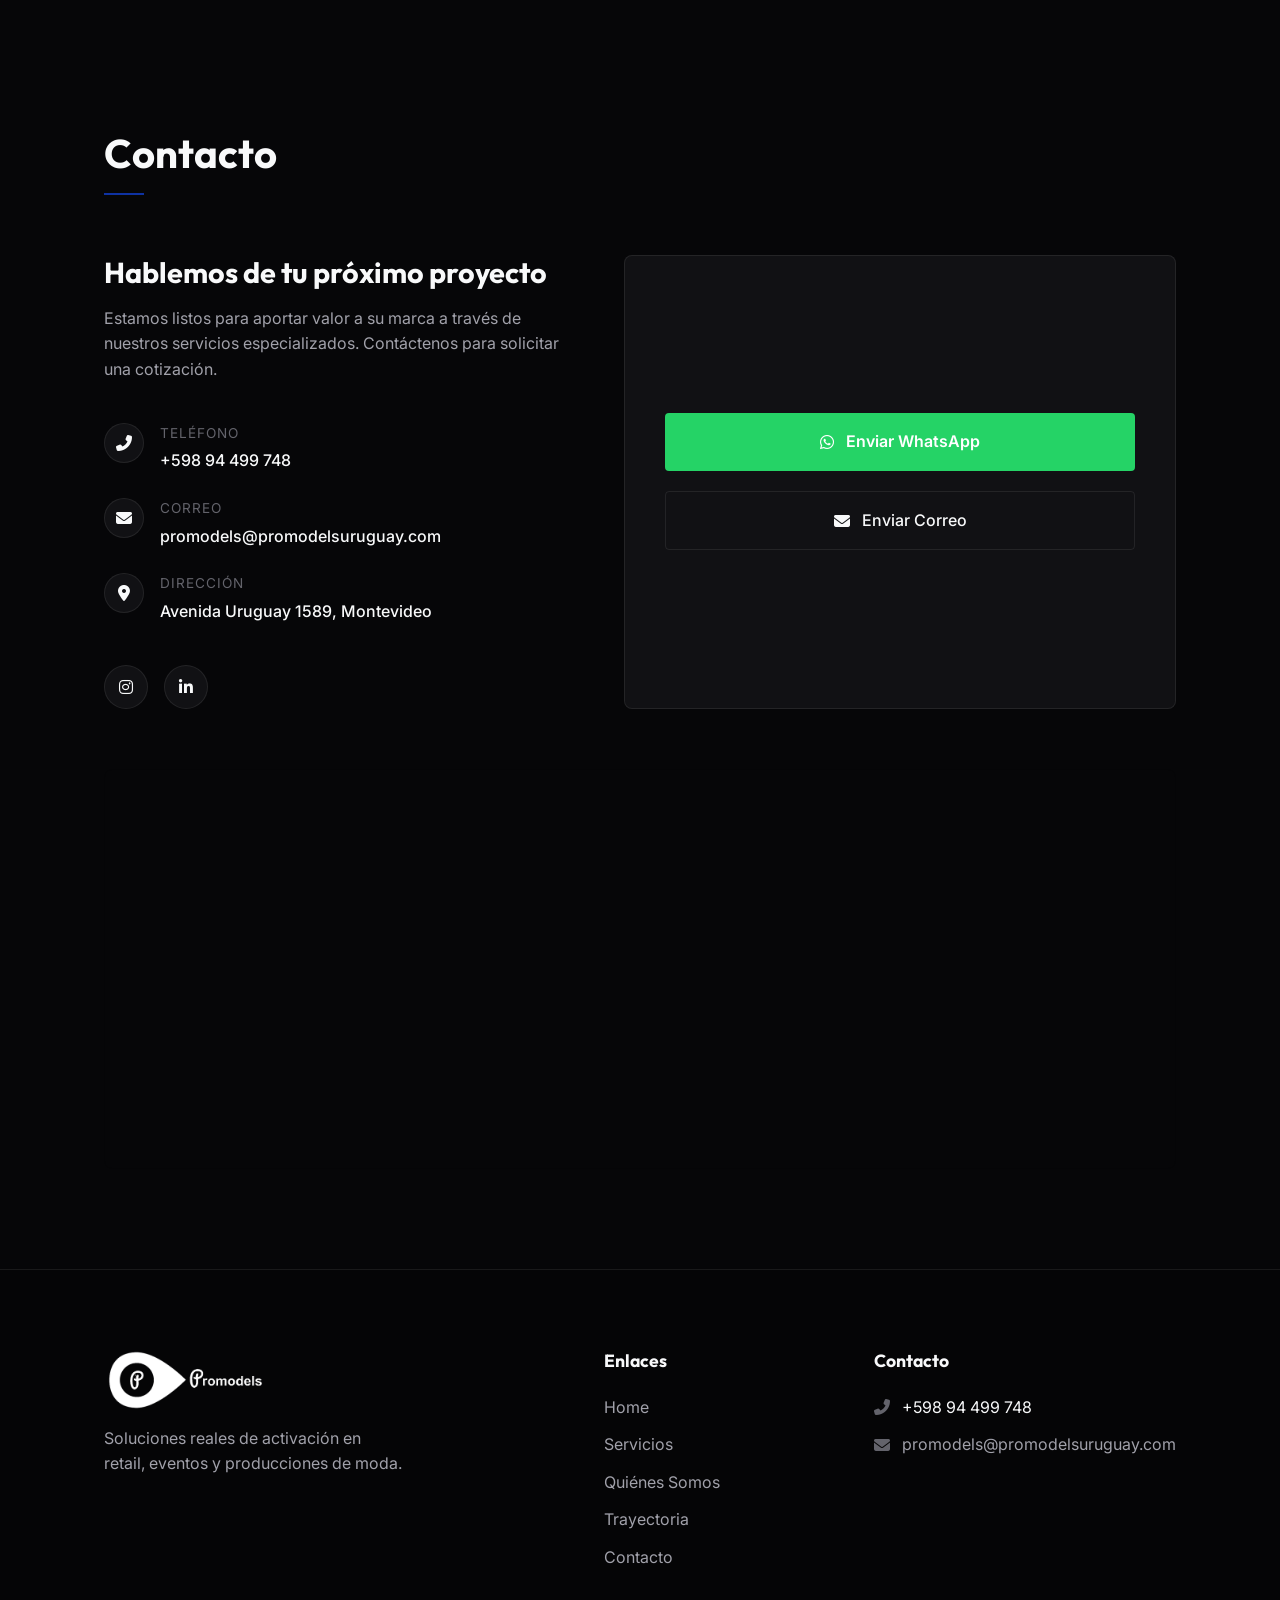
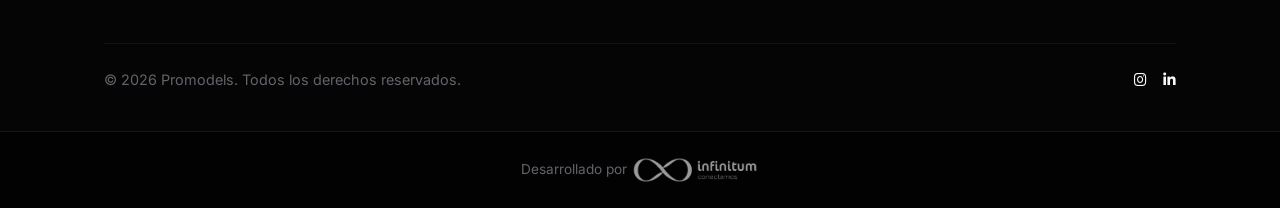
==== commit be8cdda7: "Cambios en contacto" ====
--- a/index.html
+++ b/index.html
@@ -219,7 +219,7 @@
                                 <div class="info-icon"><i class="fas fa-phone-alt"></i></div>
                                 <div class="info-text">
                                     <span>Teléfono</span>
-                                    <a href="tel:+59894499748">+598 94 499 748</a>
+                                    <a href="https://wa.me/59894499748" target="_blank" rel="noopener noreferrer">+598 94 499 748</a>
                                 </div>
                             </div>
                             
@@ -252,43 +252,16 @@
 
                     <!-- Contact Form -->
                     <div class="contact-form-container">
-                        <form class="contact-form" id="contactForm">
-                            <div class="form-group">
-                                <input type="text" id="name" required placeholder=" ">
-                                <label for="name">Nombre completo</label>
-                            </div>
-                            
-                            <div class="form-group">
-                                <input type="email" id="email" required placeholder=" ">
-                                <label for="email">Correo electrónico</label>
-                            </div>
-                            
-                            <div class="form-group">
-                                <input type="tel" id="phone" placeholder=" ">
-                                <label for="phone">Teléfono (opcional)</label>
-                            </div>
-                            
-                            <div class="form-group">
-                                <select id="service" required>
-                                    <option value="" disabled selected>Seleccione un servicio de interés</option>
-                                    <option value="promotores">Terciarización de Promotores</option>
-                                    <option value="eventos">Eventos</option>
-                                    <option value="moda">Producciones de Moda</option>
-                                    <option value="media">Media & Community Management</option>
-                                    <option value="otro">Otro / Consulta General</option>
-                                </select>
-                            </div>
-                            
-                            <div class="form-group">
-                                <textarea id="message" rows="4" required placeholder=" "></textarea>
-                                <label for="message">Mensaje o detalle de cotización</label>
-                            </div>
-                            
-                            <button type="submit" class="btn btn-primary btn-block">
-                                <span>Enviar Mensaje</span>
-                                <i class="fas fa-paper-plane"></i>
-                            </button>
-                        </form>
+                        <div class="contact-actions">
+                            <a href="https://wa.me/59894499748" target="_blank" rel="noopener noreferrer" class="btn btn-primary btn-whatsapp">
+                                <i class="fab fa-whatsapp"></i>
+                                <span>Enviar WhatsApp</span>
+                            </a>
+                            <a href="mailto:promodels@promodelsuruguay.com" class="btn btn-secondary btn-email">
+                                <i class="fas fa-envelope"></i>
+                                <span>Enviar Correo</span>
+                            </a>
+                        </div>
                     </div>
                 </div>
                 
@@ -323,7 +296,7 @@
                 
                 <div class="footer-contact">
                     <h4>Contacto</h4>
-                    <p><i class="fas fa-phone-alt"></i> +598 94 499 748</p>
+                    <p><i class="fas fa-phone-alt"></i> <a href="https://wa.me/59894499748" target="_blank" rel="noopener noreferrer">+598 94 499 748</a></p>
                     <p><i class="fas fa-envelope"></i> promodels@promodelsuruguay.com</p>
                 </div>
             </div>
--- a/css/style.css
+++ b/css/style.css
@@ -1157,6 +1157,29 @@
     border: 1px solid var(--border-color);
     padding: 40px;
     border-radius: 8px;
+    display: flex;
+    flex-direction: column;
+    justify-content: center;
+}
+
+.contact-actions {
+    display: flex;
+    flex-direction: column;
+    gap: 20px;
+}
+
+.btn-whatsapp {
+    background: #25D366 !important;
+    color: #fff !important;
+}
+
+.btn-whatsapp:hover {
+    background: #128C7E !important;
+    box-shadow: 0 15px 35px rgba(37, 211, 102, 0.3);
+}
+
+.btn-email {
+    width: 100%;
 }
 
 .form-group {
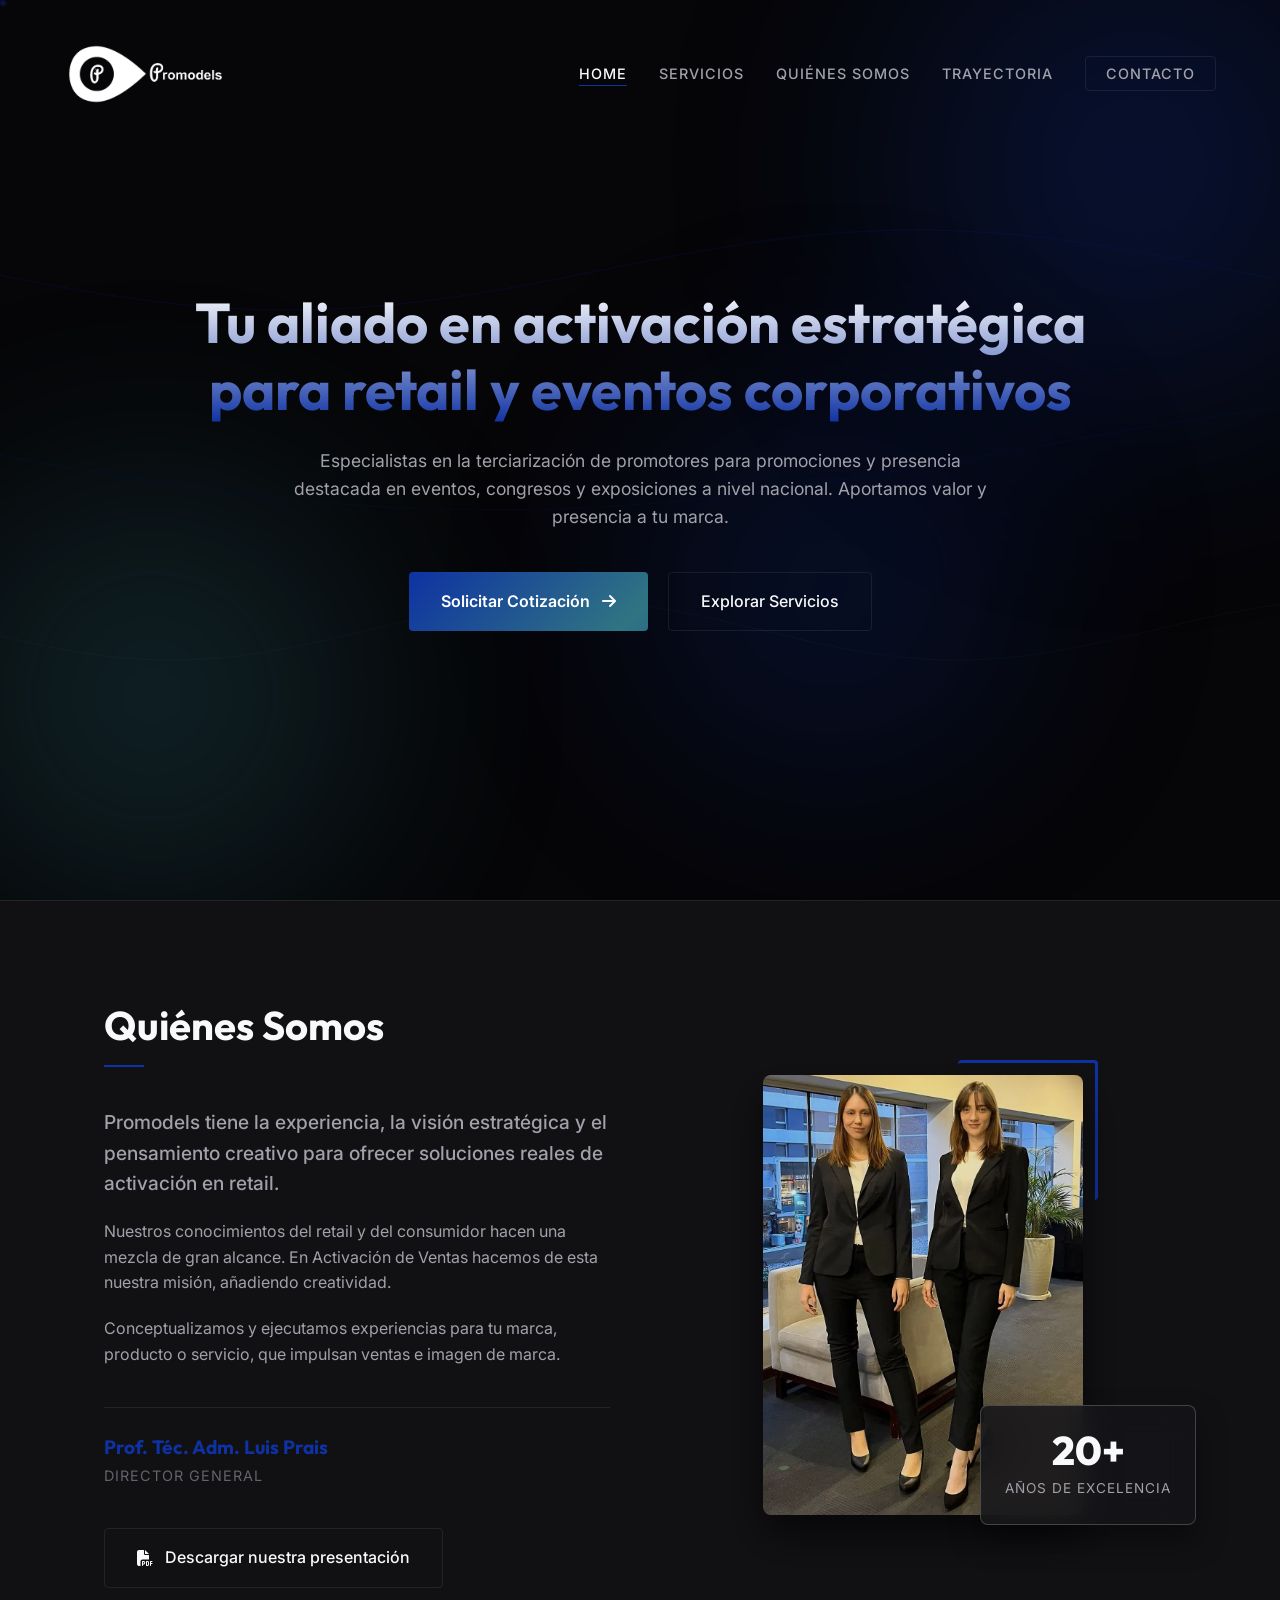
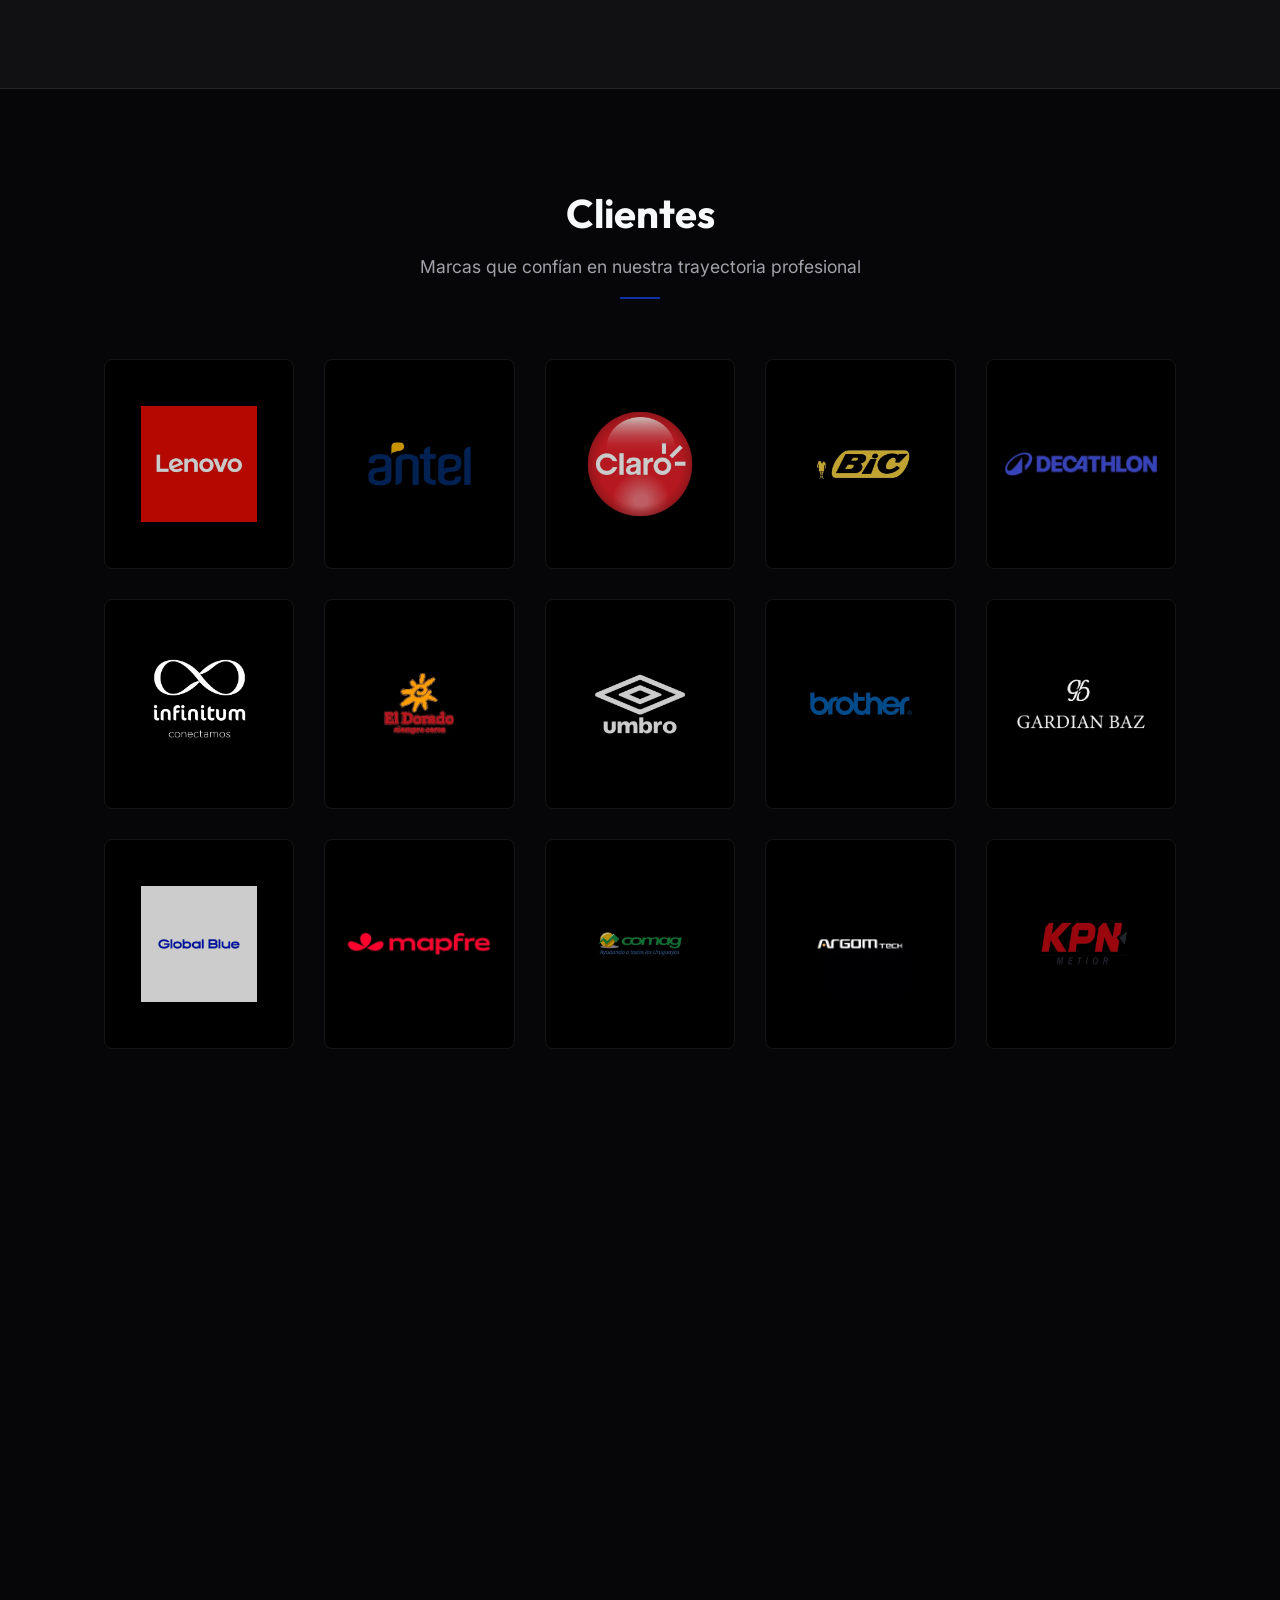
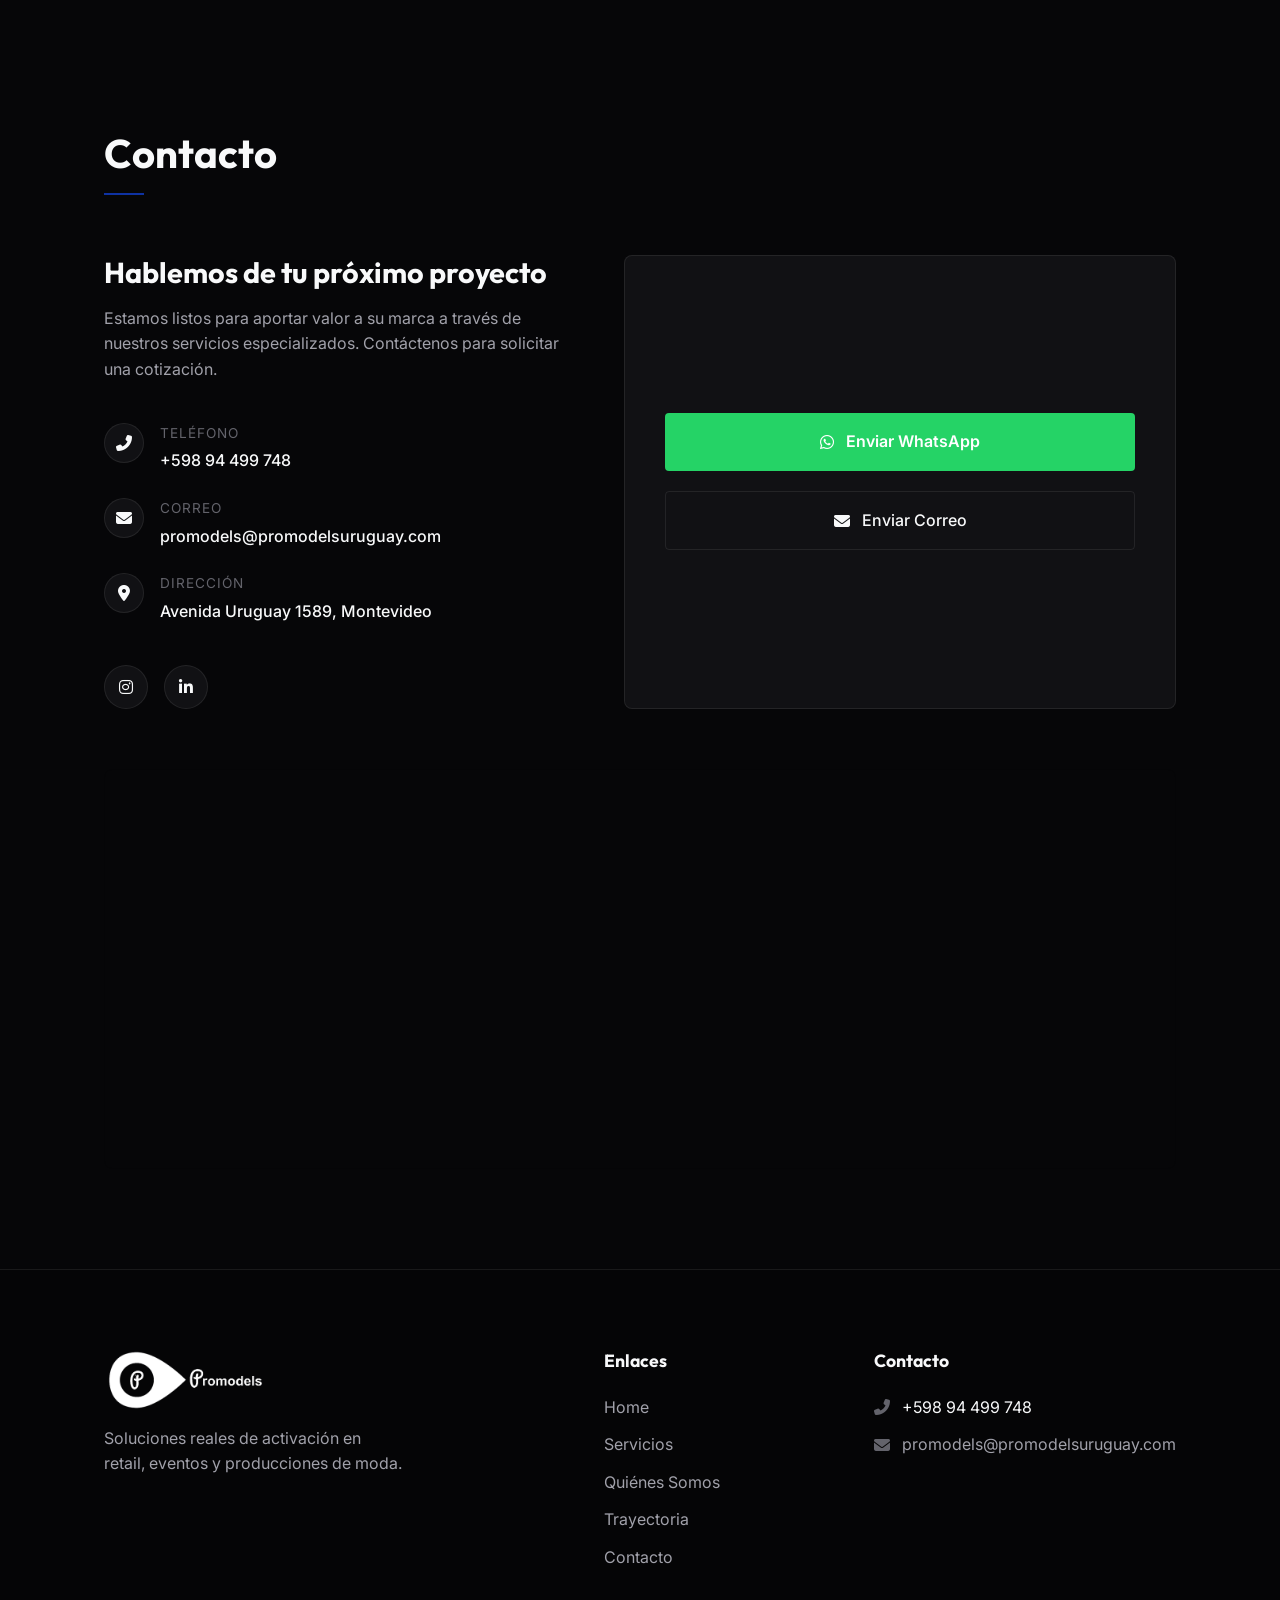
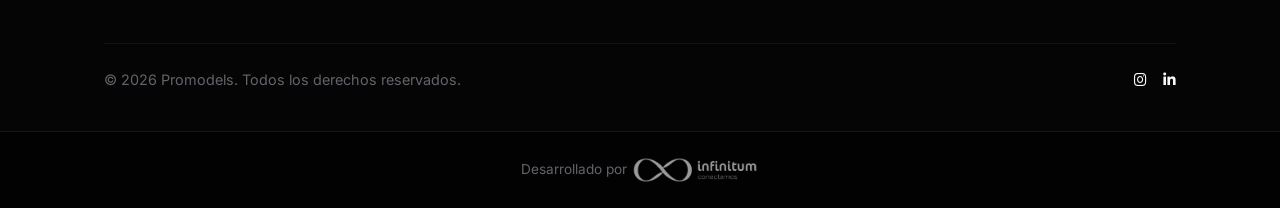
==== commit 2effc933: "Vercel Analytics" ====
--- a/index.html
+++ b/index.html
@@ -13,6 +13,7 @@
     
     <!-- Favicon -->
     <link rel="icon" type="image/png" href="img/favicon.png">
+    <script defer src="/_vercel/insights/script.js"></script>
 </head>
 <body>
     <!-- Background Canvas for Atmospheric Effects -->
